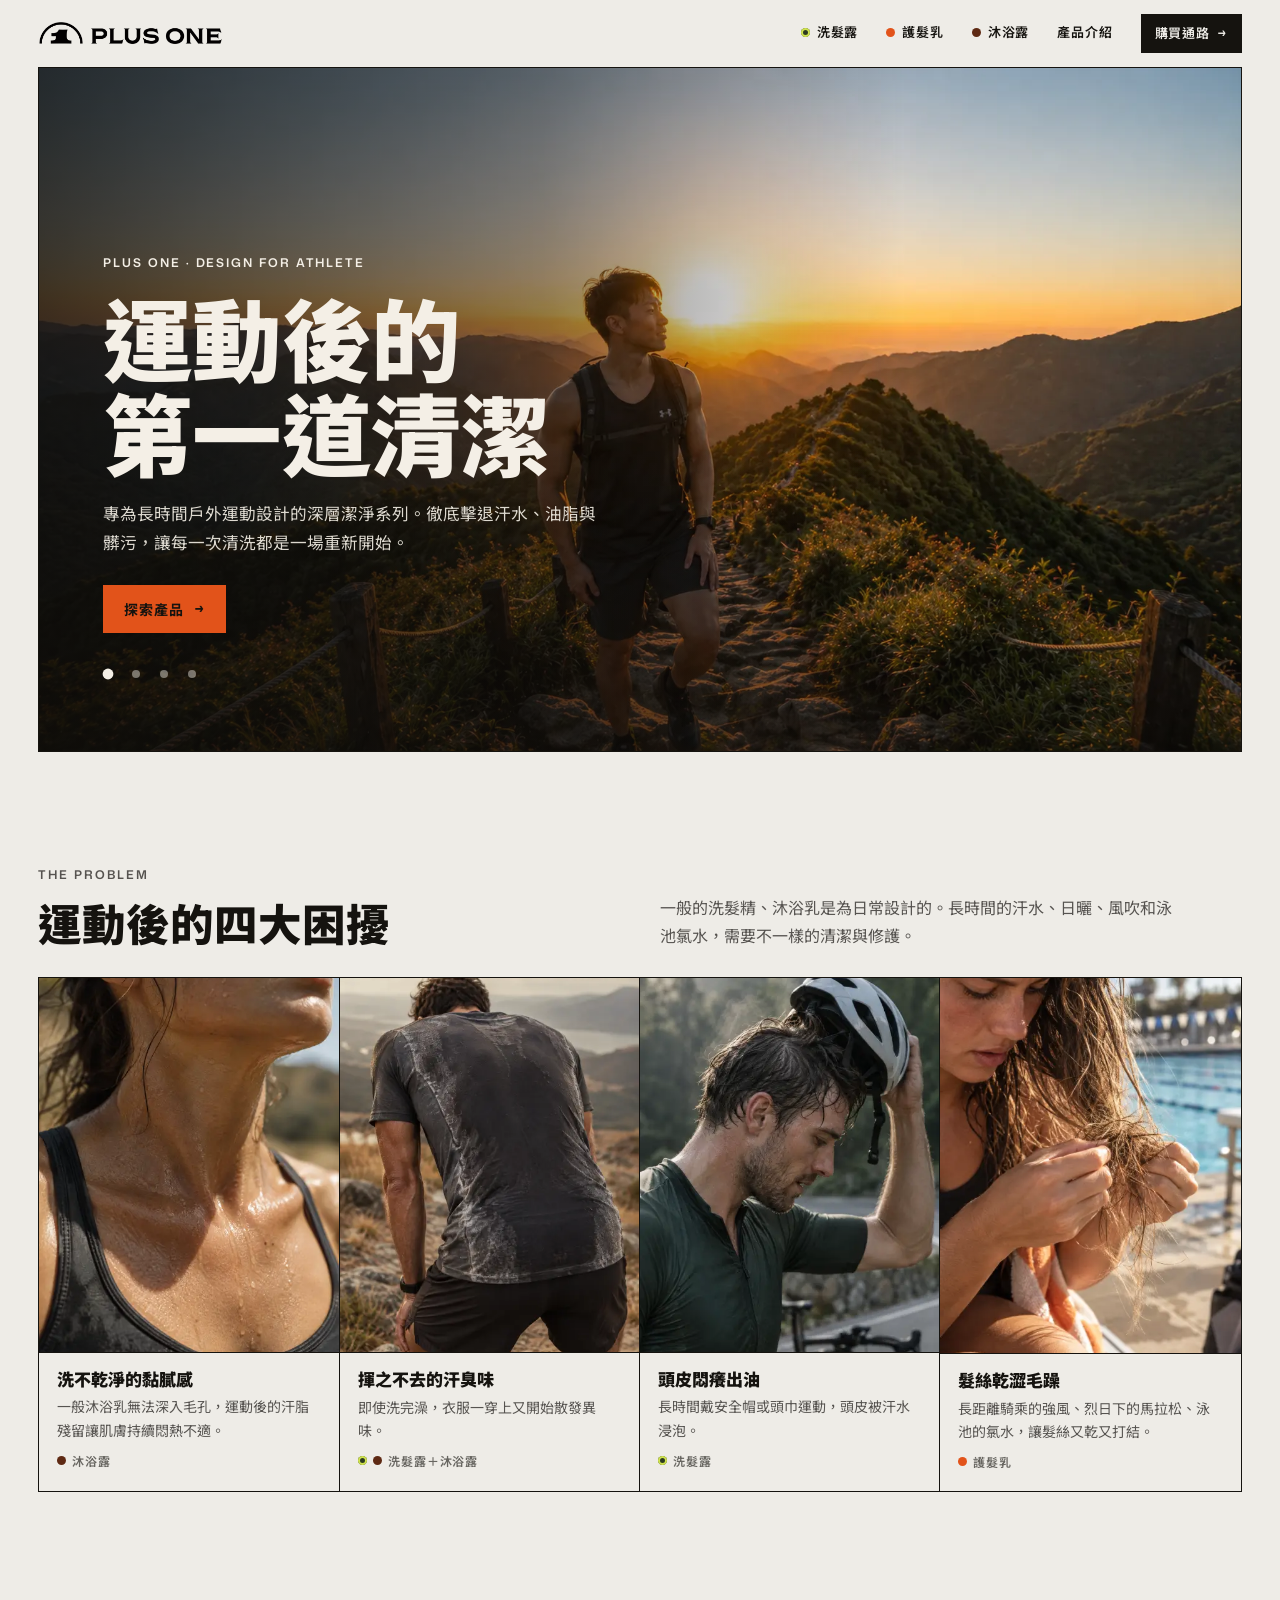
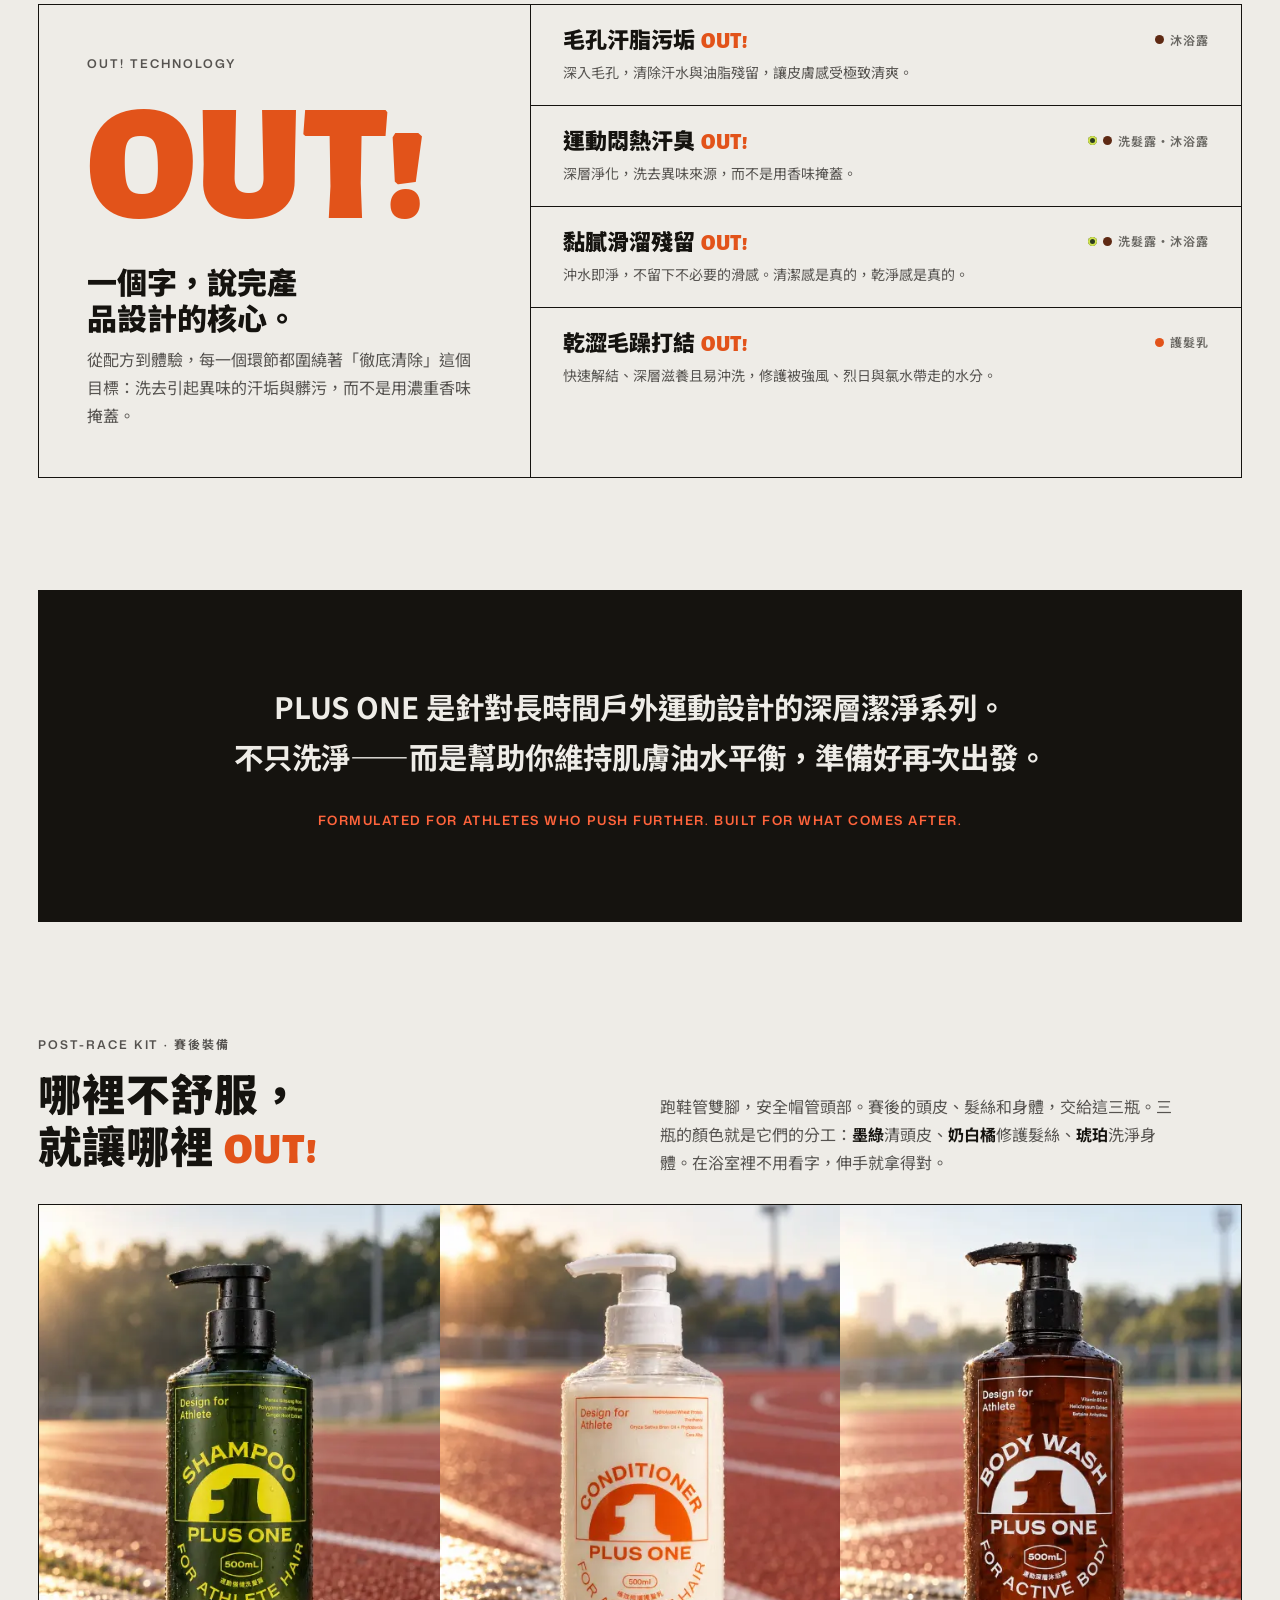
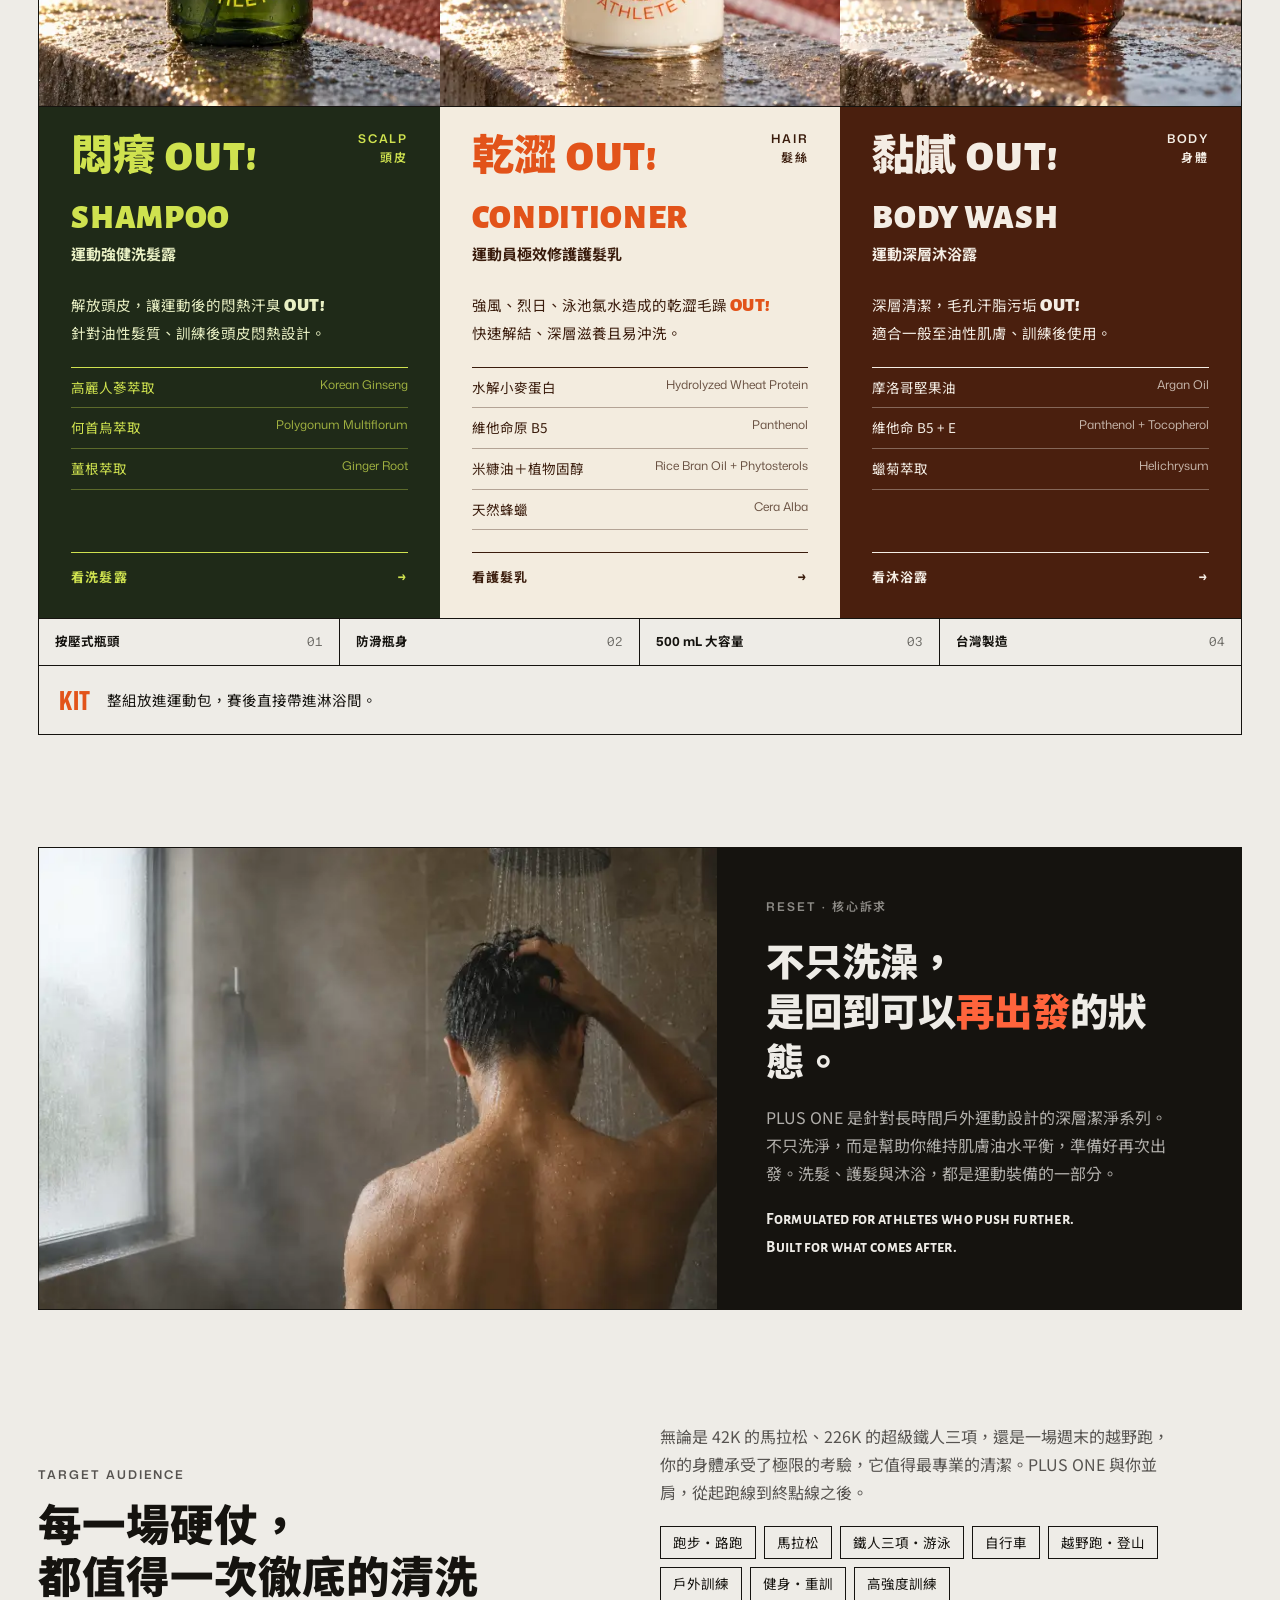
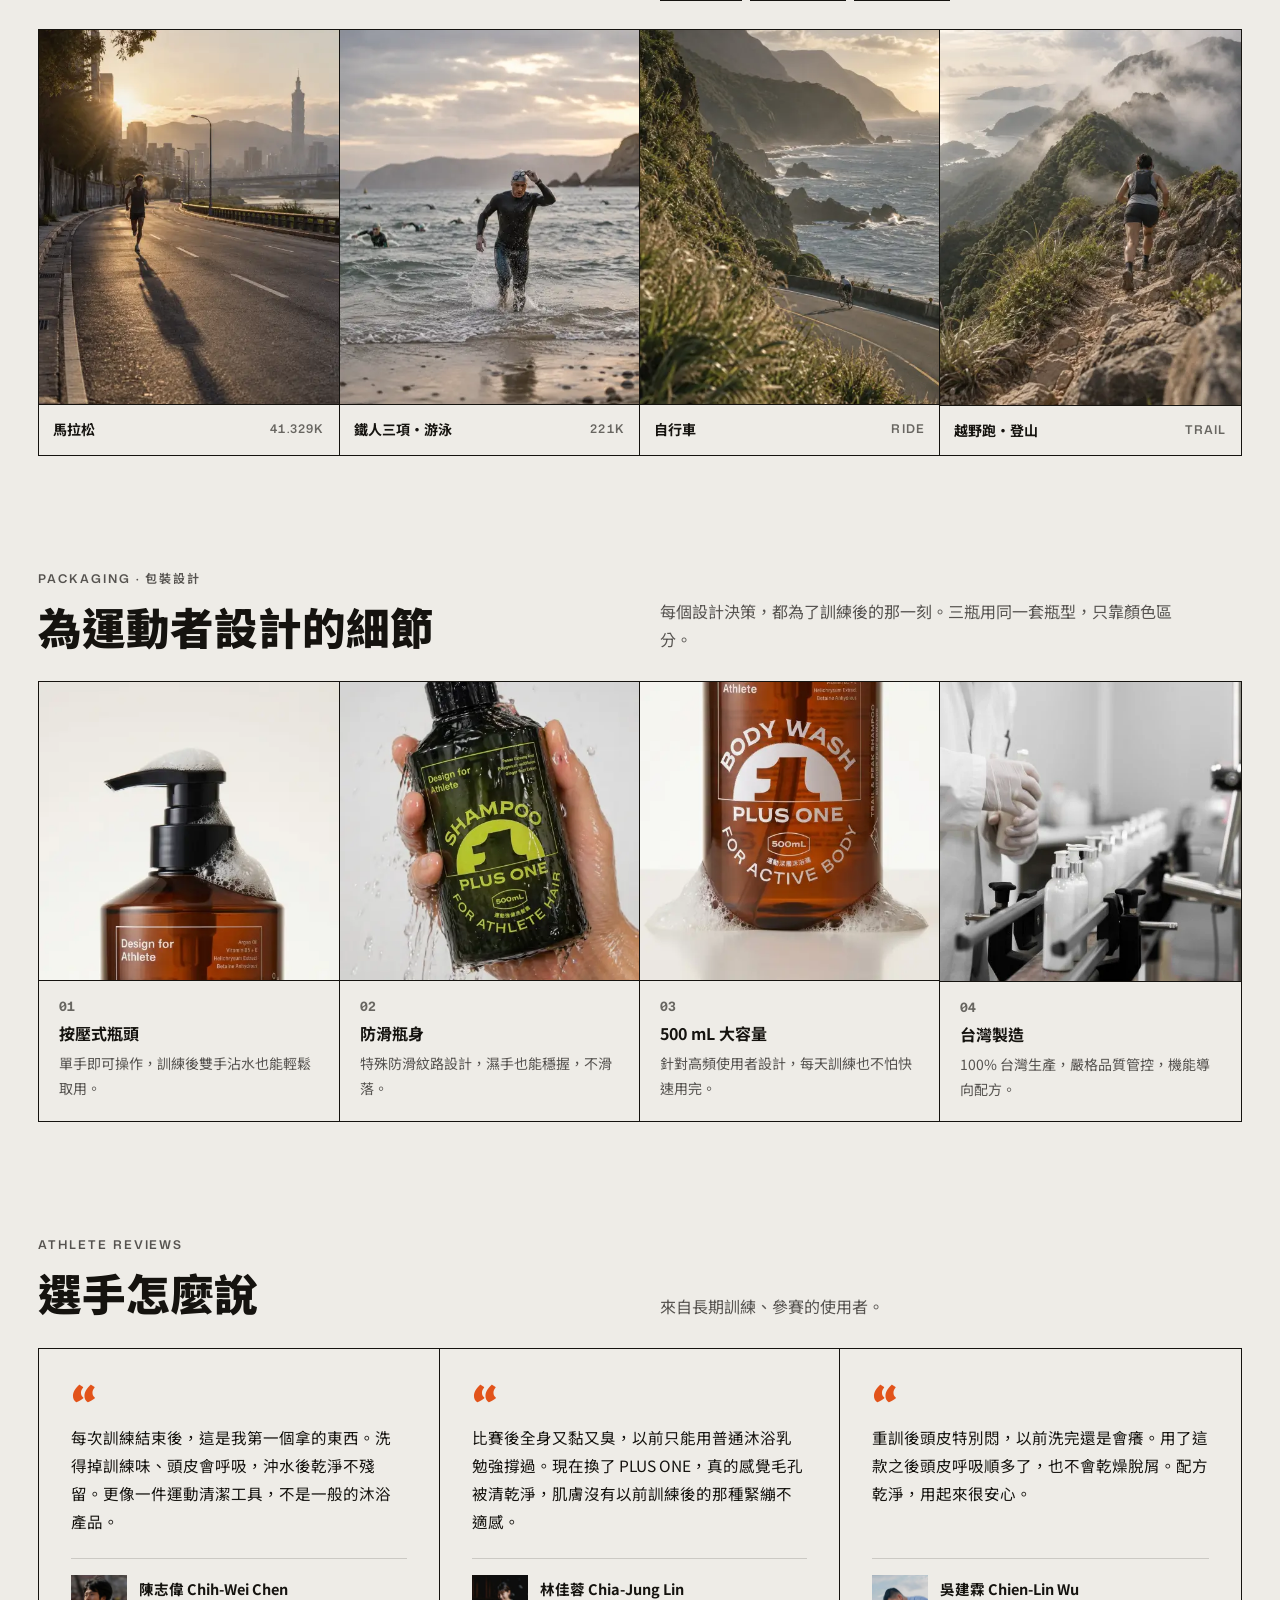
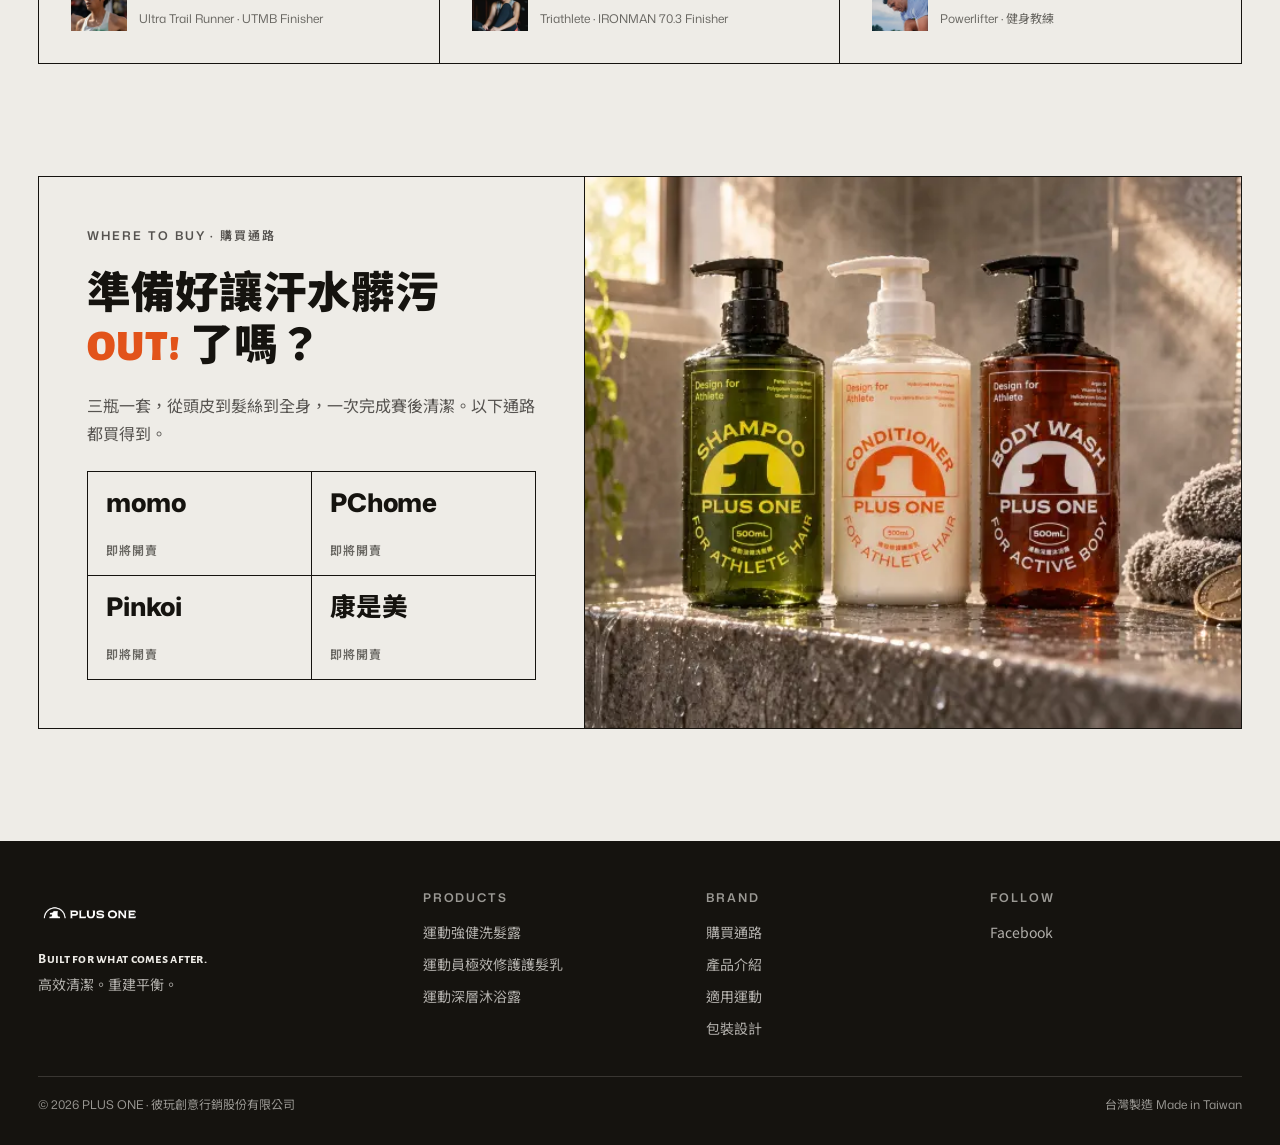
==== index.html @ 94967004 "Footer buy link, accessibility polish: contrast, tap targets, heading order Co-Authored-By: Claude O" ====
<!doctype html>
<html lang="zh-Hant-TW">
<head>
<meta charset="utf-8">
<meta name="robots" content="noindex, nofollow">
<meta name="viewport" content="width=device-width, initial-scale=1">
<title>PLUS ONE | 運動洗髮露・護髮乳・沐浴露｜賽後清潔裝備｜台灣製造</title>
<meta name="description" content="PLUS ONE 賽後清潔裝備：運動洗髮露、護髮乳、沐浴露。專為長時間戶外運動設計，照顧賽後的頭皮、髮絲與身體。台灣製造。">
<meta name="keywords" content="運動洗髮露,運動護髮乳,運動沐浴露,深層清潔,跑步清潔,鐵人三項,馬拉松,游泳護髮,台灣運動品牌,PLUS ONE,plusone">
<link rel="canonical" href="https://plusoneforathlete.com/">
<meta property="og:type" content="website">
<meta property="og:site_name" content="PLUS ONE">
<meta property="og:locale" content="zh_TW">
<meta property="og:url" content="https://plusoneforathlete.com/">
<meta property="og:title" content="PLUS ONE | 運動後的第一道清潔，就靠這 3 瓶">
<meta property="og:description" content="頭皮、髮絲、身體，各有一瓶。專為長時間戶外運動設計的賽後清潔裝備，台灣製造。">
<meta property="og:image" content="https://plusoneforathlete.com/assets/photos/OG-01.jpg">
<meta name="twitter:card" content="summary_large_image">
<link rel="icon" type="image/png" sizes="32x32" href="assets/Favicon/favicon-32x32.png">
<link rel="icon" type="image/png" sizes="196x196" href="assets/Favicon/favicon-196x196.png">
<link rel="apple-touch-icon" sizes="180x180" href="assets/Favicon/favicon-180x180.png">
<link rel="stylesheet" href="css/site.css?v=20261015b">
<script type="application/ld+json">
{
  "@context":"https://schema.org",
  "@graph":[
    {"@type":"Organization","name":"PLUS ONE","url":"https://plusoneforathlete.com","logo":"https://plusoneforathlete.com/assets/Logo_H.png","sameAs":["https://www.facebook.com/plusoneforathlete"]},
    {"@type":"WebSite","name":"PLUS ONE","url":"https://plusoneforathlete.com"}
  ]
}
</script>
</head>
<body>
<a class="skip" href="#main">跳到主要內容</a>

<header class="nav">
  <div class="nav-in">
    <a class="logo" href="index.html" aria-label="PLUS ONE 首頁"><img src="assets/Logo_H_trim.png" alt="PLUS ONE" width="184" height="24"></a>
    <button class="menu-btn" type="button" aria-expanded="false" aria-controls="menu" aria-label="開啟選單"><span></span><span></span><span></span></button>
    <nav id="menu" class="menu" aria-label="主選單">
      <a href="shampoo.html"><i class="dot sh"></i>洗髮露</a>
      <a href="conditioner.html"><i class="dot co"></i>護髮乳</a>
      <a href="body-wash.html"><i class="dot bw"></i>沐浴露</a>
      <a href="#system">產品介紹</a>
      <a class="nav-cta" href="#buy">購買通路 <span class="arr">→</span></a>
    </nav>
  </div>
</header>

<main id="main" class="wrap">

  <!-- 首屏 -->
  <section class="bh" aria-labelledby="bh-title">
    <!-- HR-01～04 暫用舊站 Hero-image，之後換成新拍的照片 -->
    <div class="bh-slides">
      <img class="on" src="assets/photos/HR-01.webp" srcset="assets/photos/HR-01-w480.webp 480w, assets/photos/HR-01-w720.webp 720w, assets/photos/HR-01-w1000.webp 1000w, assets/photos/HR-01.webp 1672w" sizes="(max-width:860px) 55vw, 100vw" alt="越野跑者站在山稜步道上" width="1672" height="941" fetchpriority="high" decoding="async">
      <img data-src="assets/photos/HR-02.webp" data-srcset="assets/photos/HR-02-w480.webp 480w, assets/photos/HR-02-w720.webp 720w, assets/photos/HR-02-w1000.webp 1000w, assets/photos/HR-02.webp 1672w" sizes="(max-width:860px) 55vw, 100vw" alt="跑者在田徑場跑道上慢跑" width="1672" height="941" decoding="async" style="object-position:center top">
      <img data-src="assets/photos/HR-03.webp" data-srcset="assets/photos/HR-03-w480.webp 480w, assets/photos/HR-03-w720.webp 720w, assets/photos/HR-03-w1000.webp 1000w, assets/photos/HR-03.webp 1672w" sizes="(max-width:860px) 55vw, 100vw" alt="自行車手騎在海岸公路上" width="1672" height="941" decoding="async" style="object-position:center top">
      <img data-src="assets/photos/HR-04.webp" data-srcset="assets/photos/HR-04-w480.webp 480w, assets/photos/HR-04-w720.webp 720w, assets/photos/HR-04-w1000.webp 1000w, assets/photos/HR-04.webp 1538w" sizes="(max-width:860px) 55vw, 100vw" alt="運動後在淋浴間沖洗頭髮" width="1538" height="1022" decoding="async" style="object-position:center top">
    </div>
    <div class="bh-in">
      <p class="k">Plus One · Design for Athlete</p>
      <h1 id="bh-title">運動後的<br>第一道清潔</h1>
      <p class="bh-sub">專為長時間戶外運動設計的深層潔淨系列。徹底擊退汗水、油脂與髒污，讓每一次清洗都是一場重新開始。</p>
      <div class="bh-cta"><a class="btn bh-btn" href="#system">探索產品 <span class="arr">→</span></a></div>
      <div class="bh-dots" role="group" aria-label="切換主視覺照片">
        <button type="button" class="on" aria-label="第 1 張照片" aria-pressed="true"></button>
        <button type="button" aria-label="第 2 張照片" aria-pressed="false"></button>
        <button type="button" aria-label="第 3 張照片" aria-pressed="false"></button>
        <button type="button" aria-label="第 4 張照片" aria-pressed="false"></button>
      </div>
    </div>
  </section>

  <!-- 困擾 -->
  <section class="sec" id="problems" aria-labelledby="problems-title">
    <div class="sec-head">
      <div><p class="k">The Problem</p><h2 id="problems-title">運動後的四大困擾</h2></div>
      <p>一般的洗髮精、沐浴乳是為日常設計的。長時間的汗水、日曬、風吹和泳池氯水，需要不一樣的清潔與修護。</p>
    </div>
    <ul class="problems">
      <li>
        <div class="ph has-img" data-shot="PR-01"><img src="assets/photos/PR-01.webp" srcset="assets/photos/PR-01-w480.webp 480w, assets/photos/PR-01-w720.webp 720w, assets/photos/PR-01.webp 1024w" sizes="(max-width:860px) 55vw, 24vw" alt="汗濕黏膩的皮膚特寫" width="1024" height="1536" loading="lazy" decoding="async"></div>
        <div class="tx"><h3>洗不乾淨的黏膩感</h3><p>一般沐浴乳無法深入毛孔，運動後的汗脂殘留讓肌膚持續悶熱不適。</p><span class="fix"><i class="dot bw"></i>沐浴露</span></div>
      </li>
      <li>
        <div class="ph has-img" data-shot="PR-02"><img src="assets/photos/PR-02.webp" srcset="assets/photos/PR-02-w480.webp 480w, assets/photos/PR-02-w720.webp 720w, assets/photos/PR-02.webp 1024w" sizes="(max-width:860px) 55vw, 24vw" alt="訓練後汗濕的運動衣" width="1024" height="1536" loading="lazy" decoding="async"></div>
        <div class="tx"><h3>揮之不去的汗臭味</h3><p>即使洗完澡，衣服一穿上又開始散發異味。</p><span class="fix"><i class="dot sh"></i><i class="dot bw"></i>洗髮露＋沐浴露</span></div>
      </li>
      <li>
        <div class="ph has-img" data-shot="PR-03"><img src="assets/photos/PR-03.webp" srcset="assets/photos/PR-03-w480.webp 480w, assets/photos/PR-03-w720.webp 720w, assets/photos/PR-03.webp 1024w" sizes="(max-width:860px) 55vw, 24vw" alt="摘下安全帽、汗濕的頭髮" width="1024" height="1536" loading="lazy" decoding="async"></div>
        <div class="tx"><h3>頭皮悶癢出油</h3><p>長時間戴安全帽或頭巾運動，頭皮被汗水浸泡。</p><span class="fix"><i class="dot sh"></i>洗髮露</span></div>
      </li>
      <li>
        <div class="ph has-img" data-shot="PR-04"><img src="assets/photos/PR-04.webp" srcset="assets/photos/PR-04-w480.webp 480w, assets/photos/PR-04-w720.webp 720w, assets/photos/PR-04.webp 1024w" sizes="(max-width:860px) 55vw, 24vw" alt="泳後乾澀打結的髮尾" width="1024" height="1536" loading="lazy" decoding="async"></div>
        <div class="tx"><h3>髮絲乾澀毛躁</h3><p>長距離騎乘的強風、烈日下的馬拉松、泳池的氯水，讓髮絲又乾又打結。</p><span class="fix"><i class="dot co"></i>護髮乳</span></div>
      </li>
    </ul>
  </section>

  <!-- OUT! -->
  <section class="sec" id="out" aria-labelledby="out-title">
    <div class="outsec">
      <div class="outsec-l">
        <p class="k">OUT! Technology</p>
        <div class="big" aria-hidden="true">OUT!</div>
        <div>
          <h2 id="out-title" style="font-size:clamp(22px,2.4vw,30px);font-weight:900">一個字，說完產品設計的核心。</h2>
          <p style="margin-top:10px">從配方到體驗，每一個環節都圍繞著「徹底清除」這個目標：洗去引起異味的汗垢與髒污，而不是用濃重香味掩蓋。</p>
        </div>
      </div>
      <ul class="outlist">
        <li><h3>毛孔汗脂污垢<span class="out">OUT!</span></h3><span class="by"><i class="dot bw"></i>沐浴露</span><p>深入毛孔，清除汗水與油脂殘留，讓皮膚感受極致清爽。</p></li>
        <li><h3>運動悶熱汗臭<span class="out">OUT!</span></h3><span class="by"><i class="dot sh"></i><i class="dot bw"></i>洗髮露・沐浴露</span><p>深層淨化，洗去異味來源，而不是用香味掩蓋。</p></li>
        <li><h3>黏膩滑溜殘留<span class="out">OUT!</span></h3><span class="by"><i class="dot sh"></i><i class="dot bw"></i>洗髮露・沐浴露</span><p>沖水即淨，不留下不必要的滑感。清潔感是真的，乾淨感是真的。</p></li>
        <li><h3>乾澀毛躁打結<span class="out">OUT!</span></h3><span class="by"><i class="dot co"></i>護髮乳</span><p>快速解結、深層滋養且易沖洗，修護被強風、烈日與氯水帶走的水分。</p></li>
      </ul>
    </div>
  </section>

  <!-- 品牌引言 -->
  <section class="sec" id="intro" aria-label="品牌引言">
    <div class="intro">
      <p class="intro-zh">PLUS ONE 是針對長時間戶外運動設計的深層潔淨系列。<br>不只洗淨——而是幫助你維持肌膚油水平衡，準備好再次出發。</p>
      <p class="intro-en">Formulated for athletes who push further. Built for what comes after.</p>
    </div>
  </section>

  <!-- 三瓶系統 -->
  <section class="sec" id="system" aria-labelledby="system-title">
    <div class="sec-head">
      <div><p class="k">Post-Race Kit · 賽後裝備</p><h2 id="system-title">哪裡不舒服，<br>就讓哪裡 <span class="out" style="color:var(--co-fg)">OUT!</span></h2></div>
      <p>跑鞋管雙腳，安全帽管頭部。賽後的頭皮、髮絲和身體，交給這三瓶。三瓶的顏色就是它們的分工：<b>墨綠</b>清頭皮、<b>奶白橘</b>修護髮絲、<b>琥珀</b>洗淨身體。在浴室裡不用看字，伸手就拿得對。</p>
    </div>
    <div class="panels">
      <article class="panel p-sh">
        <a class="shot" href="shampoo.html" tabindex="-1" aria-hidden="true"><div class="ph has-img on-sh"><img src="assets/photos/PK-SH.webp" srcset="assets/photos/PK-SH-w480.webp 480w, assets/photos/PK-SH-w720.webp 720w, assets/photos/PK-SH.webp 1024w" sizes="(max-width:860px) 100vw, 33vw" alt="洗髮露主圖" width="1024" height="1536" loading="lazy" decoding="async"></div></a>
        <div class="top"><span class="step">悶癢 <span class="out">OUT!</span></span><span class="when">Scalp<br>頭皮</span></div>
        <div><h3>SHAMPOO</h3><p class="zh">運動強健洗髮露</p></div>
        <p class="claim">解放頭皮，讓運動後的悶熱汗臭 <span class="out">OUT!</span><br>針對油性髮質、訓練後頭皮悶熱設計。</p>
        <ul class="ing">
          <li>高麗人蔘萃取<span>Korean Ginseng</span></li>
          <li>何首烏萃取<span>Polygonum Multiflorum</span></li>
          <li>薑根萃取<span>Ginger Root</span></li>
        </ul>
        <a class="more" href="shampoo.html">看洗髮露 <span class="arr">→</span></a>
      </article>
      <article class="panel p-co">
        <a class="shot" href="conditioner.html" tabindex="-1" aria-hidden="true"><div class="ph has-img on-co"><img src="assets/photos/PK-CO.webp" srcset="assets/photos/PK-CO-w480.webp 480w, assets/photos/PK-CO-w720.webp 720w, assets/photos/PK-CO.webp 1024w" sizes="(max-width:860px) 100vw, 33vw" alt="護髮乳主圖" width="1024" height="1536" loading="lazy" decoding="async"></div></a>
        <div class="top"><span class="step">乾澀 <span class="out">OUT!</span></span><span class="when">Hair<br>髮絲</span></div>
        <div><h3>CONDITIONER</h3><p class="zh">運動員極效修護護髮乳</p></div>
        <p class="claim">強風、烈日、泳池氯水造成的乾澀毛躁 <span class="out">OUT!</span><br>快速解結、深層滋養且易沖洗。</p>
        <ul class="ing">
          <li>水解小麥蛋白<span>Hydrolyzed Wheat Protein</span></li>
          <li>維他命原 B5<span>Panthenol</span></li>
          <li>米糠油＋植物固醇<span>Rice Bran Oil + Phytosterols</span></li>
          <li>天然蜂蠟<span>Cera Alba</span></li>
        </ul>
        <a class="more" href="conditioner.html">看護髮乳 <span class="arr">→</span></a>
      </article>
      <article class="panel p-bw">
        <a class="shot" href="body-wash.html" tabindex="-1" aria-hidden="true"><div class="ph has-img on-bw"><img src="assets/photos/PK-BW.webp" srcset="assets/photos/PK-BW-w480.webp 480w, assets/photos/PK-BW-w720.webp 720w, assets/photos/PK-BW.webp 1024w" sizes="(max-width:860px) 100vw, 33vw" alt="沐浴露主圖" width="1024" height="1536" loading="lazy" decoding="async"></div></a>
        <div class="top"><span class="step">黏膩 <span class="out">OUT!</span></span><span class="when">Body<br>身體</span></div>
        <div><h3>BODY WASH</h3><p class="zh">運動深層沐浴露</p></div>
        <p class="claim">深層清潔，毛孔汗脂污垢 <span class="out">OUT!</span><br>適合一般至油性肌膚、訓練後使用。</p>
        <ul class="ing">
          <li>摩洛哥堅果油<span>Argan Oil</span></li>
          <li>維他命 B5 + E<span>Panthenol + Tocopherol</span></li>
          <li>蠟菊萃取<span>Helichrysum</span></li>
        </ul>
        <a class="more" href="body-wash.html">看沐浴露 <span class="arr">→</span></a>
      </article>
    </div>
    <ul class="strip" aria-label="包裝特色">
    <li><b>按壓式瓶頭</b><span>01</span></li>
    <li><b>防滑瓶身</b><span>02</span></li>
    <li><b>500 mL 大容量</b><span>03</span></li>
    <li><b>台灣製造</b><span>04</span></li>
  </ul>

    <div class="tip">
      <span class="clock">KIT</span>
      <p>整組放進運動包，賽後直接帶進淋浴間。</p>
    </div>
  </section>

  <!-- 品牌宣言 -->
  <section class="sec" id="brand" aria-labelledby="brand-title">
    <div class="manifesto">
      <div class="ph has-img dark br01" data-shot="BR-01"><img src="assets/photos/BR-01.webp?v=2" srcset="assets/photos/BR-01-w480.webp?v=2 480w, assets/photos/BR-01-w720.webp?v=2 720w, assets/photos/BR-01-w1000.webp?v=2 1000w, assets/photos/BR-01.webp?v=2 1536w" sizes="(max-width:860px) 55vw, 55vw" alt="運動後在淋浴間沖洗頭髮的男性背影" width="1536" height="1024" loading="lazy" decoding="async"></div>
      <div class="tx">
        <p class="k">RESET · 核心訴求</p>
        <blockquote id="brand-title">不只洗澡，<br>是回到可以<em>再出發</em>的狀態。</blockquote>
        <p>PLUS ONE 是針對長時間戶外運動設計的深層潔淨系列。不只洗淨，而是幫助你維持肌膚油水平衡，準備好再次出發。洗髮、護髮與沐浴，都是運動裝備的一部分。</p>
        <p class="en" style="color:var(--paper);font-weight:700">Formulated for athletes who push further.<br>Built for what comes after.</p>
      </div>
    </div>
  </section>

  <!-- 適用運動 -->
  <section class="sec" id="sports" aria-labelledby="sports-title">
    <div class="sec-head">
      <div><p class="k">Target Audience</p><h2 id="sports-title">每一場硬仗，<br>都值得一次徹底的清洗</h2></div>
      <div>
        <p>無論是 42K 的馬拉松、226K 的超級鐵人三項，還是一場週末的越野跑，你的身體承受了極限的考驗，它值得最專業的清潔。PLUS ONE 與你並肩，從起跑線到終點線之後。</p>
        <ul class="taglist">
          <li>跑步・路跑</li><li>馬拉松</li><li>鐵人三項・游泳</li><li>自行車</li><li>越野跑・登山</li><li>戶外訓練</li><li>健身・重訓</li><li>高強度訓練</li>
        </ul>
      </div>
    </div>
    <div class="sports">
      <figure><div class="ph has-img" data-shot="SP-01"><img src="assets/photos/SP-01.webp" srcset="assets/photos/SP-01-w480.webp 480w, assets/photos/SP-01-w720.webp 720w, assets/photos/SP-01.webp 1024w" sizes="(max-width:860px) 55vw, 24vw" alt="清晨路跑／馬拉松" width="1024" height="1536" loading="lazy" decoding="async"></div><figcaption>馬拉松<span>42.195K</span></figcaption></figure>
      <figure><div class="ph has-img" data-shot="SP-02"><img src="assets/photos/SP-02.webp" srcset="assets/photos/SP-02-w480.webp 480w, assets/photos/SP-02-w720.webp 720w, assets/photos/SP-02.webp 1024w" sizes="(max-width:860px) 55vw, 24vw" alt="鐵人三項，游泳出水" width="1024" height="1536" loading="lazy" decoding="async"></div><figcaption>鐵人三項・游泳<span>226K</span></figcaption></figure>
      <figure><div class="ph has-img" data-shot="SP-03"><img src="assets/photos/SP-03.webp" srcset="assets/photos/SP-03-w480.webp 480w, assets/photos/SP-03-w720.webp 720w, assets/photos/SP-03.webp 1024w" sizes="(max-width:860px) 55vw, 24vw" alt="海岸公路自行車" width="1024" height="1536" loading="lazy" decoding="async"></div><figcaption>自行車<span>Ride</span></figcaption></figure>
      <figure><div class="ph has-img" data-shot="SP-04"><img src="assets/photos/SP-04.webp" srcset="assets/photos/SP-04-w480.webp 480w, assets/photos/SP-04-w720.webp 720w, assets/photos/SP-04.webp 1024w" sizes="(max-width:860px) 55vw, 24vw" alt="山徑越野跑" width="1024" height="1536" loading="lazy" decoding="async"></div><figcaption>越野跑・登山<span>Trail</span></figcaption></figure>
    </div>
  </section>

  <!-- 包裝細節 -->
  <section class="sec" id="packaging" aria-labelledby="pack-title">
    <div class="sec-head">
      <div><p class="k">Packaging · 包裝設計</p><h2 id="pack-title">為運動者設計的細節</h2></div>
      <p>每個設計決策，都為了訓練後的那一刻。三瓶用同一套瓶型，只靠顏色區分。</p>
    </div>
    <ol class="pack4">
      <li><div class="ph has-img"><img src="assets/photos/PKG-A1.webp" srcset="assets/photos/PKG-A1-w480.webp 480w, assets/photos/PKG-A1-w720.webp 720w, assets/photos/PKG-A1.webp 800w" sizes="(max-width:860px) 40vw, 24vw" alt="按壓式瓶頭" width="800" height="800" loading="lazy" decoding="async"></div><div class="tx"><span>01</span><b>按壓式瓶頭</b><p>單手即可操作，訓練後雙手沾水也能輕鬆取用。</p></div></li>
      <li><div class="ph has-img"><img src="assets/photos/PKG-A2.webp" srcset="assets/photos/PKG-A2-w480.webp 480w, assets/photos/PKG-A2-w720.webp 720w, assets/photos/PKG-A2.webp 800w" sizes="(max-width:860px) 40vw, 24vw" alt="防滑瓶身" width="800" height="800" loading="lazy" decoding="async"></div><div class="tx"><span>02</span><b>防滑瓶身</b><p>特殊防滑紋路設計，濕手也能穩握，不滑落。</p></div></li>
      <li><div class="ph has-img"><img src="assets/photos/PKG-A3.webp" srcset="assets/photos/PKG-A3-w480.webp 480w, assets/photos/PKG-A3-w720.webp 720w, assets/photos/PKG-A3.webp 800w" sizes="(max-width:860px) 40vw, 24vw" alt="500 mL 大容量" width="800" height="800" loading="lazy" decoding="async"></div><div class="tx"><span>03</span><b>500 mL 大容量</b><p>針對高頻使用者設計，每天訓練也不怕快速用完。</p></div></li>
      <li><div class="ph has-img"><img src="assets/photos/PKG-A4.webp" alt="台灣製造" width="500" height="500" loading="lazy" decoding="async"></div><div class="tx"><span>04</span><b>台灣製造</b><p>100% 台灣生產，嚴格品質管控，機能導向配方。</p></div></li>
    </ol>
  </section>

  <!-- 評價 -->
  <section class="sec" id="reviews" aria-labelledby="reviews-title">
    <div class="sec-head">
      <div><p class="k">Athlete Reviews</p><h2 id="reviews-title">選手怎麼說</h2></div>
      <p>來自長期訓練、參賽的使用者。</p>
    </div>
    <div class="reviews">
      <figure class="review">
        <blockquote>每次訓練結束後，這是我第一個拿的東西。洗得掉訓練味、頭皮會呼吸，沖水後乾淨不殘留。更像一件運動清潔工具，不是一般的沐浴產品。</blockquote>
        <figcaption class="who"><div class="ph has-img" data-shot="RV-01"><img src="assets/photos/RV-01.webp" alt="陳志偉" width="240" height="240" loading="lazy" decoding="async"></div><div><b>陳志偉 Chih-Wei Chen</b><small>Ultra Trail Runner · UTMB Finisher</small></div></figcaption>
      </figure>
      <figure class="review">
        <blockquote>比賽後全身又黏又臭，以前只能用普通沐浴乳勉強撐過。現在換了 PLUS ONE，真的感覺毛孔被清乾淨，肌膚沒有以前訓練後的那種緊繃不適感。</blockquote>
        <figcaption class="who"><div class="ph has-img" data-shot="RV-02"><img src="assets/photos/RV-02.webp" alt="林佳蓉" width="240" height="240" loading="lazy" decoding="async"></div><div><b>林佳蓉 Chia-Jung Lin</b><small>Triathlete · IRONMAN 70.3 Finisher</small></div></figcaption>
      </figure>
      <figure class="review">
        <blockquote>重訓後頭皮特別悶，以前洗完還是會癢。用了這款之後頭皮呼吸順多了，也不會乾燥脫屑。配方乾淨，用起來很安心。</blockquote>
        <figcaption class="who"><div class="ph has-img" data-shot="RV-03"><img src="assets/photos/RV-03.webp" alt="吳建霖" width="240" height="240" loading="lazy" decoding="async"></div><div><b>吳建霖 Chien-Lin Wu</b><small>Powerlifter · 健身教練</small></div></figcaption>
      </figure>
    </div>
  </section>

  <!-- 購買通路 -->
  <section class="sec" id="buy" aria-labelledby="buy-title">
    <div class="closing">
      <div class="tx">
        <p class="k">Where to Buy · 購買通路</p>
        <h2 id="buy-title">準備好讓汗水髒污<br><span class="out" style="color:var(--co-fg)">OUT!</span> 了嗎？</h2>
        <p>三瓶一套，從頭皮到髮絲到全身，一次完成賽後清潔。以下通路都買得到。</p>
        <!-- 通路連結上線後：在 <a> 加上 href="網址" target="_blank" rel="noopener"，拿掉 aria-disabled，並把「即將開賣」改成「前往購買 →」 -->
        <ul class="shops">
          <li><a class="shop" data-shop="momo" aria-disabled="true"><b>momo</b><span class="st">即將開賣</span></a></li>
          <li><a class="shop" data-shop="pchome" aria-disabled="true"><b>PChome</b><span class="st">即將開賣</span></a></li>
          <li><a class="shop" data-shop="pinkoi" aria-disabled="true"><b>Pinkoi</b><span class="st">即將開賣</span></a></li>
          <li><a class="shop" data-shop="cosmed" aria-disabled="true"><b>康是美</b><span class="st">即將開賣</span></a></li>
        </ul>
      </div>
    <div class="ph has-img" data-shot="CL-01"><img src="assets/photos/CL-01.webp" srcset="assets/photos/CL-01-w480.webp 480w, assets/photos/CL-01-w720.webp 720w, assets/photos/CL-01-w1000.webp 1000w, assets/photos/CL-01.webp 1400w" sizes="(max-width:860px) 55vw, 50vw" alt="三瓶並排在淋浴間置物架" width="1400" height="934" loading="lazy" decoding="async"></div>
    </div>
  </section>
</main>

<footer class="foot">
  <div class="foot-in">
    <div>
      <img src="assets/Logo_H_white.png" alt="PLUS ONE" width="103" height="44">
      <p class="slogan"><b>Built for what comes after.</b>高效清潔。重建平衡。</p>
    </div>
    <div><h2>Products</h2><ul><li><a href="shampoo.html">運動強健洗髮露</a></li><li><a href="conditioner.html">運動員極效修護護髮乳</a></li><li><a href="body-wash.html">運動深層沐浴露</a></li></ul></div>
    <div><h2>Brand</h2><ul><li><a href="index.html#buy">購買通路</a></li><li><a href="index.html#system">產品介紹</a></li><li><a href="index.html#sports">適用運動</a></li><li><a href="index.html#packaging">包裝設計</a></li></ul></div>
    <div><h2>Follow</h2><ul><li><a href="https://www.facebook.com/plusoneforathlete" target="_blank" rel="noopener">Facebook</a></li></ul></div>
    <div class="legal"><span>© 2026 PLUS ONE · 彼玩創意行銷股份有限公司</span><span>台灣製造 Made in Taiwan</span></div>
  </div>
</footer>
<script src="js/site.js?v=20261009h"></script>
</body>
</html>
---- css/site.css ----
/* PLUS ONE — site v2（A 實驗室線框 × D 三色系統） */

@font-face{font-family:"Alegreya Sans SC";src:url("../fonts/AlegreyaSansSC-Bold.woff2") format("woff2");font-weight:700;font-display:swap}
@font-face{font-family:"Alegreya Sans SC";src:url("../fonts/AlegreyaSansSC-Black.woff2") format("woff2");font-weight:900;font-display:swap}
@font-face{font-family:"Mona Sans";src:url("../fonts/MonaSans-VariableFont.woff2") format("woff2");font-weight:100 900;font-stretch:75% 125%;font-display:swap}
@font-face{font-family:"Noto Sans TC";src:url("../fonts/NotoSansTC-sub.woff2?v=20261015") format("woff2");font-weight:100 900;font-display:swap}

:root{
  --paper:#eeece7; --paper-2:#e4e1da; --ink:#15130f; --ink-2:rgba(21,19,15,.7); --ink-3:rgba(21,19,15,.62);
  --line:#15130f; --hair:rgba(21,19,15,.16);
  --orange:#FF643C;
  --sh-bg:#1f2a18; --sh-bg-2:#2c3a20; --sh-fg:#cfe24f; --sh-soft:#e9f0c4;
  --co-bg:#f3ecdf; --co-bg-2:#ebe1cf; --co-fg:#e2531a; --co-deep:#b23d0c; --co-ink:#3a1c0c;
  --bw-bg:#4a1f0e; --bw-bg-2:#5e2913; --bw-fg:#f4ede4;
  --d:"Alegreya Sans SC",Georgia,serif;
  --b:"Mona Sans","Noto Sans TC","PingFang TC",system-ui,sans-serif;
  --zh:"Noto Sans TC","PingFang TC","Microsoft JhengHei",sans-serif;
  --gut:clamp(16px,3vw,40px);
  --max:1280px;
}

*{box-sizing:border-box}
html{scroll-behavior:smooth;-webkit-text-size-adjust:100%}
body{margin:0;background:var(--paper);color:var(--ink);font-family:var(--zh);font-size:16px;line-height:1.75;padding-inline:var(--gut)}
img{max-width:100%;display:block}
h1,h2,h3,h4,p,figure,blockquote{margin:0}
h1,h2,h3{text-wrap:balance;line-height:1.2}
a{color:inherit}
ul,ol{margin:0;padding:0;list-style:none}
.wrap{max-width:var(--max);margin-inline:auto}
.k{font-family:var(--b);font-size:12px;font-weight:600;letter-spacing:.16em;text-transform:uppercase;color:var(--ink-3)}
.en{font-family:var(--d);font-weight:900;letter-spacing:.02em}
.skip{position:absolute;left:-9999px}
.skip:focus{left:16px;top:16px;z-index:100;background:var(--ink);color:var(--paper);padding:8px 14px}
:focus-visible{outline:2px solid var(--co-fg);outline-offset:3px}
::selection{background:var(--co-fg);color:var(--ink)}

/* ---------- 照片佔位 ---------- */
.ph{position:relative;aspect-ratio:var(--r,4/5);max-width:100%;overflow:hidden;
  background:repeating-linear-gradient(135deg,transparent 0 11px,rgba(21,19,15,.05) 11px 12px),var(--ph-bg,var(--paper-2));
  color:var(--ph-fg,var(--ink-2));display:flex;flex-direction:column;justify-content:flex-end;gap:2px;padding:14px 16px}
.ph::before{content:attr(data-shot);position:absolute;top:12px;left:14px;font-family:var(--b);font-weight:700;font-size:12px;letter-spacing:.12em;
  border:1px solid currentColor;padding:1px 7px}
.ph b{font-family:var(--zh);font-weight:700;font-size:13.5px;line-height:1.4}
.ph small{font-family:var(--b);font-size:12px;letter-spacing:.08em;opacity:.9}
.ph img{position:absolute;inset:0;width:100%;height:100%;object-fit:cover}
.on-sh .ph,.ph.on-sh{--ph-bg:var(--sh-bg-2);--ph-fg:var(--sh-soft)}
.on-co .ph,.ph.on-co{--ph-bg:var(--co-bg-2);--ph-fg:var(--co-ink)}
.on-bw .ph,.ph.on-bw{--ph-bg:var(--bw-bg-2);--ph-fg:var(--bw-fg)}
.ph.dark{--ph-bg:#24211c;--ph-fg:#e9e4da}

/* ---------- 導覽 ---------- */
.nav{position:sticky;top:0;z-index:50;background:var(--paper);margin-inline:calc(var(--gut) * -1);padding-inline:var(--gut)}
.nav-in{max-width:var(--max);margin-inline:auto;display:flex;justify-content:space-between;align-items:center;gap:16px;padding-block:14px;border-bottom:1px solid var(--line)}
.logo{display:block;padding-block:10px;margin-block:-10px}
.logo img{height:24px;width:auto;display:block}
@media (max-width:640px){.logo img{height:20px}}
.menu{display:flex;align-items:center;gap:clamp(14px,2.2vw,30px);font-family:var(--b);font-size:13px;font-weight:600;letter-spacing:.06em}
.menu a{text-decoration:none;display:inline-flex;align-items:center;gap:7px;padding-block:4px;border-bottom:2px solid transparent}
.menu a:hover{border-bottom-color:var(--ink)}
.menu a[aria-current="page"]{border-bottom-color:var(--co-fg)}
.menu .nav-cta{background:var(--ink);color:var(--paper);padding:8px 14px;border:0}
.menu .nav-cta:hover{background:var(--co-deep)}
.dot{width:9px;height:9px;border-radius:50%;flex:none;display:inline-block}
.dot.sh{background:var(--sh-bg-2);box-shadow:inset 0 0 0 2px var(--sh-fg)}
.dot.co{background:var(--co-fg)}
.dot.bw{background:var(--bw-bg-2)}
.menu-btn{display:none;background:none;border:0;width:44px;height:44px;padding:0;margin-right:-8px;color:var(--ink);cursor:pointer;position:relative}
.menu-btn span{position:absolute;left:10px;right:10px;height:2px;background:currentColor;transition:transform .25s ease,opacity .2s ease,top .25s ease}
.menu-btn span:nth-child(1){top:14px}
.menu-btn span:nth-child(2){top:21px}
.menu-btn span:nth-child(3){top:28px}
.menu-btn[aria-expanded="true"] span:nth-child(1){top:21px;transform:rotate(45deg)}
.menu-btn[aria-expanded="true"] span:nth-child(2){opacity:0}
.menu-btn[aria-expanded="true"] span:nth-child(3){top:21px;transform:rotate(-45deg)}
.menu-btn:focus-visible{outline:2px solid var(--co-fg);outline-offset:2px}

/* ---------- 共用區塊 ---------- */
.sec{padding-block:clamp(64px,9vw,112px) 0}
.sec-head{display:grid;grid-template-columns:minmax(0,1fr) minmax(0,1fr);gap:24px 40px;align-items:end;margin-bottom:28px}
.sec-head h2{font-weight:900;font-size:clamp(28px,3.4vw,44px);margin-top:12px}
.sec-head p{color:var(--ink-2);max-width:32em}
.sec-head p b{color:var(--ink)}
.frame{border:1px solid var(--line)}
.btn{display:inline-flex;align-items:center;gap:10px;background:var(--ink);color:var(--paper);text-decoration:none;font:700 14px var(--b);letter-spacing:.06em;padding:13px 20px;border:1px solid var(--ink)}
.btn:hover{background:var(--co-deep);border-color:var(--co-deep)}
.btn.ghost{background:transparent;color:var(--ink)}
.btn.ghost:hover{background:var(--ink);color:var(--paper)}
.arr{display:inline-block;transition:transform .2s}
a:hover .arr{transform:translateX(4px)}
.out{font-family:var(--d);font-weight:900;letter-spacing:.02em}
.todo{display:inline-block;font:600 12px var(--b);letter-spacing:.06em;border:1px dashed currentColor;padding:1px 8px;color:var(--co-deep)}

/* ---------- 首頁：首屏 ---------- */
.new{position:absolute;z-index:2;top:12px;right:12px;background:var(--co-deep);color:#fff;font:800 12px var(--b);letter-spacing:.14em;padding:4px 8px}
.strip{display:grid;grid-template-columns:repeat(4,1fr);border:1px solid var(--line);border-top:0;font-family:var(--b);font-size:12.5px}
.strip li{padding:12px 16px;border-right:1px solid var(--line);display:flex;justify-content:space-between;gap:8px}
.strip li:last-child{border-right:0}
.strip b{font-weight:700}
.strip span{color:var(--ink-3);font-variant-numeric:tabular-nums}

/* ---------- 首頁：困擾 ---------- */
.problems{display:grid;grid-template-columns:repeat(4,minmax(0,1fr));border:1px solid var(--line)}
.problems li{border-right:1px solid var(--line);display:flex;flex-direction:column}
.problems li:last-child{border-right:0}
.problems .ph{--r:4/5}
.problems .tx{padding:16px 18px 20px;border-top:1px solid var(--line);display:grid;gap:6px}
.problems h3{font-size:17px;font-weight:900}
.problems p{font-size:14px;color:var(--ink-2);line-height:1.65}
.fix{font:600 12px var(--b);letter-spacing:.08em;display:flex;align-items:center;gap:6px;color:var(--ink-3);margin-top:4px}

/* ---------- 首頁：OUT! ---------- */
.outsec{display:grid;grid-template-columns:minmax(0,.9fr) minmax(0,1.3fr);border:1px solid var(--line)}
.outsec-l{padding:clamp(24px,4vw,48px);border-right:1px solid var(--line);display:flex;flex-direction:column;justify-content:space-between;gap:28px}
.outsec-l .big{font-family:var(--d);font-weight:900;font-size:clamp(88px,13vw,180px);line-height:.8;color:var(--co-fg);letter-spacing:-.01em}
.outsec-l p{color:var(--ink-2);max-width:26em}
.outlist li{display:grid;grid-template-columns:minmax(0,1fr) auto;gap:6px 20px;align-items:center;padding:20px clamp(18px,3vw,32px);border-bottom:1px solid var(--line)}
.outlist li:last-child{border-bottom:0}
.outlist h3{font-size:clamp(19px,1.9vw,22px);font-weight:900}
.outlist h3 .out{color:var(--co-fg);margin-left:.3em}
.outlist p{grid-column:1/-1;font-size:14px;color:var(--ink-2);max-width:40em}
.by{display:flex;gap:6px;align-items:center;font:600 12px var(--b);letter-spacing:.08em;color:var(--ink-3);white-space:nowrap}

/* ---------- 三瓶系統（D） ---------- */
.panels{display:grid;grid-template-columns:repeat(3,minmax(0,1fr));border:1px solid var(--line)}
.panel{padding:clamp(20px,2.6vw,32px);display:flex;flex-direction:column;gap:22px;min-width:0}
.panel .shot{display:block;margin:calc(-1*clamp(20px,2.6vw,32px)) calc(-1*clamp(20px,2.6vw,32px)) 0;border-bottom:1px solid var(--line)}
.panel .shot .ph{--r:4/5}
.panel .top{display:flex;justify-content:space-between;align-items:start;gap:12px}
.panel .step{font-weight:900;font-size:clamp(30px,3.3vw,46px);line-height:1.1;white-space:nowrap}
.panel .when{font:600 12px/1.6 var(--b);letter-spacing:.14em;text-transform:uppercase;text-align:right}
.panel h3{font-family:var(--d);font-weight:900;font-size:clamp(26px,2.6vw,34px);letter-spacing:.02em;line-height:1}
.panel .zh{font-size:15px;font-weight:700;margin-top:6px}
.panel .claim{font-size:14.5px;line-height:1.65}
.panel .claim .out{font-size:1.3em}
.ing{border-top:1px solid currentColor}
.ing li{display:grid;grid-template-columns:1fr auto;gap:8px;padding-block:8px;border-bottom:1px solid color-mix(in srgb,currentColor 35%,transparent);font-size:13.5px}
.ing li span{font:12px var(--b);opacity:.75;text-align:right}
.panel .more{margin-top:auto;display:flex;justify-content:space-between;align-items:center;font:700 13px var(--b);letter-spacing:.08em;text-decoration:none;padding-top:14px;border-top:1px solid currentColor}
.p-sh{background:var(--sh-bg);color:var(--sh-fg)}
.p-sh .zh,.p-sh .claim{color:var(--sh-soft)}
.p-co{background:var(--co-bg);color:var(--co-ink)}
.p-co .step,.p-co h3,.p-co .out{color:var(--co-fg)}
.p-bw{background:var(--bw-bg);color:var(--bw-fg)}
.tip{display:grid;grid-template-columns:auto 1fr;gap:16px;align-items:center;border:1px solid var(--line);border-top:0;padding:16px 20px;font-size:14.5px}
.tip .clock{font:700 26px var(--b);font-stretch:80%;font-variant-numeric:tabular-nums;color:var(--co-fg);letter-spacing:.02em;white-space:nowrap}

/* ---------- 品牌宣言 ---------- */
.manifesto{display:grid;grid-template-columns:minmax(0,1.3fr) minmax(0,1fr);border:1px solid var(--line)}
.manifesto .ph{--r:auto;min-height:420px;border-right:1px solid var(--line)}
.manifesto .tx{padding:clamp(24px,4vw,48px);display:flex;flex-direction:column;justify-content:center;gap:18px;background:var(--ink);color:var(--paper)}
.manifesto .k{color:rgba(238,236,231,.55)}
.manifesto blockquote{font-weight:900;font-size:clamp(26px,3vw,40px);line-height:1.3}
.manifesto blockquote em{font-style:normal;color:var(--orange)}
.manifesto p{color:rgba(238,236,231,.72);max-width:26em}

/* ---------- 適用運動 ---------- */
.sports{display:grid;grid-template-columns:repeat(4,minmax(0,1fr));border:1px solid var(--line)}
.sports figure{border-right:1px solid var(--line)}
.sports figure:last-child{border-right:0}
.sports figcaption{padding:12px 14px;border-top:1px solid var(--line);display:flex;justify-content:space-between;gap:8px;font-size:14px;font-weight:700}
.sports figcaption span{font:600 12px var(--b);letter-spacing:.1em;color:var(--ink-3);text-transform:uppercase;padding-top:3px}
.taglist{display:flex;flex-wrap:wrap;gap:8px;margin-top:20px}
.taglist li{border:1px solid var(--line);padding:4px 12px;font-size:13.5px}

/* ---------- 包裝細節 ---------- */
.pack{display:grid;grid-template-columns:minmax(0,1fr) minmax(0,1fr) minmax(0,1.1fr);border:1px solid var(--line)}
.pack .ph{--r:1/1;border-right:1px solid var(--line)}
.pack ol{display:grid;align-content:stretch}
.pack li{display:grid;grid-template-columns:2.6em 1fr;gap:4px 12px;padding:16px 20px;border-bottom:1px solid var(--line)}
.pack li:last-child{border-bottom:0}
.pack li span{grid-row:span 2;font:700 13px var(--b);color:var(--ink-3);font-variant-numeric:tabular-nums;padding-top:2px}
.pack li b{font-size:16px}
.pack li p{font-size:14px;color:var(--ink-2)}

/* ---------- 評價 ---------- */
.reviews{display:grid;grid-template-columns:repeat(3,minmax(0,1fr));border:1px solid var(--line)}
.review{padding:clamp(20px,2.6vw,32px);border-right:1px solid var(--line);display:flex;flex-direction:column;gap:22px}
.review:last-child{border-right:0}
.review blockquote{font-size:15.5px;line-height:1.8}
.review blockquote::before{content:"“";display:block;font-family:var(--d);font-weight:900;font-size:56px;line-height:.6;color:var(--co-fg);margin-bottom:10px}
.who{margin-top:auto;display:grid;grid-template-columns:56px 1fr;gap:12px;align-items:center;padding-top:16px;border-top:1px solid var(--hair)}
.who .ph{--r:1/1;padding:0;justify-content:center;align-items:center}
.who .ph::before{position:static;font-size:10px;padding:0 4px}
.who b{display:block;font-size:14.5px}
.who small{font:12px var(--b);color:var(--ink-3)}
.used{display:flex;gap:6px;align-items:center;font:600 12px var(--b);letter-spacing:.08em;color:var(--ink-3)}

/* ---------- 收尾 ---------- */
.closing{display:grid;grid-template-columns:minmax(0,1fr) minmax(0,1.2fr);border:1px solid var(--line)}
.closing .tx{padding:clamp(24px,4vw,48px);display:flex;flex-direction:column;justify-content:center;gap:18px;border-right:1px solid var(--line)}
.closing h2{font-weight:900;font-size:clamp(28px,3.4vw,44px)}
.closing p{color:var(--ink-2)}
.shops{display:grid;grid-template-columns:repeat(2,minmax(0,1fr));border-top:1px solid var(--line);border-left:1px solid var(--line);margin-top:6px}
.shop{display:flex;flex-direction:column;justify-content:space-between;gap:18px;min-height:104px;padding:16px 18px;border-right:1px solid var(--line);border-bottom:1px solid var(--line);text-decoration:none}
.shop b{font-family:var(--b);font-weight:800;font-size:clamp(20px,2vw,26px);letter-spacing:-.01em;line-height:1.1}
.shop .st{font:600 12px var(--b);letter-spacing:.08em;color:var(--ink-3)}
.shop[href]:hover{background:var(--ink);color:var(--paper)}
.shop[href]:hover .st{color:inherit}
.closing .ph{--r:auto;min-height:380px}

/* ---------- 頁尾 ---------- */
.foot{margin-top:clamp(64px,9vw,112px);margin-inline:calc(var(--gut) * -1);padding:48px var(--gut) 32px;background:var(--ink);color:rgba(238,236,231,.72)}
.foot-in{max-width:var(--max);margin-inline:auto;display:grid;grid-template-columns:minmax(0,1.4fr) repeat(3,minmax(0,1fr));gap:32px}
.foot img{height:44px;width:auto}
.foot .slogan{margin-top:14px;font-size:14px}
.foot .slogan b{display:block;color:var(--paper);font-family:var(--d);font-weight:700;letter-spacing:.02em}
.foot h2{font:600 12px var(--b);letter-spacing:.16em;text-transform:uppercase;color:rgba(238,236,231,.62);margin-bottom:10px}
.foot li a{text-decoration:none;font-size:14px;line-height:2;display:inline-block;padding-block:2px}
.foot li a:hover{color:var(--paper)}
.foot .legal{grid-column:1/-1;border-top:1px solid rgba(238,236,231,.16);padding-top:18px;font:12px var(--b);display:flex;justify-content:space-between;gap:12px;flex-wrap:wrap;color:rgba(238,236,231,.62)}

/* ---------- 產品頁 ---------- */
.crumb{font:600 12px var(--b);letter-spacing:.06em;color:var(--ink-3);padding-block:14px;display:flex;gap:8px;flex-wrap:wrap}
.crumb a{text-decoration:none;padding-block:4px}
.crumb a:hover{color:var(--ink)}
.p-hero{display:grid;grid-template-columns:minmax(0,1fr) minmax(0,1fr);border:1px solid var(--line)}
.p-hero .ph{--r:4/5;border-right:1px solid var(--line)}
.p-hero .tx{padding:clamp(24px,4vw,56px);display:flex;flex-direction:column;gap:22px}
.p-hero .stepline{display:flex;justify-content:space-between;align-items:center;gap:12px;font:600 12px var(--b);letter-spacing:.14em;text-transform:uppercase}
.p-hero .stepline .nums{display:flex;gap:12px;align-items:center}
.p-hero .stepline .nums a,.p-hero .stepline .nums span{width:14px;height:14px;border-radius:50%;border:1px solid currentColor;display:block;position:relative}
.p-hero .stepline .nums a::after{content:"";position:absolute;inset:-6px}
.p-hero .stepline .nums .d-sh{background:#cfe24f}
.p-hero .stepline .nums .d-co{background:#e2531a}
.p-hero .stepline .nums .d-bw{background:#c9763f}
.p-hero .stepline .nums [aria-current]{outline:2px solid currentColor;outline-offset:3px}
.p-hero .en-name{font-family:var(--d);font-weight:900;font-size:clamp(40px,5.4vw,76px);line-height:.9;letter-spacing:.01em}
.p-hero h1{font-size:clamp(22px,2.4vw,30px);font-weight:900}
.p-hero .sub{font:600 13px var(--b);letter-spacing:.06em;opacity:.85;margin-top:4px}
.p-hero .claim{font-size:17px;line-height:1.7;max-width:28em}
.p-hero .claim .out{font-size:1.3em}
.facts{margin:0;border-top:1px solid currentColor;margin-top:auto}
.facts > div{display:grid;grid-template-columns:6em 1fr;gap:12px;padding-block:10px;border-bottom:1px solid color-mix(in srgb,currentColor 30%,transparent);font-size:14.5px}
.facts dt{font:600 12px var(--b);letter-spacing:.14em;text-transform:uppercase;opacity:.82;padding-top:3px}
.facts dd{margin:0}
.t-sh .p-hero .tx{background:var(--sh-bg);color:var(--sh-fg);--hero-bg:var(--sh-bg)}
.t-sh .p-hero h1,.t-sh .p-hero .claim,.t-sh .facts dd{color:var(--sh-soft)}
.t-co .p-hero .tx{background:var(--co-bg);color:var(--co-ink);--hero-bg:var(--co-bg)}
.t-co .p-hero .en-name,.t-co .p-hero .out{color:var(--co-fg)}
.t-co .stepline{color:var(--co-deep)}
.t-bw .p-hero .tx{background:var(--bw-bg);color:var(--bw-fg);--hero-bg:var(--bw-bg)}
.t-sh{--acc:var(--sh-bg-2)} .t-co{--acc:var(--co-fg)} .t-bw{--acc:var(--bw-bg-2)}

.rows{margin:0;border:1px solid var(--line)}
.rows > div{display:grid;grid-template-columns:10em 1fr;border-bottom:1px solid var(--line)}
.rows > div:last-child{border-bottom:0}
.rows dt{padding:16px 18px;border-right:1px solid var(--line);font:600 12px var(--b);letter-spacing:.14em;text-transform:uppercase;color:var(--ink-3)}
.rows dt b{display:block;font:700 14px var(--zh);letter-spacing:0;text-transform:none;color:var(--ink);margin-top:4px}
.rows dd{margin:0;padding:16px 20px;font-size:15px}
.rows dd.inci{font:13px/1.8 var(--b);color:var(--ink-2)}

.ingr{display:grid;grid-template-columns:repeat(var(--n,3),minmax(0,1fr));border:1px solid var(--line)}
.ingr li{padding:clamp(18px,2.4vw,28px);border-right:1px solid var(--line);display:flex;flex-direction:column;gap:10px}
.ingr li:last-child{border-right:0}
.ingr .no{font-family:var(--d);font-weight:900;font-size:40px;line-height:.8;color:var(--acc)}
.ingr i{font:italic 12.5px var(--b);color:var(--ink-3)}
.ingr h3{font-size:18px;font-weight:900}
.ingr p{font-size:14.5px;color:var(--ink-2)}

.duo{display:grid;grid-template-columns:minmax(0,1fr) minmax(0,1fr);border:1px solid var(--line)}
.duo .ph{--r:4/3}
.duo > *:first-child{border-right:1px solid var(--line)}

.scenes{display:grid;grid-template-columns:repeat(var(--n,3),minmax(0,1fr));border:1px solid var(--line)}
.scenes li{border-right:1px solid var(--line);display:flex;flex-direction:column}
.scenes li:last-child{border-right:0}
.scenes .ph{--r:4/5}
.scenes .tx{padding:14px 18px 18px;border-top:1px solid var(--line);display:grid;grid-template-columns:auto 1fr;gap:4px 12px}
.scenes .tx span{grid-row:span 2;font-family:var(--d);font-weight:900;font-size:28px;line-height:1;color:var(--acc)}
.scenes h3{font-size:16px;font-weight:900}
.scenes p{font-size:13.5px;color:var(--ink-2)}

.how{display:grid;grid-template-columns:minmax(0,1fr) minmax(0,1.3fr);border:1px solid var(--line)}
.how .l{padding:clamp(22px,3vw,40px);border-right:1px solid var(--line);display:flex;flex-direction:column;gap:14px}
.how .l h2{font-size:clamp(24px,2.6vw,34px);font-weight:900}
.how .l p{color:var(--ink-2)}
.how .order{display:grid;grid-template-columns:repeat(3,minmax(0,1fr))}
.how .order a,.how .order div{padding:clamp(18px,2.4vw,28px);border-right:1px solid var(--line);text-decoration:none;display:flex;flex-direction:column;gap:6px;min-height:200px}
.how .order > *:last-child{border-right:0}
.how .order .n{font-family:var(--d);font-weight:900;font-size:44px;line-height:.85}
.how .order b{font-family:var(--d);font-weight:900;letter-spacing:.02em}
.how .order small{font-size:13px;opacity:.8}
.how .order .here{outline:3px solid var(--acc);outline-offset:-3px}
.o-sh{background:var(--sh-bg);color:var(--sh-fg)} .o-co{background:var(--co-bg);color:var(--co-deep)} .o-bw{background:var(--bw-bg);color:var(--bw-fg)}
.o-co small{color:var(--co-ink)}
.how .order .now{margin-top:auto;font:700 12px var(--b);letter-spacing:.14em;text-transform:uppercase}

.pair{display:grid;grid-template-columns:repeat(2,minmax(0,1fr));border:1px solid var(--line)}
.pair a{display:grid;grid-template-columns:minmax(0,.8fr) minmax(0,1fr);text-decoration:none;border-right:1px solid var(--line)}
.pair a:last-child{border-right:0}
.pair .ph{--r:3/4;border-right:1px solid var(--line)}
.pair .tx{padding:clamp(18px,2.4vw,28px);display:flex;flex-direction:column;gap:6px}
.pair .tx .en{font-size:clamp(22px,2.4vw,30px);line-height:1}
.pair .tx p{font-size:14px;opacity:.8}
.pair .tx .go{margin-top:auto;font:700 13px var(--b);letter-spacing:.08em;display:flex;justify-content:space-between;border-top:1px solid currentColor;padding-top:12px}
.pair a.o-co .tx p{color:var(--co-ink)}

.quote{display:grid;grid-template-columns:auto 1fr;gap:24px;align-items:start;border:1px solid var(--line);padding:clamp(22px,3vw,40px)}
.quote .ph{--r:1/1;width:88px;padding:0;justify-content:center;align-items:center}
.quote .ph::before{position:static;font-size:10px}
.quote blockquote{font-size:clamp(17px,1.8vw,21px);line-height:1.7;font-weight:500}
.quote cite{display:block;margin-top:12px;font:normal 13px var(--b);color:var(--ink-3)}
.quote cite b{color:var(--ink);font-family:var(--zh)}

.notice{border:1px solid var(--line);border-top:0;padding:16px 20px;font-size:13.5px;color:var(--ink-2)}
.notice b{color:var(--ink);margin-right:8px}

/* ---------- 響應式 ---------- */
@media (max-width:1000px){
  .problems,.sports{grid-template-columns:repeat(2,minmax(0,1fr))}
  .problems li:nth-child(2),.sports figure:nth-child(2){border-right:0}
  .problems li:nth-child(-n+2),.sports figure:nth-child(-n+2){border-bottom:1px solid var(--line)}
  .pack{grid-template-columns:repeat(2,minmax(0,1fr))}
  .pack ol{grid-column:1/-1;border-top:1px solid var(--line)}
  .pack .ph:nth-of-type(2){border-right:0}
  .foot-in{grid-template-columns:repeat(2,minmax(0,1fr))}
  .foot-in > :first-child{grid-column:1/-1}
}
@media (max-width:860px){
  .menu-btn{display:block}
  .menu{display:none;position:absolute;left:0;right:0;top:100%;background:var(--paper);flex-direction:column;align-items:stretch;gap:0;padding:0 var(--gut) 12px;border-bottom:1px solid var(--line)}
  .menu.open{display:flex}
  .menu a{padding-block:12px;border-bottom:1px solid var(--hair)}
  .menu .nav-cta{margin-top:12px;padding:13px 16px;justify-content:space-between}
  .nav-in{position:relative}
  .outsec,.manifesto,.closing,.p-hero,.how,.sec-head{grid-template-columns:minmax(0,1fr)}
  .outsec-l,.closing .tx,.p-hero .ph,.how .l{border-right:0;border-bottom:1px solid var(--line)}
  .manifesto .ph{border-right:0}
  .panels,.reviews,.pair,.duo{grid-template-columns:minmax(0,1fr)}
  .review,.pair a,.duo > *:first-child{border-right:0;border-bottom:1px solid var(--line)}
  .review:last-child,.pair a:last-child{border-bottom:0}
  .strip{grid-template-columns:repeat(2,minmax(0,1fr))}
  .strip li:nth-child(2){border-right:0}
  .strip li:nth-child(-n+2){border-bottom:1px solid var(--line)}
  .ingr,.scenes{grid-template-columns:minmax(0,1fr)}
  .ingr li,.scenes li{border-right:0;border-bottom:1px solid var(--line)}
  .ingr li:last-child,.scenes li:last-child{border-bottom:0}
  .rows > div{grid-template-columns:minmax(0,1fr)}
  .rows dt{border-right:0;padding-bottom:0}
}
@media (max-width:560px){
  .problems,.sports{grid-template-columns:minmax(0,1fr)}
  .problems li,.sports figure{border-right:0;border-bottom:1px solid var(--line)}
  .problems li:last-child,.sports figure:last-child{border-bottom:0}
  .pack{grid-template-columns:minmax(0,1fr)}
  .pack .ph{border-right:0;border-bottom:1px solid var(--line)}
  .how .order{grid-template-columns:minmax(0,1fr)}
  .how .order a,.how .order div{border-right:0;min-height:0}
  .pair a{grid-template-columns:minmax(0,1fr)}
  .pair .ph{border-right:0}
  .quote{grid-template-columns:minmax(0,1fr)}
  .foot-in{grid-template-columns:minmax(0,1fr)}
}
@media (prefers-reduced-motion:reduce){html{scroll-behavior:auto}*{transition:none!important}}
.ph.has-img{background:var(--ph-bg,var(--paper-2));padding:0}
.ph.has-img::before{display:none}

/* ---------- 品牌主視覺 ---------- */
.bh{position:relative;display:flex;align-items:flex-end;min-height:clamp(520px,76vh,760px);border:1px solid var(--line);border-top:0;overflow:hidden;background:#1a1712;color:#f4efe6}
.bh-slides{position:absolute;inset:0}
.bh-slides img{position:absolute;inset:0;width:100%;height:100%;object-fit:cover;object-position:center 45%;opacity:0;transition:opacity 1.2s ease}
.bh-slides img.on{opacity:1}
.bh-dots{display:flex;gap:2px;margin-top:28px;margin-left:-8px}
.bh-dots button{width:26px;height:26px;padding:0;background:none;border:0;cursor:pointer;display:flex;align-items:center;justify-content:center}
.bh-dots button::before{content:"";display:block;width:8px;height:8px;border-radius:50%;background:rgba(244,239,230,.45);transition:background .3s,transform .3s}
.bh-dots button.on::before{background:#f4efe6;transform:scale(1.35)}
.bh-dots button:hover::before{background:#f4efe6}
.bh-dots button:focus-visible{outline:2px solid #f4efe6;outline-offset:0;border-radius:50%}
@media (prefers-reduced-motion:reduce){.bh-slides img{transition:none}}
.bh::after{content:"";position:absolute;inset:0;background:linear-gradient(90deg,rgba(15,13,10,.78) 0%,rgba(15,13,10,.45) 42%,rgba(15,13,10,0) 72%),linear-gradient(0deg,rgba(15,13,10,.55) 0%,rgba(15,13,10,0) 45%)}
.bh-in{position:relative;z-index:1;padding:clamp(24px,5vw,64px);max-width:760px}
.bh .k{color:#f4efe6}
.bh h1{font-weight:900;font-size:clamp(44px,7vw,96px);line-height:1.06;letter-spacing:-.01em;margin-top:16px}
.bh-sub{margin-top:20px;max-width:30em;color:rgba(244,239,230,.9);font-size:clamp(15px,1.3vw,17px)}
.bh-cta{margin-top:28px}
.bh-btn{background:var(--co-fg);border-color:var(--co-fg);color:var(--ink)}
.bh-btn:hover{background:#fff;border-color:#fff;color:var(--ink)}
@media (max-width:860px){
  /* 手機版：照片在上、文字在下，文字不壓在人物上 */
  .bh{display:block;min-height:0}
  .bh-slides{position:relative;inset:auto;aspect-ratio:4/3}
  .bh::after{display:none}
  .bh-in{padding:26px 22px 26px;max-width:none}
  .bh h1{font-size:clamp(38px,11vw,56px);margin-top:12px}
  .bh-dots{margin-top:20px}
  }

/* ---------- 品牌引言（接在三瓶介紹上方） ---------- */
.intro{border:1px solid var(--line);padding:clamp(40px,7vw,96px) clamp(24px,6vw,88px);text-align:center;background:var(--ink);color:var(--paper)}
.intro-zh{font-weight:700;font-size:clamp(20px,2.3vw,30px);line-height:1.7;margin-inline:auto;text-wrap:balance}
.intro-en{margin-top:clamp(18px,2.4vw,28px);font-family:var(--b);font-weight:600;font-size:clamp(12px,1vw,14px);letter-spacing:.12em;text-transform:uppercase;color:var(--orange)}
@media (max-width:860px){.intro{text-align:left}.intro-zh br{display:none}}

/* ---------- 包裝細節：四點各配一張圖 ---------- */
.pack4{display:grid;grid-template-columns:repeat(4,minmax(0,1fr));border:1px solid var(--line);list-style:none;margin:0;padding:0}
.pack4 li{border-right:1px solid var(--line);display:flex;flex-direction:column}
.pack4 li:last-child{border-right:0}
.pack4 .ph{--r:1/1;border-bottom:1px solid var(--line)}
.pack4 .tx{padding:16px 20px 20px;display:grid;gap:4px}
.pack4 .tx span{font:700 13px var(--b);color:var(--ink-3);font-variant-numeric:tabular-nums}
.pack4 .tx b{font-size:16px}
.pack4 .tx p{font-size:14px;color:var(--ink-2)}
@media (max-width:860px){
  .pack4{grid-template-columns:repeat(2,minmax(0,1fr))}
  .pack4 li:nth-child(2n){border-right:0}
  .pack4 li:nth-child(-n+2){border-bottom:1px solid var(--line)}
  .pack4 .tx{padding:14px 14px 16px}
  /* 品牌理念照片：手機版把人物移到畫面中間 */
  .br01 img{object-position:84% center}
}

/* ---------- 動態效果 ---------- */
/* A 捲動淡入：只有 JS 啟動（html.js）時才先隱藏，JS 沒跑內容照樣看得到 */
.panel{transition:filter .3s ease}
.js .rv{opacity:0;transform:translateY(20px);transition:opacity .6s ease var(--rv-d,0ms),transform .7s cubic-bezier(.2,.7,.2,1) var(--rv-d,0ms),filter .3s ease}
.js .rv.in{opacity:1;transform:none}
/* B OUT! 大字由左往右擦出，右側四個 OUT! 依序亮起 */
.js .outsec .big{clip-path:inset(-25% 100% -25% 0);transition:clip-path .9s cubic-bezier(.2,.7,.2,1) .2s}
.js .outsec.in .big{clip-path:inset(-25% -5% -25% 0)}
.js .outsec .outlist .out{opacity:.18;transition:opacity .45s ease}
.js .outsec.in .outlist .out{opacity:1}
.js .outsec.in .outlist li:nth-child(1) .out{transition-delay:.7s}
.js .outsec.in .outlist li:nth-child(2) .out{transition-delay:.9s}
.js .outsec.in .outlist li:nth-child(3) .out{transition-delay:1.1s}
.js .outsec.in .outlist li:nth-child(4) .out{transition-delay:1.3s}
/* C 照片懸停放大、D 產品色塊互動：只在有滑鼠的裝置 */
.ph.has-img img{transition:transform .7s cubic-bezier(.2,.7,.2,1)}
.sports figcaption span{font-variant-numeric:tabular-nums}
@media (hover:hover){
  .ph.has-img:hover img,a:hover .ph.has-img img{transform:scale(1.04)}
  .who .ph.has-img:hover img,.quote .ph.has-img:hover img{transform:none}
  .panels:hover .panel{filter:brightness(.8)}
  .panels:hover .panel:hover{filter:brightness(1.06)}
  .panel:hover .more .arr{transform:translateX(6px)}
}
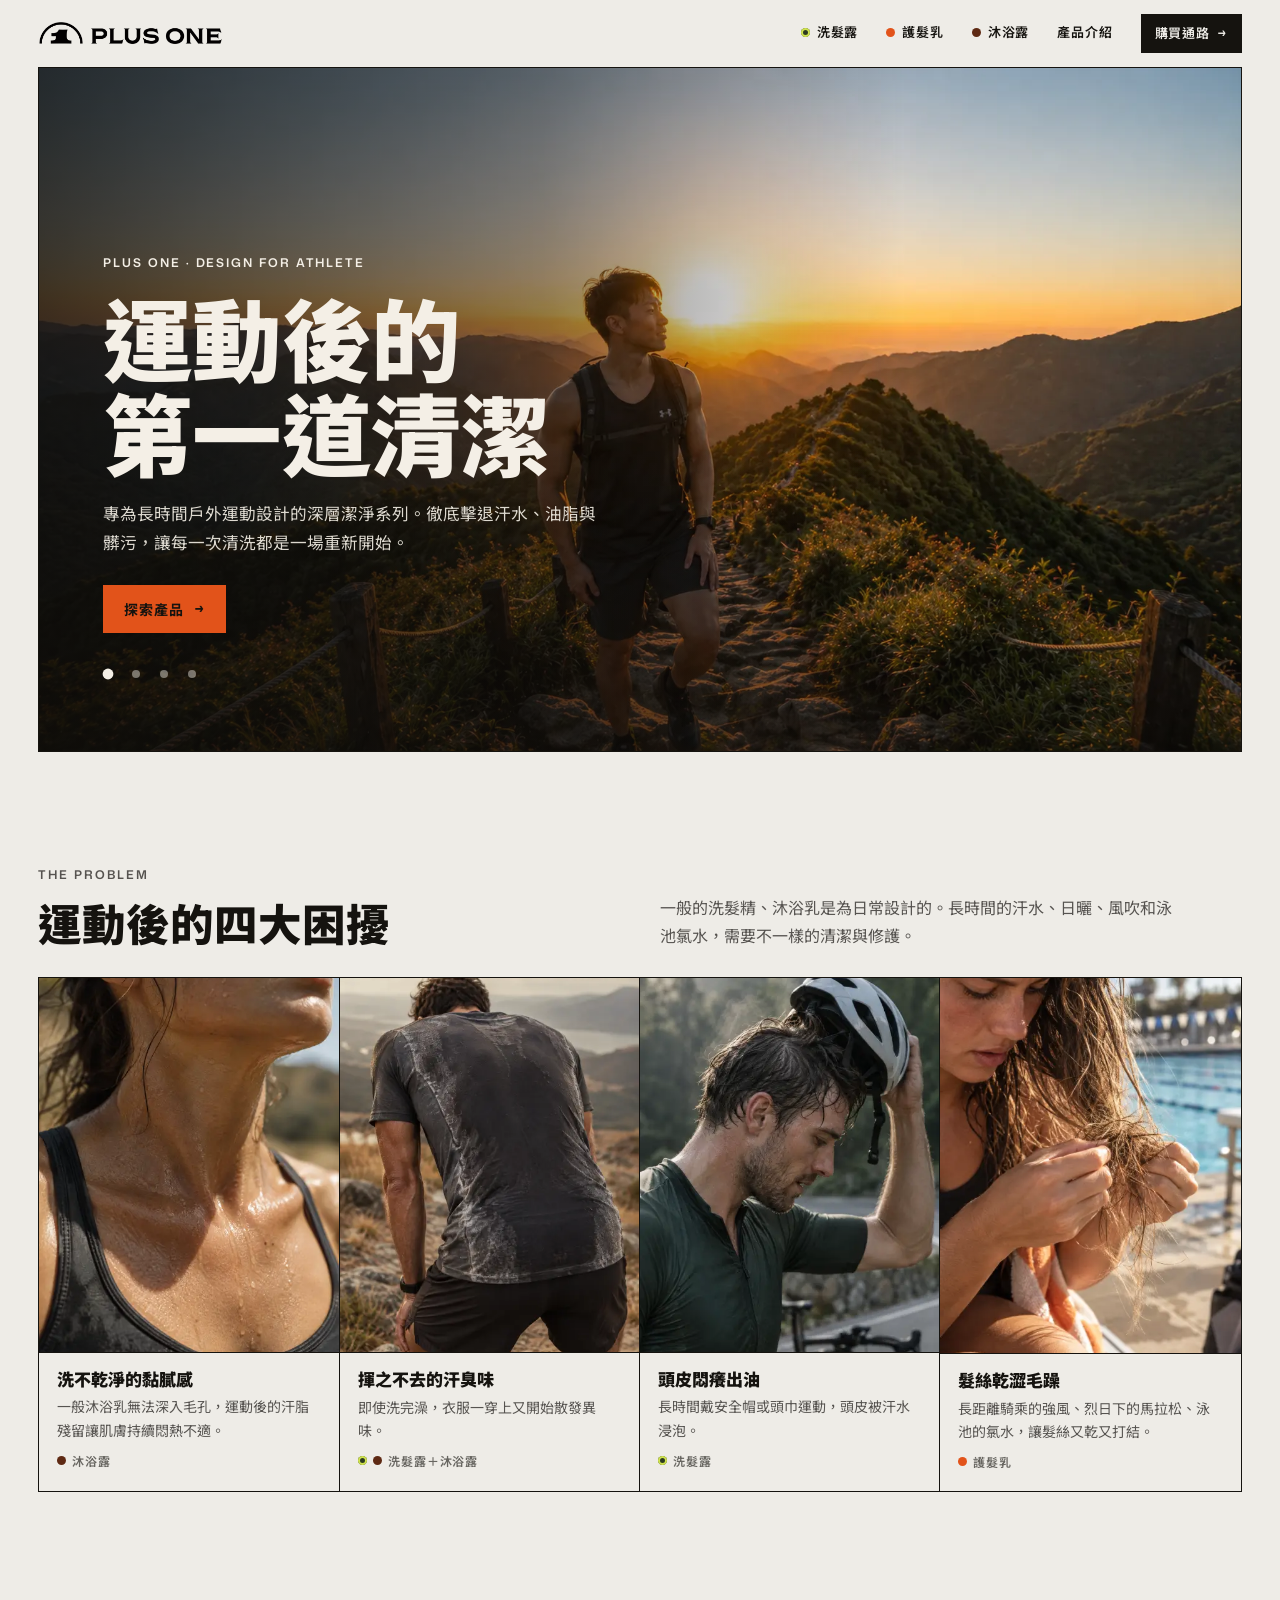
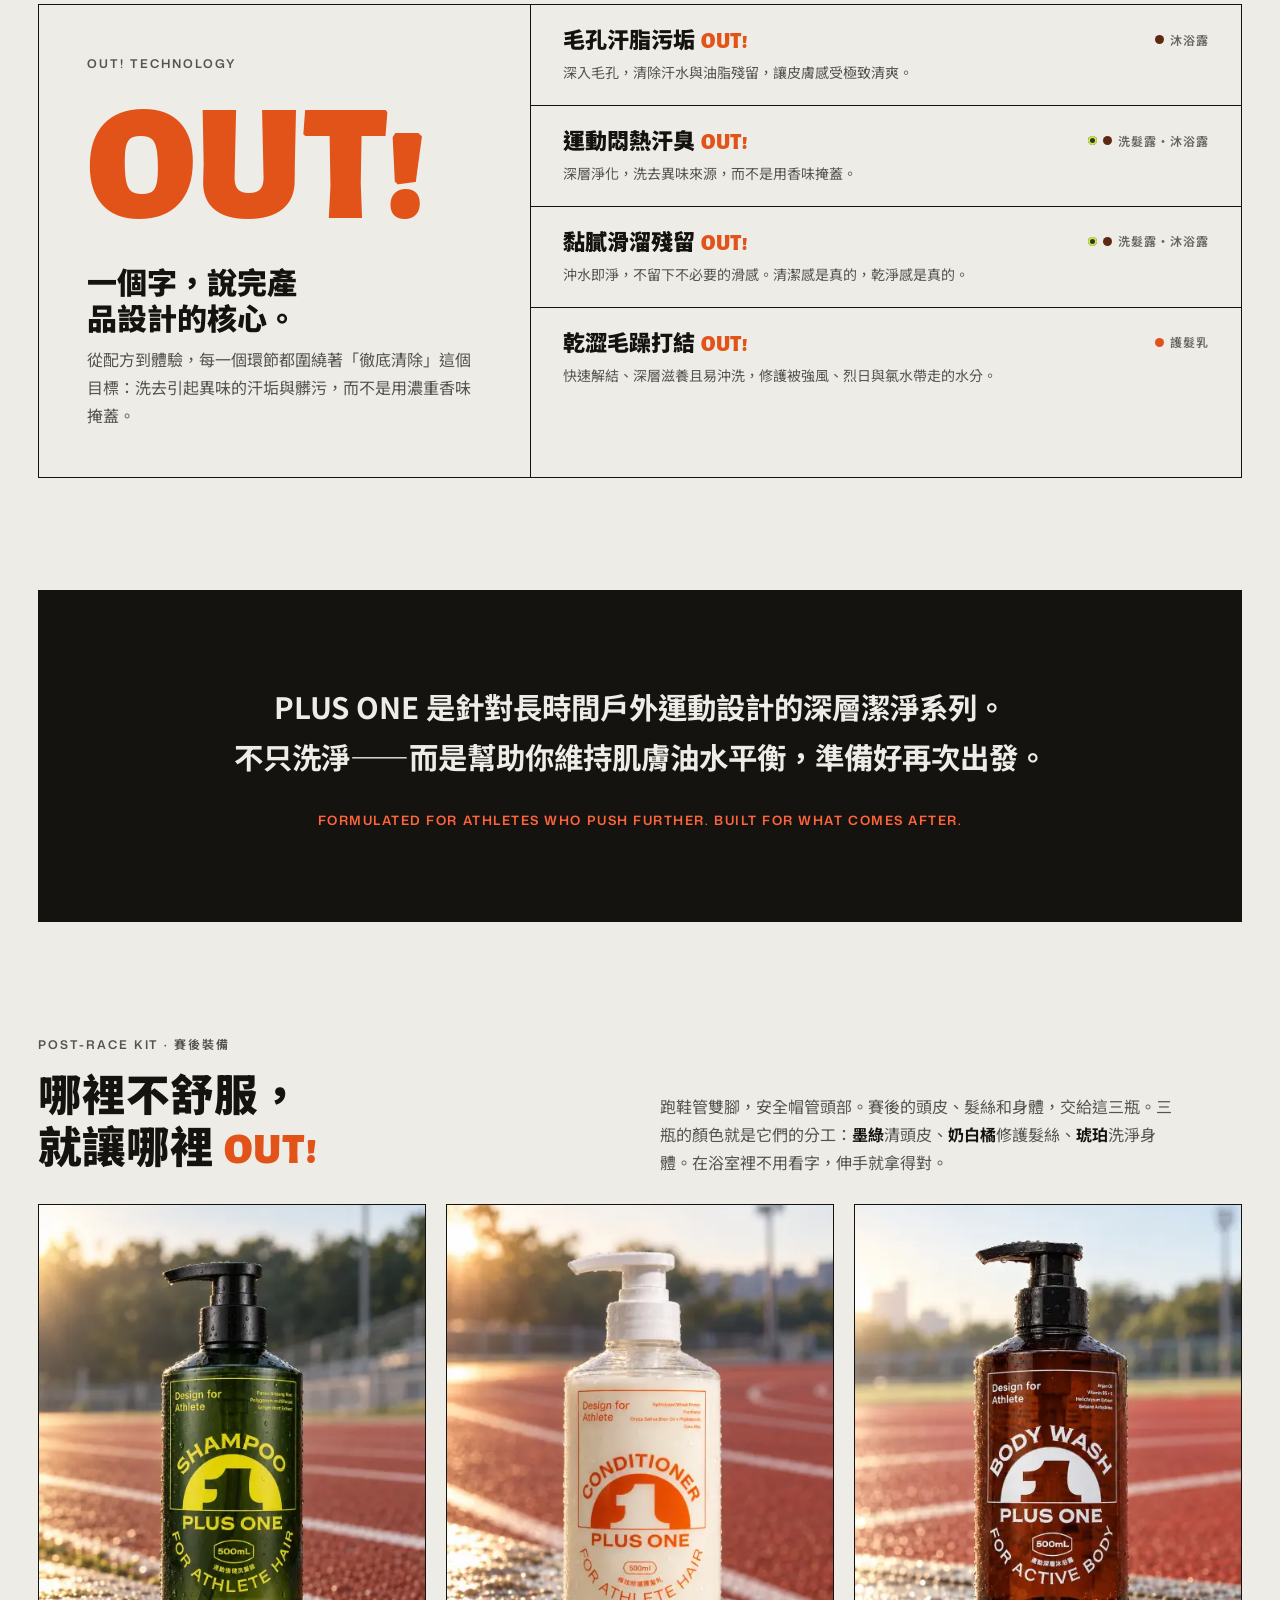
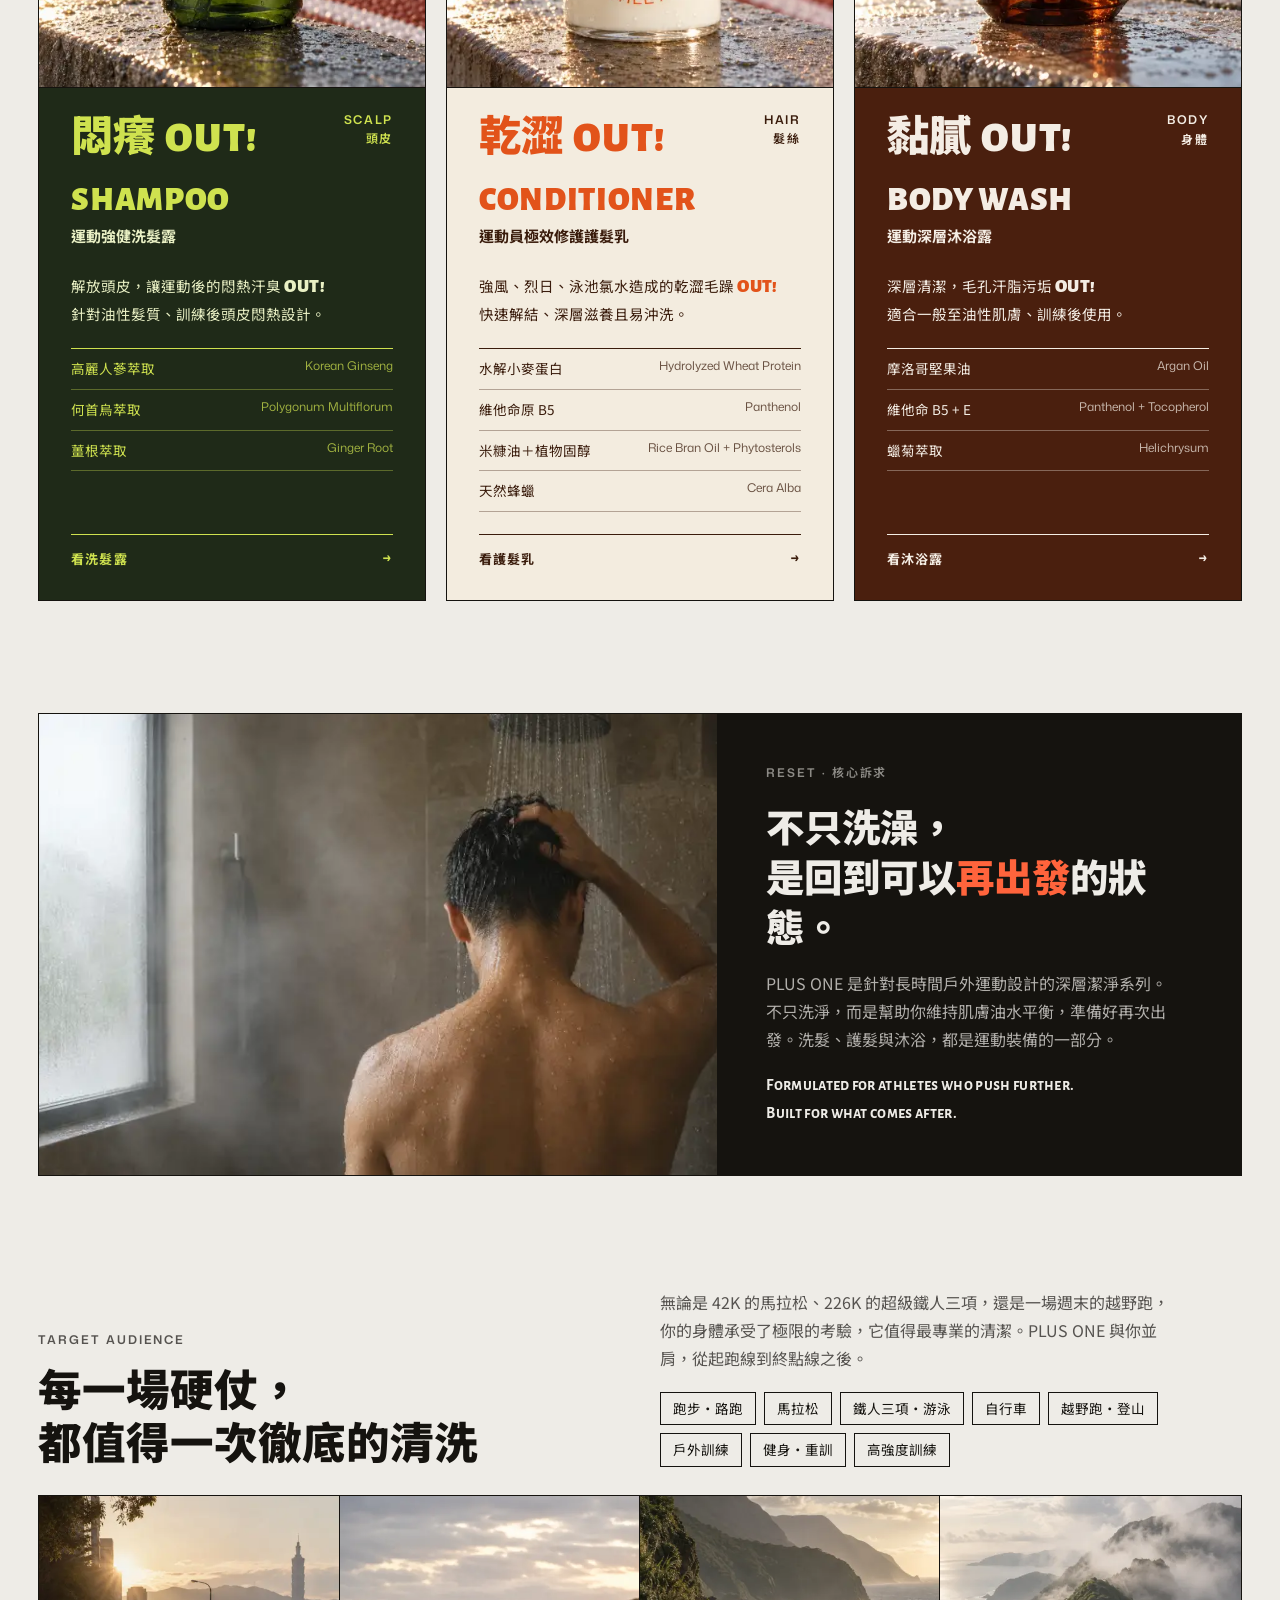
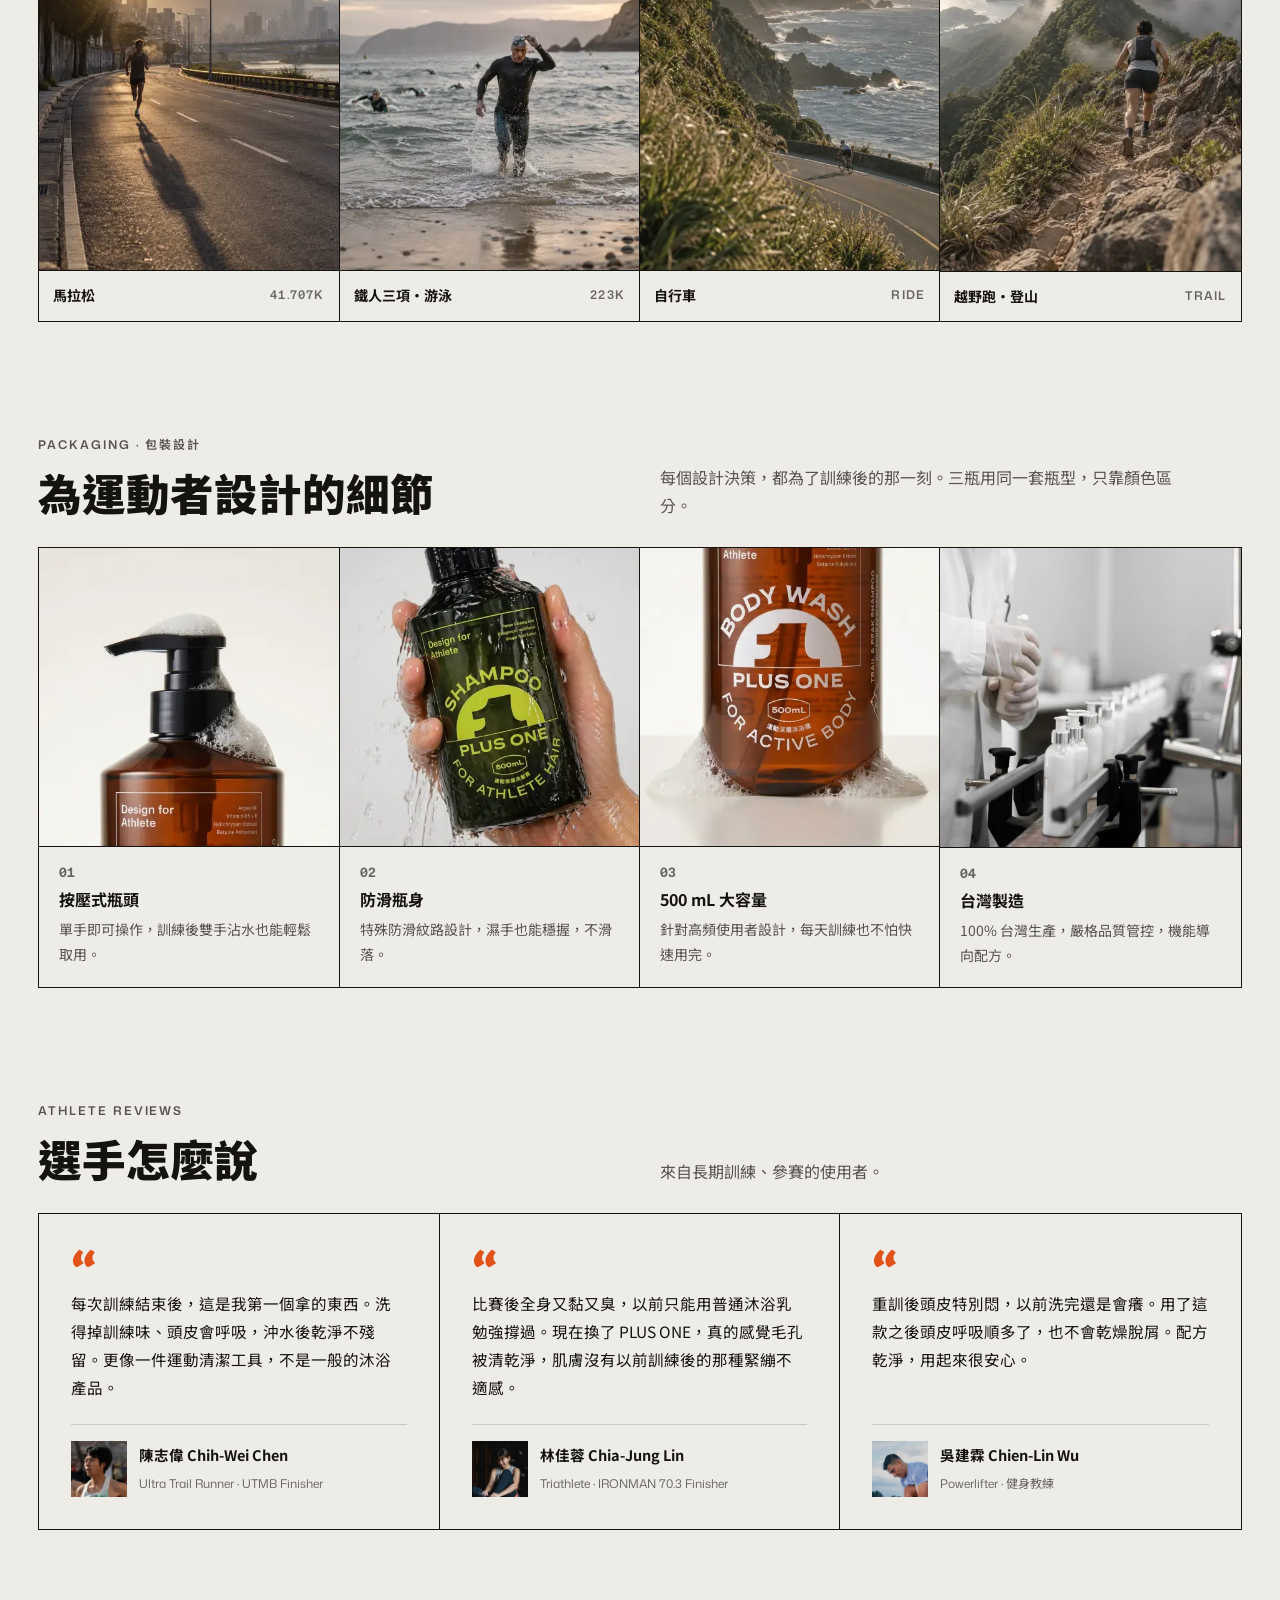
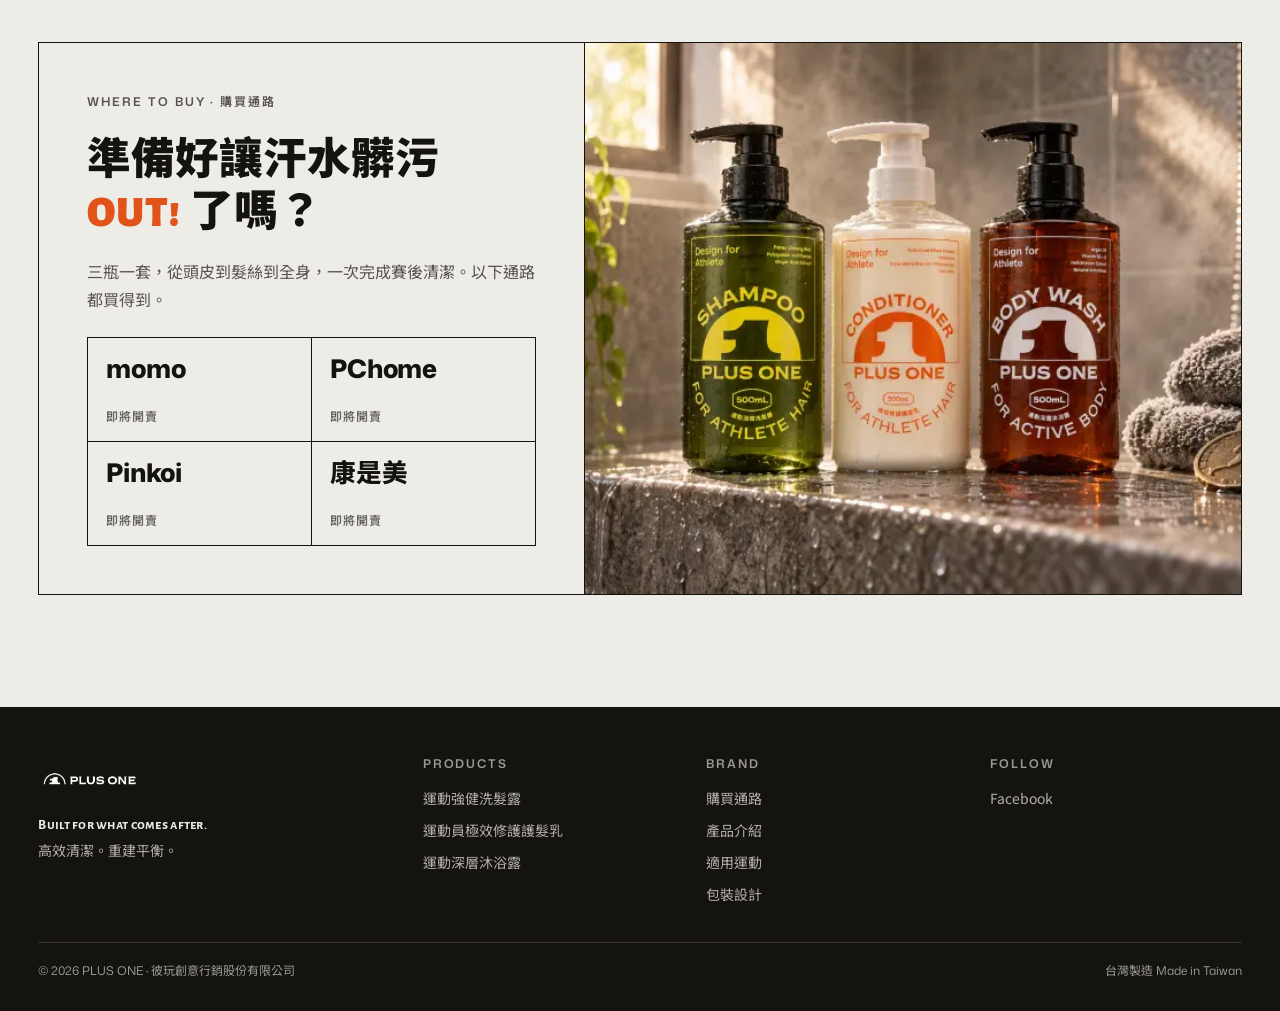
==== commit 331e8bae: "Separate the three product panels; drop duplicate feature strip and kit tip Co-Authored-By: Claude O" ====
--- a/index.html
+++ b/index.html
@@ -19,7 +19,7 @@
 <link rel="icon" type="image/png" sizes="32x32" href="assets/Favicon/favicon-32x32.png">
 <link rel="icon" type="image/png" sizes="196x196" href="assets/Favicon/favicon-196x196.png">
 <link rel="apple-touch-icon" sizes="180x180" href="assets/Favicon/favicon-180x180.png">
-<link rel="stylesheet" href="css/site.css?v=20261015b">
+<link rel="stylesheet" href="css/site.css?v=20261015c">
 <script type="application/ld+json">
 {
   "@context":"https://schema.org",
@@ -171,17 +171,6 @@
         <a class="more" href="body-wash.html">看沐浴露 <span class="arr">→</span></a>
       </article>
     </div>
-    <ul class="strip" aria-label="包裝特色">
-    <li><b>按壓式瓶頭</b><span>01</span></li>
-    <li><b>防滑瓶身</b><span>02</span></li>
-    <li><b>500 mL 大容量</b><span>03</span></li>
-    <li><b>台灣製造</b><span>04</span></li>
-  </ul>
-
-    <div class="tip">
-      <span class="clock">KIT</span>
-      <p>整組放進運動包，賽後直接帶進淋浴間。</p>
-    </div>
   </section>
 
   <!-- 品牌宣言 -->
--- a/css/site.css
+++ b/css/site.css
@@ -93,11 +93,6 @@
 
 /* ---------- 首頁：首屏 ---------- */
 .new{position:absolute;z-index:2;top:12px;right:12px;background:var(--co-deep);color:#fff;font:800 12px var(--b);letter-spacing:.14em;padding:4px 8px}
-.strip{display:grid;grid-template-columns:repeat(4,1fr);border:1px solid var(--line);border-top:0;font-family:var(--b);font-size:12.5px}
-.strip li{padding:12px 16px;border-right:1px solid var(--line);display:flex;justify-content:space-between;gap:8px}
-.strip li:last-child{border-right:0}
-.strip b{font-weight:700}
-.strip span{color:var(--ink-3);font-variant-numeric:tabular-nums}
 
 /* ---------- 首頁：困擾 ---------- */
 .problems{display:grid;grid-template-columns:repeat(4,minmax(0,1fr));border:1px solid var(--line)}
@@ -122,8 +117,8 @@
 .by{display:flex;gap:6px;align-items:center;font:600 12px var(--b);letter-spacing:.08em;color:var(--ink-3);white-space:nowrap}
 
 /* ---------- 三瓶系統（D） ---------- */
-.panels{display:grid;grid-template-columns:repeat(3,minmax(0,1fr));border:1px solid var(--line)}
-.panel{padding:clamp(20px,2.6vw,32px);display:flex;flex-direction:column;gap:22px;min-width:0}
+.panels{display:grid;grid-template-columns:repeat(3,minmax(0,1fr));gap:clamp(12px,1.6vw,20px)}
+.panel{border:1px solid var(--line);padding:clamp(20px,2.6vw,32px);display:flex;flex-direction:column;gap:22px;min-width:0}
 .panel .shot{display:block;margin:calc(-1*clamp(20px,2.6vw,32px)) calc(-1*clamp(20px,2.6vw,32px)) 0;border-bottom:1px solid var(--line)}
 .panel .shot .ph{--r:4/5}
 .panel .top{display:flex;justify-content:space-between;align-items:start;gap:12px}
@@ -142,8 +137,6 @@
 .p-co{background:var(--co-bg);color:var(--co-ink)}
 .p-co .step,.p-co h3,.p-co .out{color:var(--co-fg)}
 .p-bw{background:var(--bw-bg);color:var(--bw-fg)}
-.tip{display:grid;grid-template-columns:auto 1fr;gap:16px;align-items:center;border:1px solid var(--line);border-top:0;padding:16px 20px;font-size:14.5px}
-.tip .clock{font:700 26px var(--b);font-stretch:80%;font-variant-numeric:tabular-nums;color:var(--co-fg);letter-spacing:.02em;white-space:nowrap}
 
 /* ---------- 品牌宣言 ---------- */
 .manifesto{display:grid;grid-template-columns:minmax(0,1.3fr) minmax(0,1fr);border:1px solid var(--line)}
@@ -330,9 +323,6 @@
   .panels,.reviews,.pair,.duo{grid-template-columns:minmax(0,1fr)}
   .review,.pair a,.duo > *:first-child{border-right:0;border-bottom:1px solid var(--line)}
   .review:last-child,.pair a:last-child{border-bottom:0}
-  .strip{grid-template-columns:repeat(2,minmax(0,1fr))}
-  .strip li:nth-child(2){border-right:0}
-  .strip li:nth-child(-n+2){border-bottom:1px solid var(--line)}
   .ingr,.scenes{grid-template-columns:minmax(0,1fr)}
   .ingr li,.scenes li{border-right:0;border-bottom:1px solid var(--line)}
   .ingr li:last-child,.scenes li:last-child{border-bottom:0}
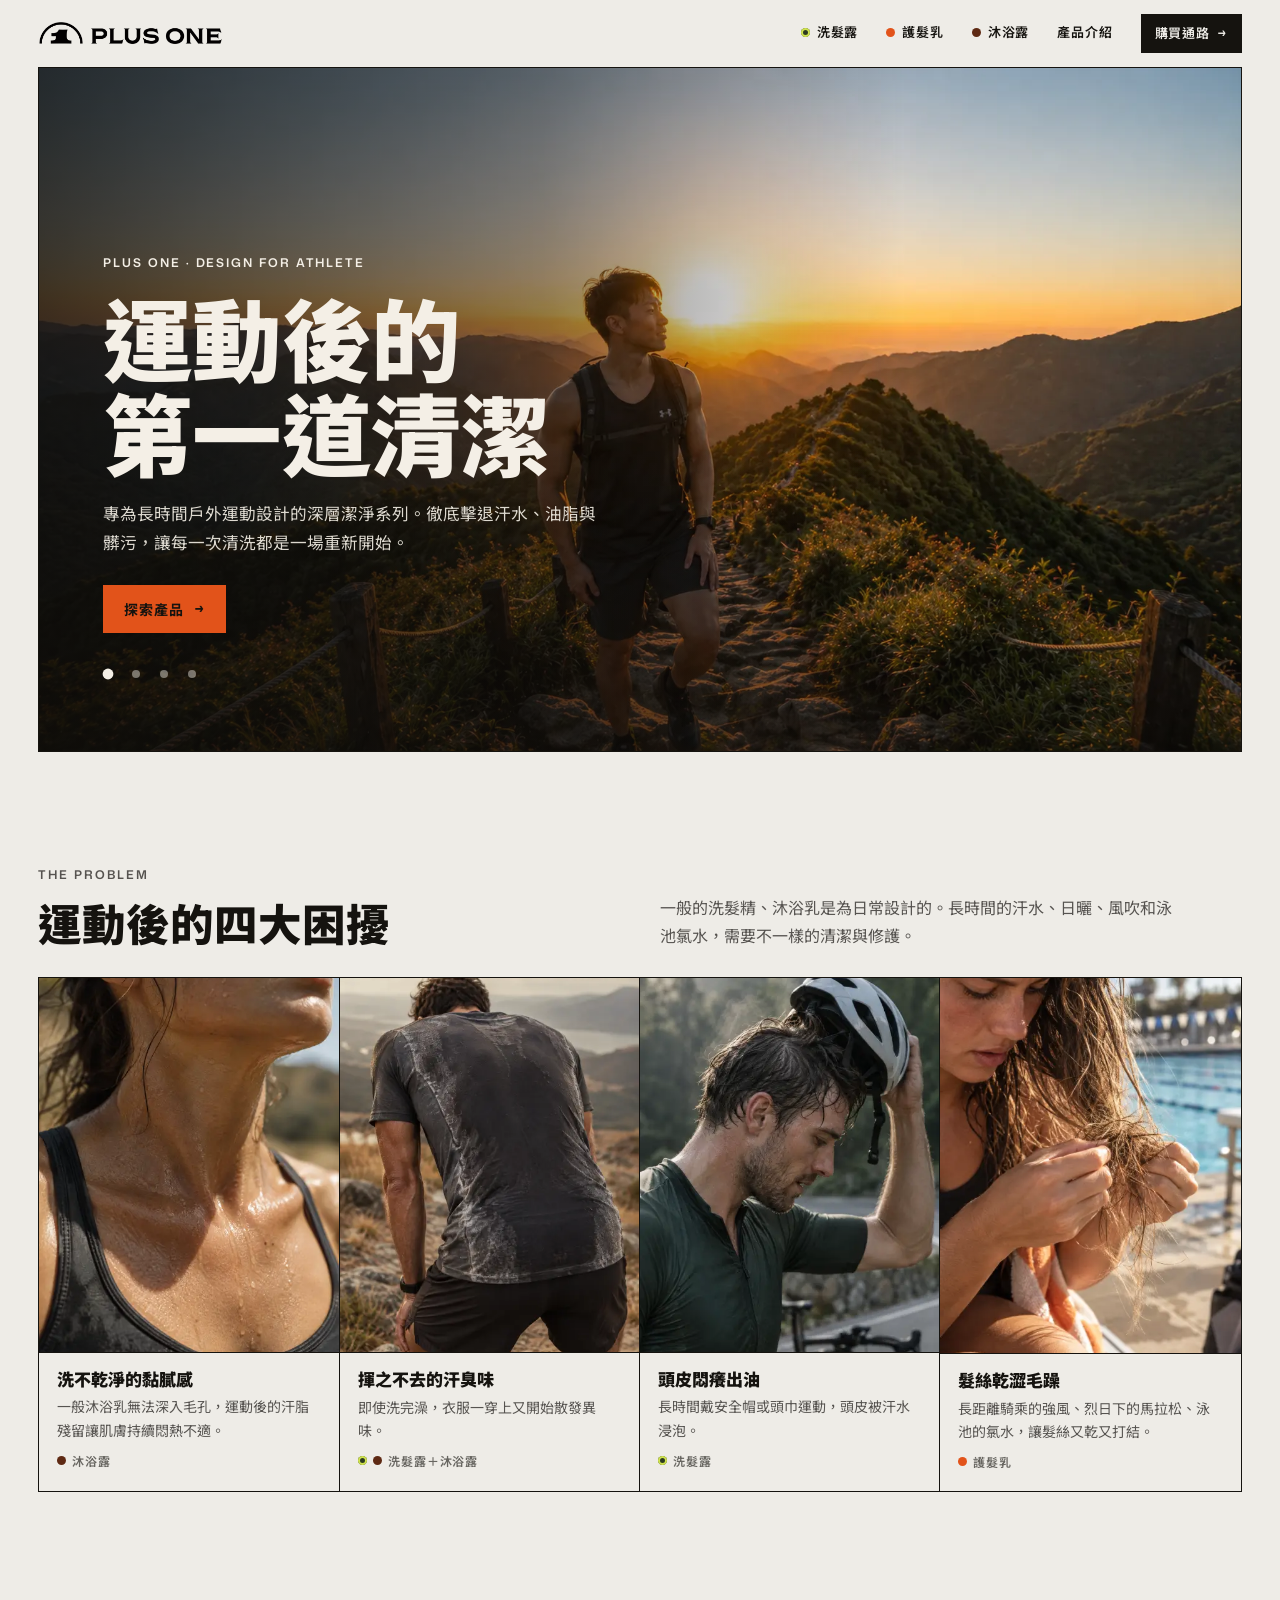
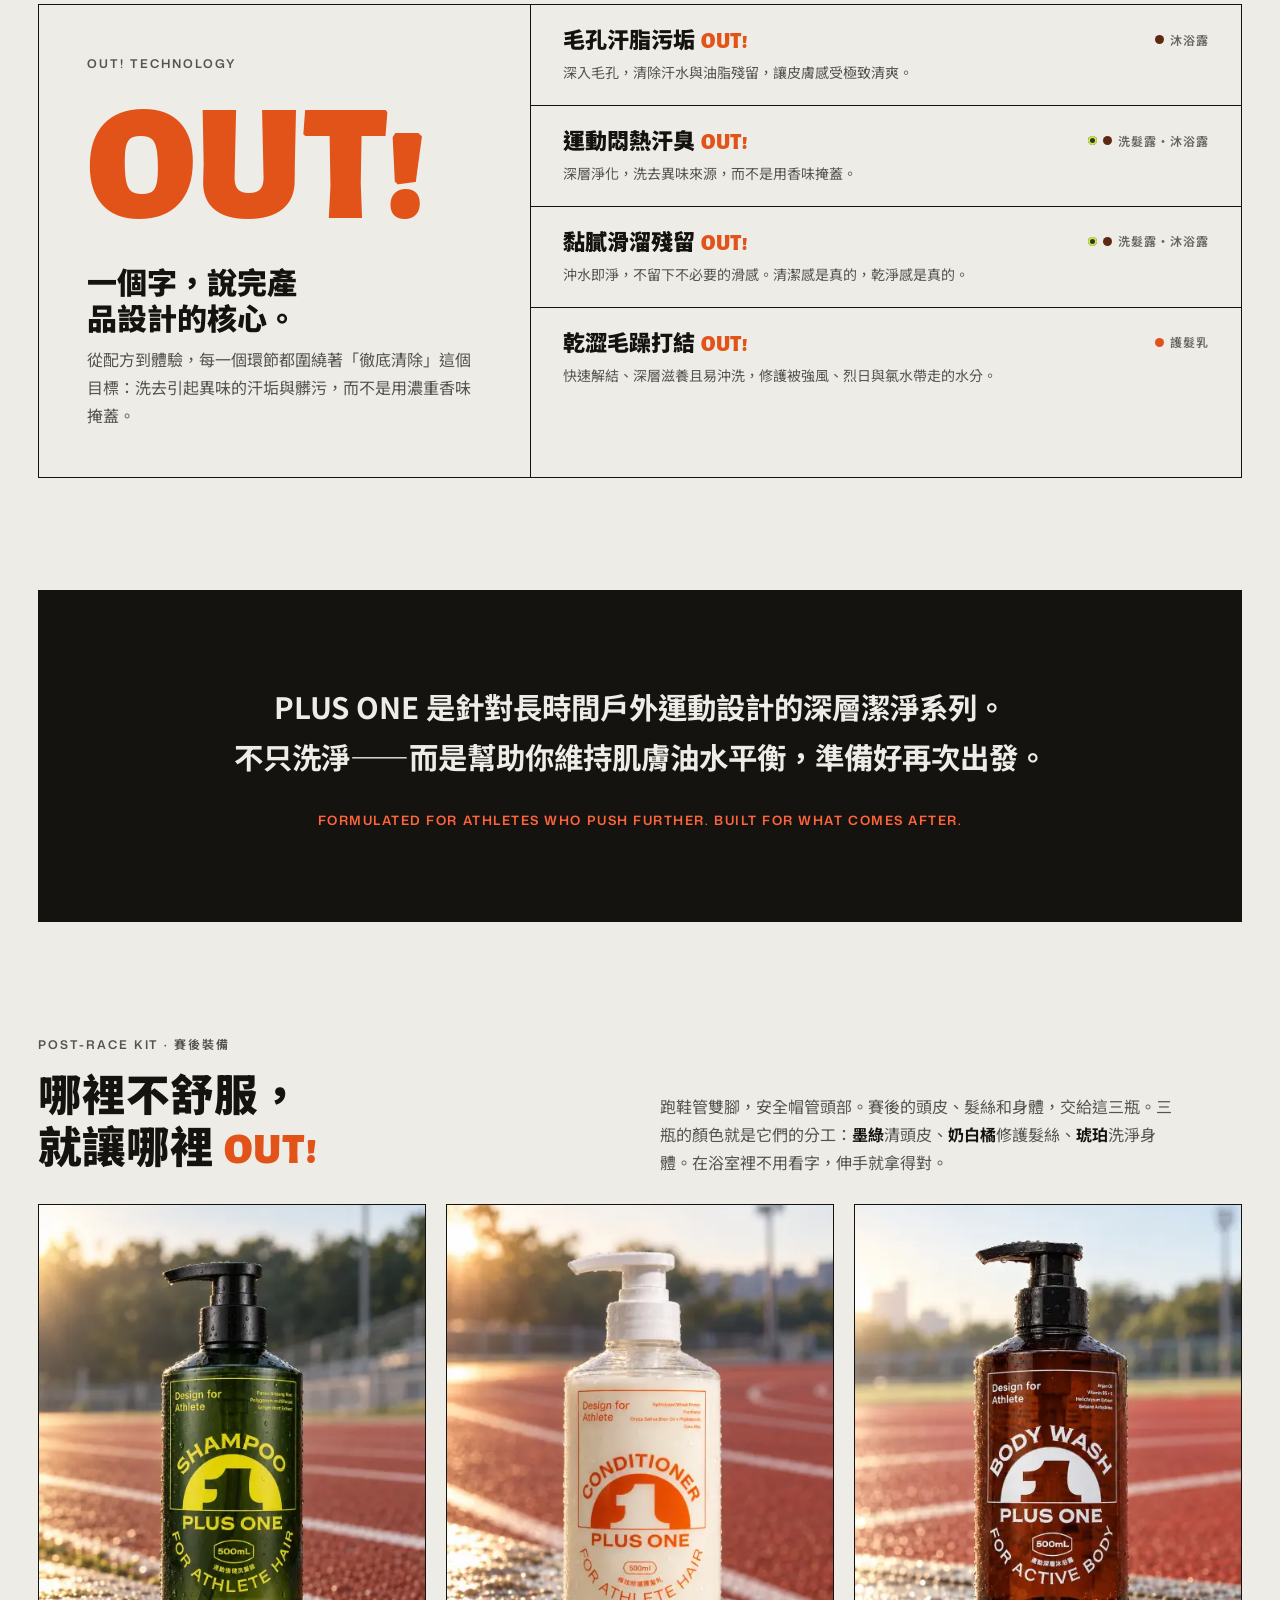
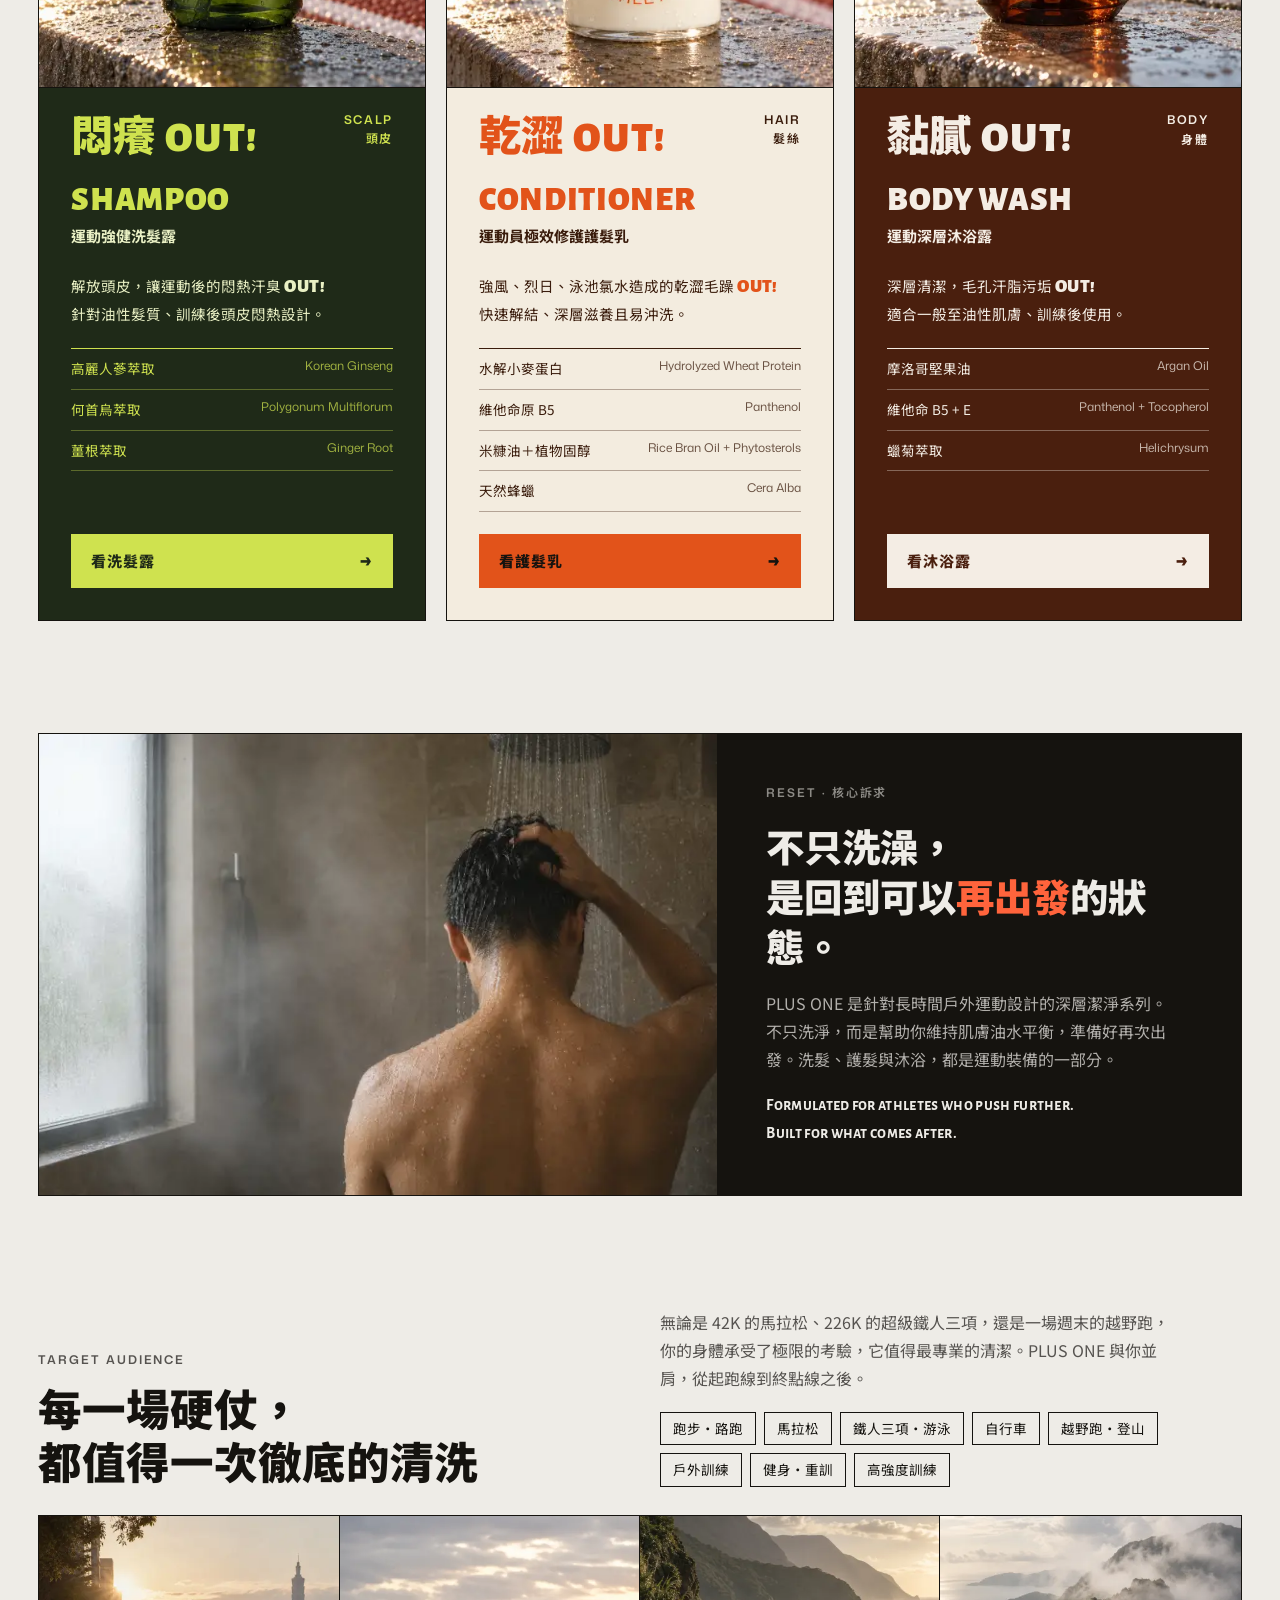
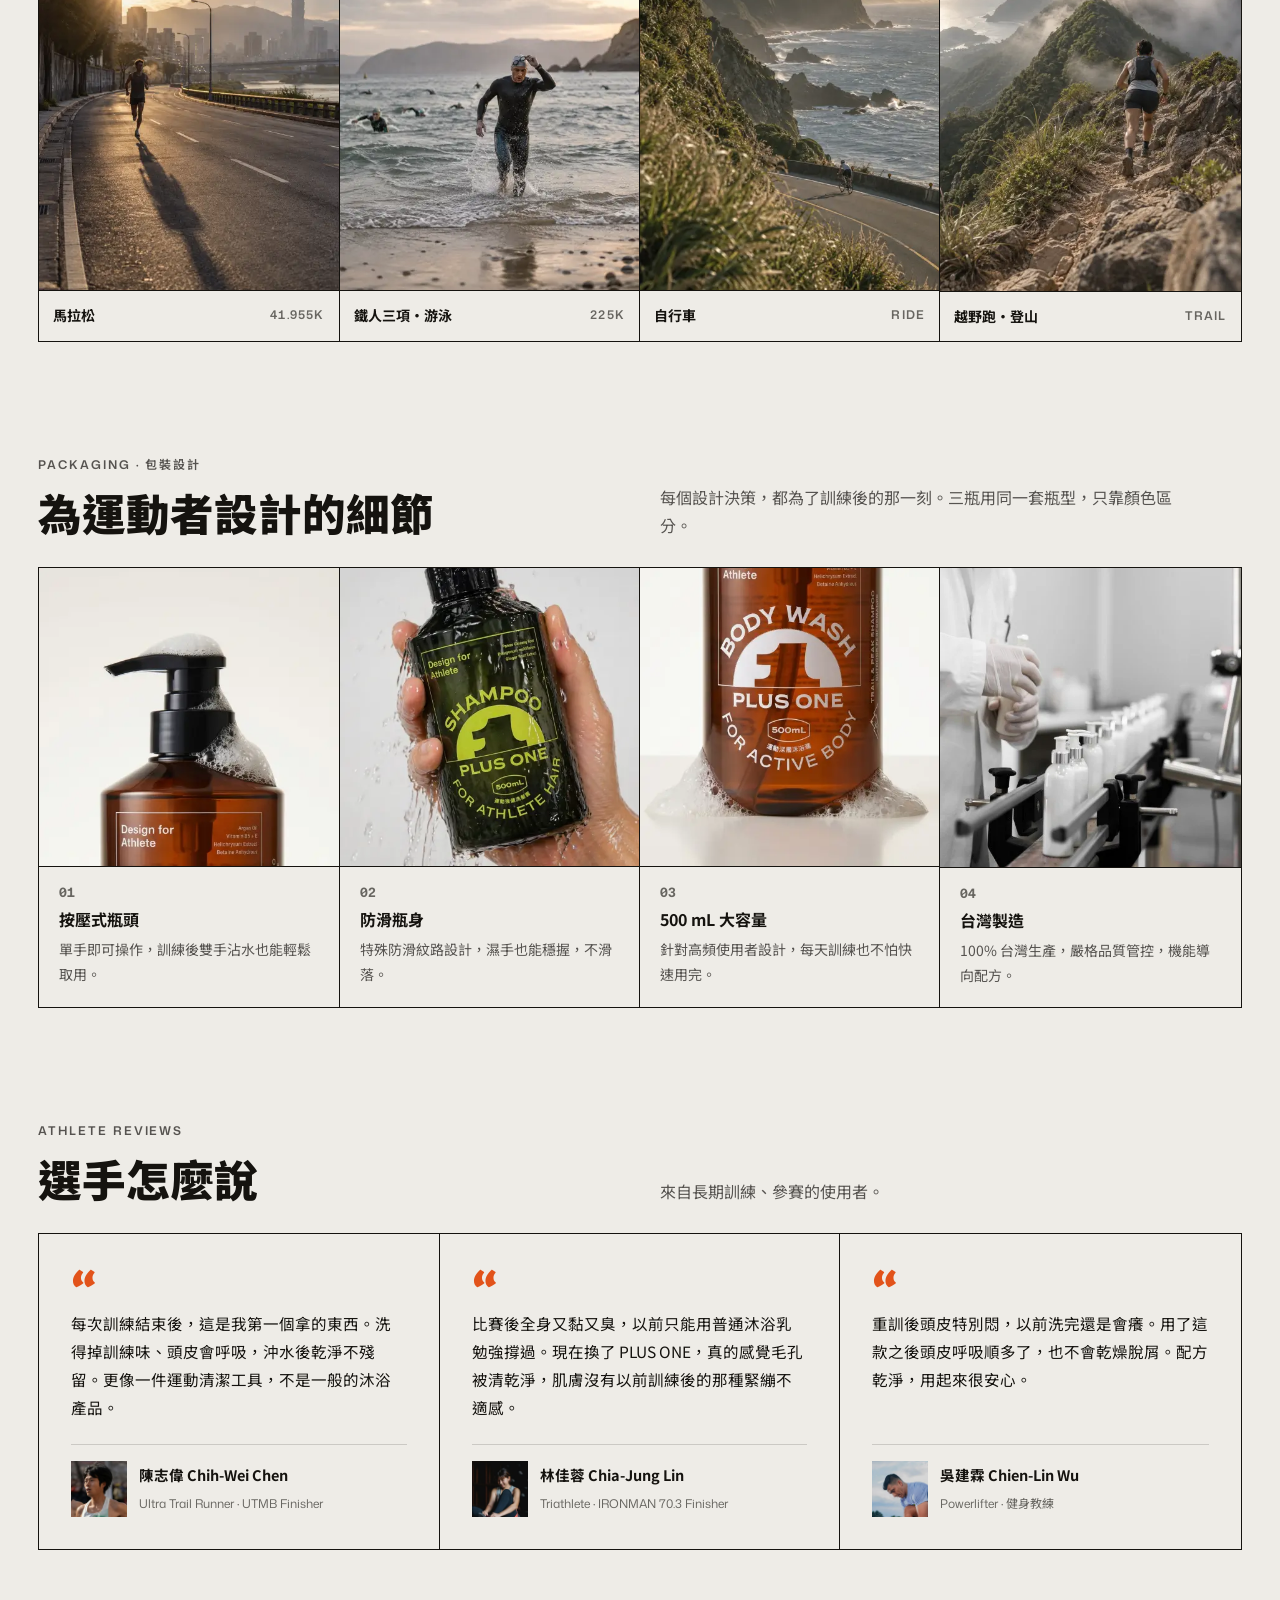
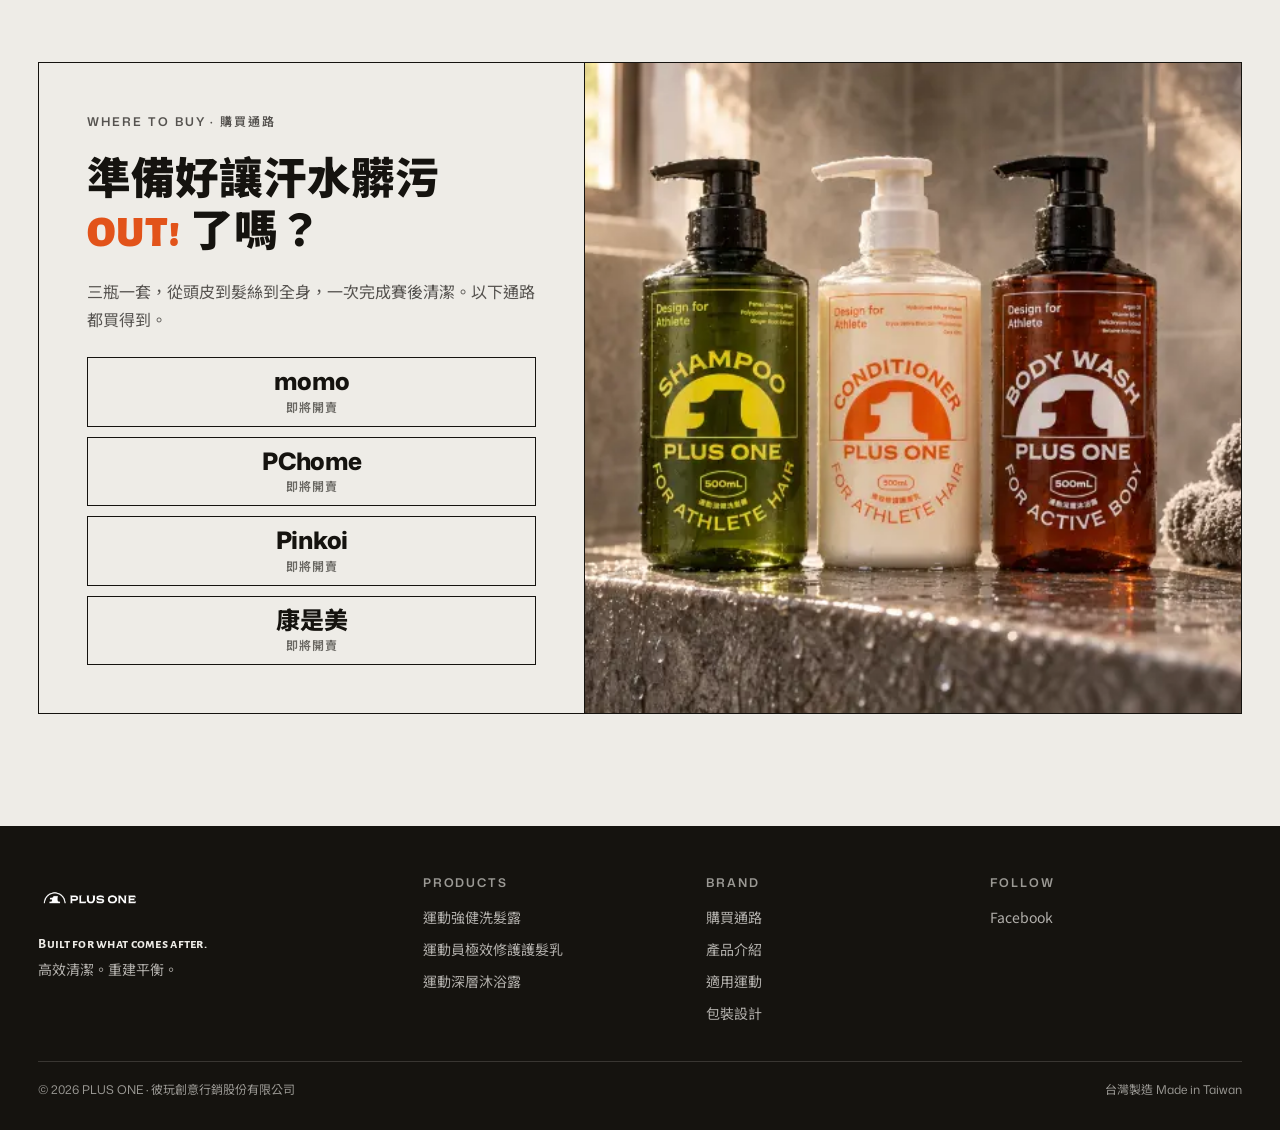
==== commit e6498520: "Solid color CTA buttons on product panels; separate centered buy-channel boxes Co-Authored-By: Claud" ====
--- a/index.html
+++ b/index.html
@@ -19,7 +19,7 @@
 <link rel="icon" type="image/png" sizes="32x32" href="assets/Favicon/favicon-32x32.png">
 <link rel="icon" type="image/png" sizes="196x196" href="assets/Favicon/favicon-196x196.png">
 <link rel="apple-touch-icon" sizes="180x180" href="assets/Favicon/favicon-180x180.png">
-<link rel="stylesheet" href="css/site.css?v=20261015c">
+<link rel="stylesheet" href="css/site.css?v=20261015d">
 <script type="application/ld+json">
 {
   "@context":"https://schema.org",
--- a/css/site.css
+++ b/css/site.css
@@ -131,12 +131,14 @@
 .ing{border-top:1px solid currentColor}
 .ing li{display:grid;grid-template-columns:1fr auto;gap:8px;padding-block:8px;border-bottom:1px solid color-mix(in srgb,currentColor 35%,transparent);font-size:13.5px}
 .ing li span{font:12px var(--b);opacity:.75;text-align:right}
-.panel .more{margin-top:auto;display:flex;justify-content:space-between;align-items:center;font:700 13px var(--b);letter-spacing:.08em;text-decoration:none;padding-top:14px;border-top:1px solid currentColor}
-.p-sh{background:var(--sh-bg);color:var(--sh-fg)}
+.panel .more{margin-top:auto;display:flex;justify-content:space-between;align-items:center;gap:12px;min-height:54px;padding:0 20px;font:800 15px var(--b);letter-spacing:.06em;text-decoration:none;background:var(--cta-bg);color:var(--cta-fg);transition:background .2s,color .2s}
+.panel .more:hover{background:var(--cta-hbg);color:var(--cta-hfg)}
+.panel .more .arr{font-size:18px}
+.p-sh{background:var(--sh-bg);color:var(--sh-fg);--cta-bg:var(--sh-fg);--cta-fg:var(--sh-bg);--cta-hbg:var(--sh-soft);--cta-hfg:var(--sh-bg)}
 .p-sh .zh,.p-sh .claim{color:var(--sh-soft)}
-.p-co{background:var(--co-bg);color:var(--co-ink)}
+.p-co{background:var(--co-bg);color:var(--co-ink);--cta-bg:var(--co-fg);--cta-fg:var(--ink);--cta-hbg:var(--co-deep);--cta-hfg:#fff}
 .p-co .step,.p-co h3,.p-co .out{color:var(--co-fg)}
-.p-bw{background:var(--bw-bg);color:var(--bw-fg)}
+.p-bw{background:var(--bw-bg);color:var(--bw-fg);--cta-bg:var(--bw-fg);--cta-fg:var(--bw-bg);--cta-hbg:#fff;--cta-hfg:var(--bw-bg)}
 
 /* ---------- 品牌宣言 ---------- */
 .manifesto{display:grid;grid-template-columns:minmax(0,1.3fr) minmax(0,1fr);border:1px solid var(--line)}
@@ -184,10 +186,11 @@
 .closing .tx{padding:clamp(24px,4vw,48px);display:flex;flex-direction:column;justify-content:center;gap:18px;border-right:1px solid var(--line)}
 .closing h2{font-weight:900;font-size:clamp(28px,3.4vw,44px)}
 .closing p{color:var(--ink-2)}
-.shops{display:grid;grid-template-columns:repeat(2,minmax(0,1fr));border-top:1px solid var(--line);border-left:1px solid var(--line);margin-top:6px}
-.shop{display:flex;flex-direction:column;justify-content:space-between;gap:18px;min-height:104px;padding:16px 18px;border-right:1px solid var(--line);border-bottom:1px solid var(--line);text-decoration:none}
-.shop b{font-family:var(--b);font-weight:800;font-size:clamp(20px,2vw,26px);letter-spacing:-.01em;line-height:1.1}
-.shop .st{font:600 12px var(--b);letter-spacing:.08em;color:var(--ink-3)}
+.shops{display:grid;gap:10px;margin-top:6px}
+.shop{display:flex;flex-direction:column;align-items:center;justify-content:center;gap:2px;min-height:68px;padding:10px 18px;border:1px solid var(--line);text-align:center;text-decoration:none;transition:background .2s,color .2s}
+.shop b{font-family:var(--b);font-weight:800;font-size:clamp(20px,2vw,24px);letter-spacing:-.01em;line-height:1.15}
+.shop .st{font:600 12px var(--b);letter-spacing:.06em;color:var(--ink-3);white-space:nowrap}
+.shop[href] .st{color:var(--ink)}
 .shop[href]:hover{background:var(--ink);color:var(--paper)}
 .shop[href]:hover .st{color:inherit}
 .closing .ph{--r:auto;min-height:380px}
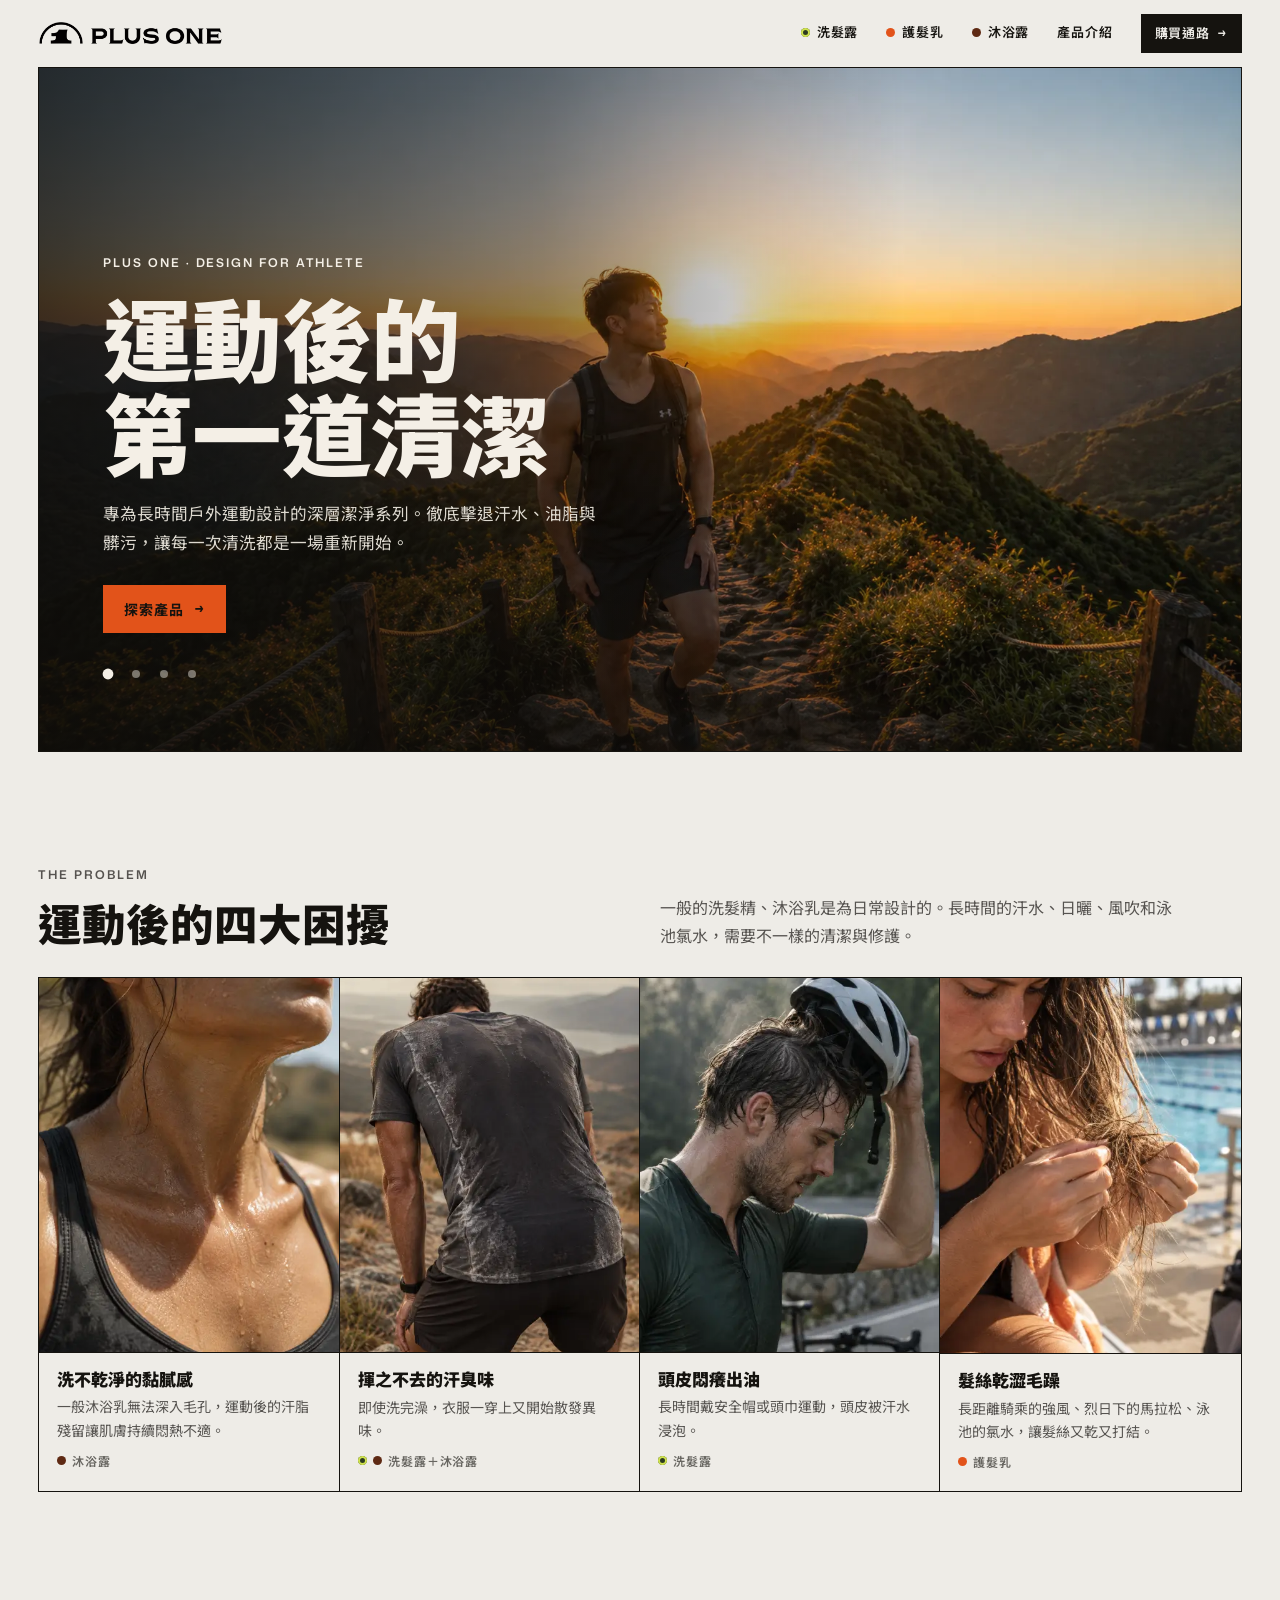
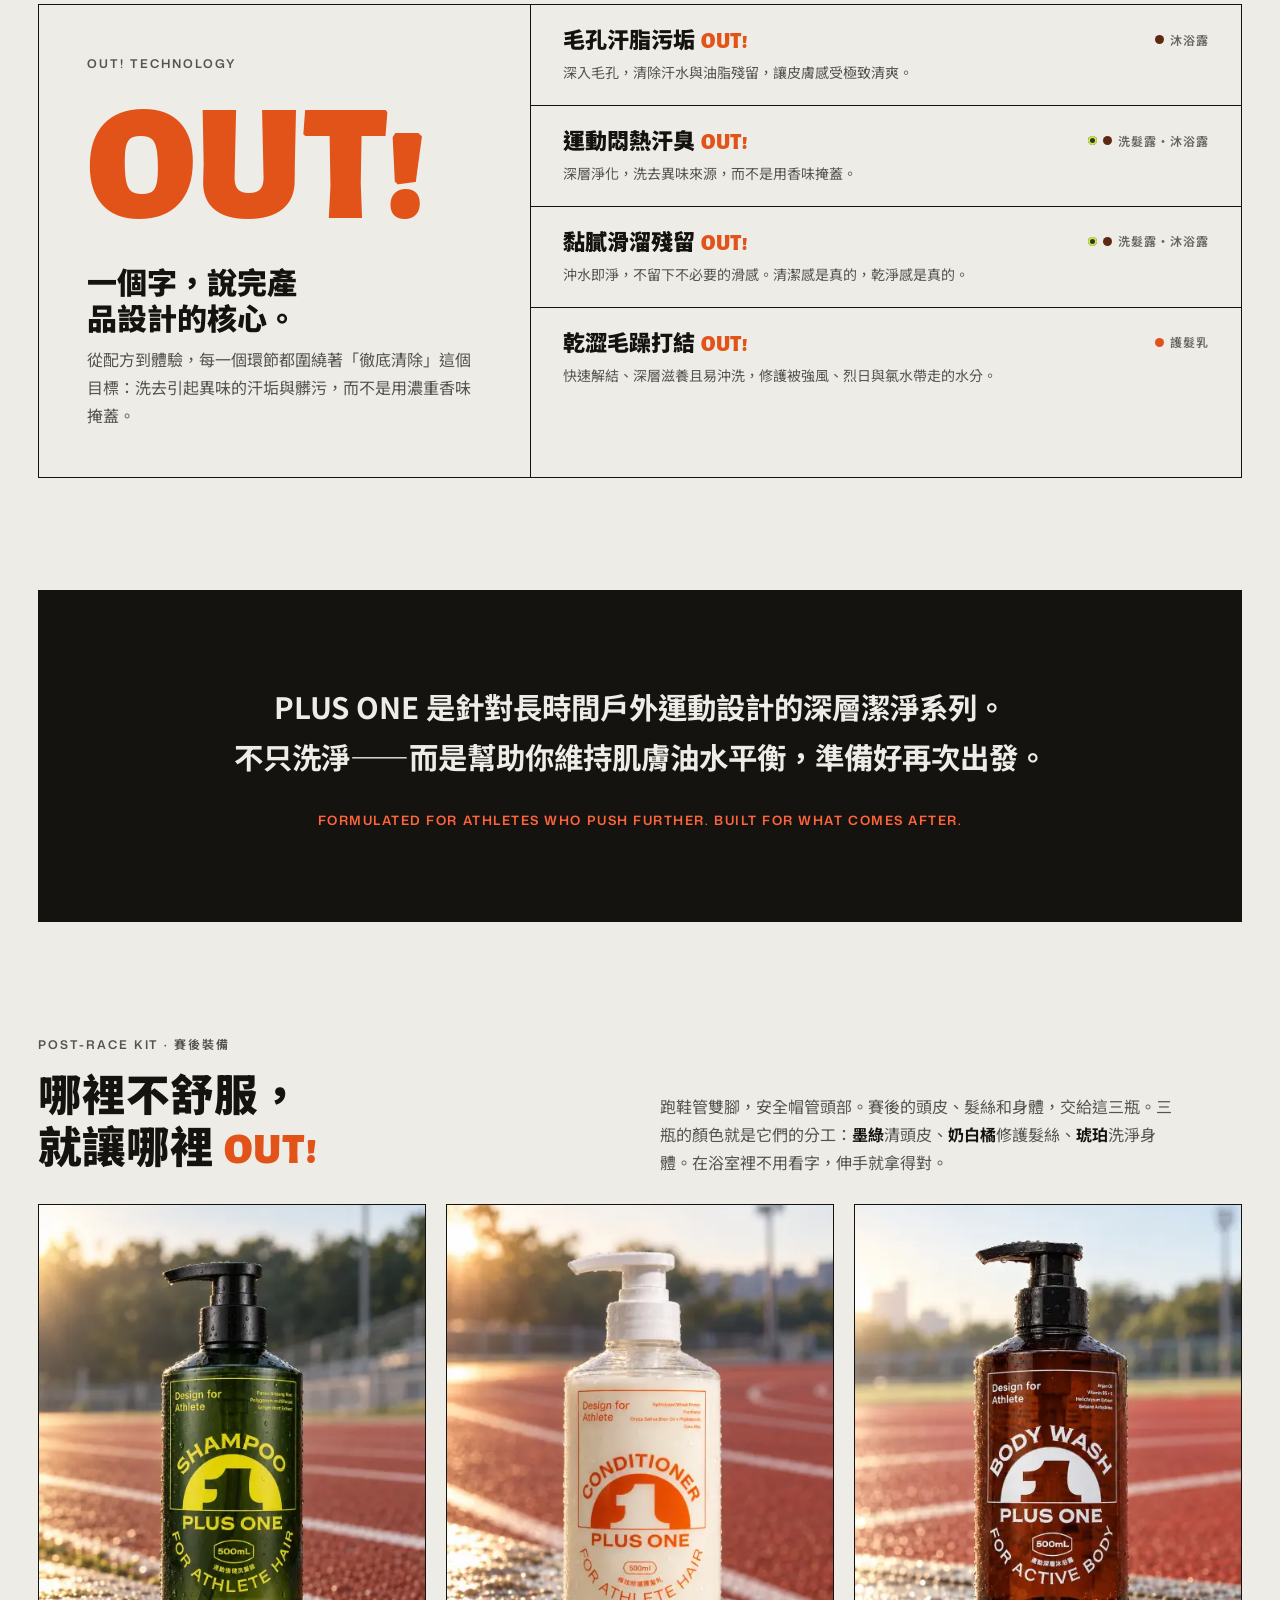
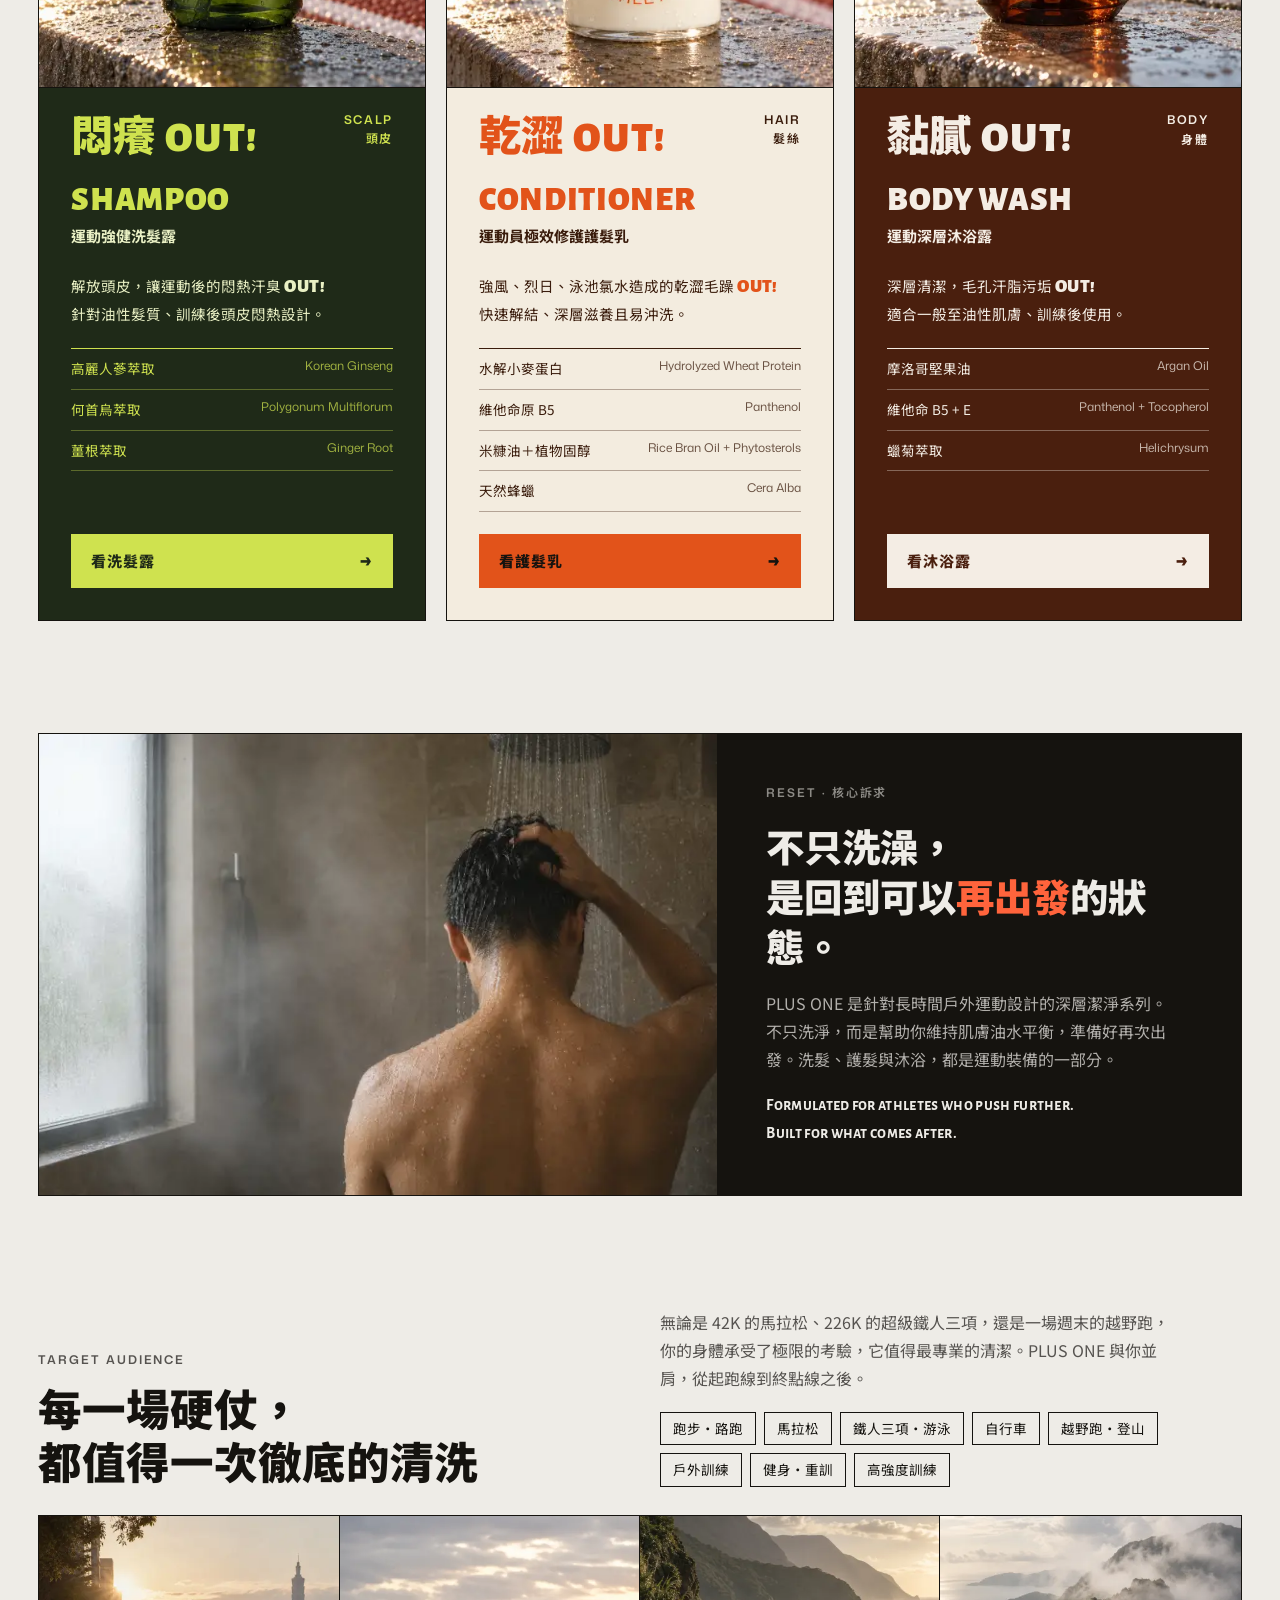
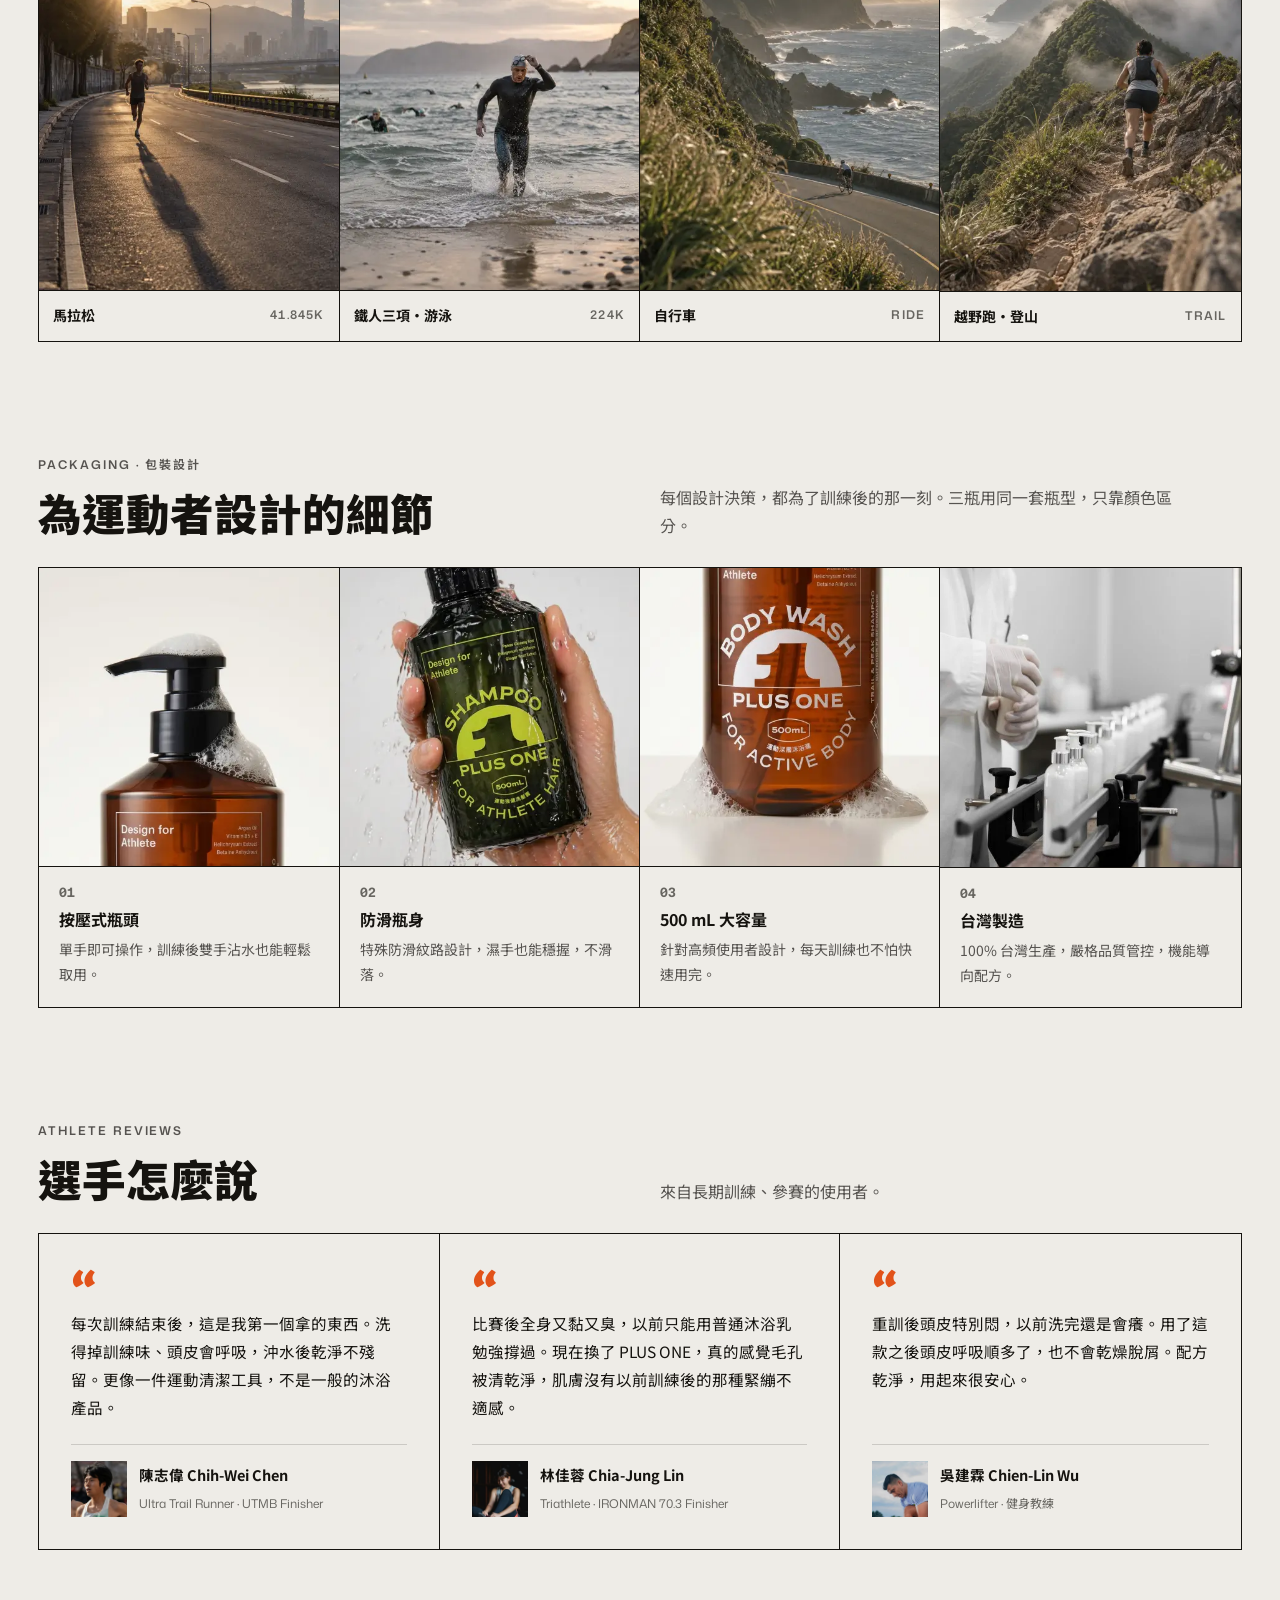
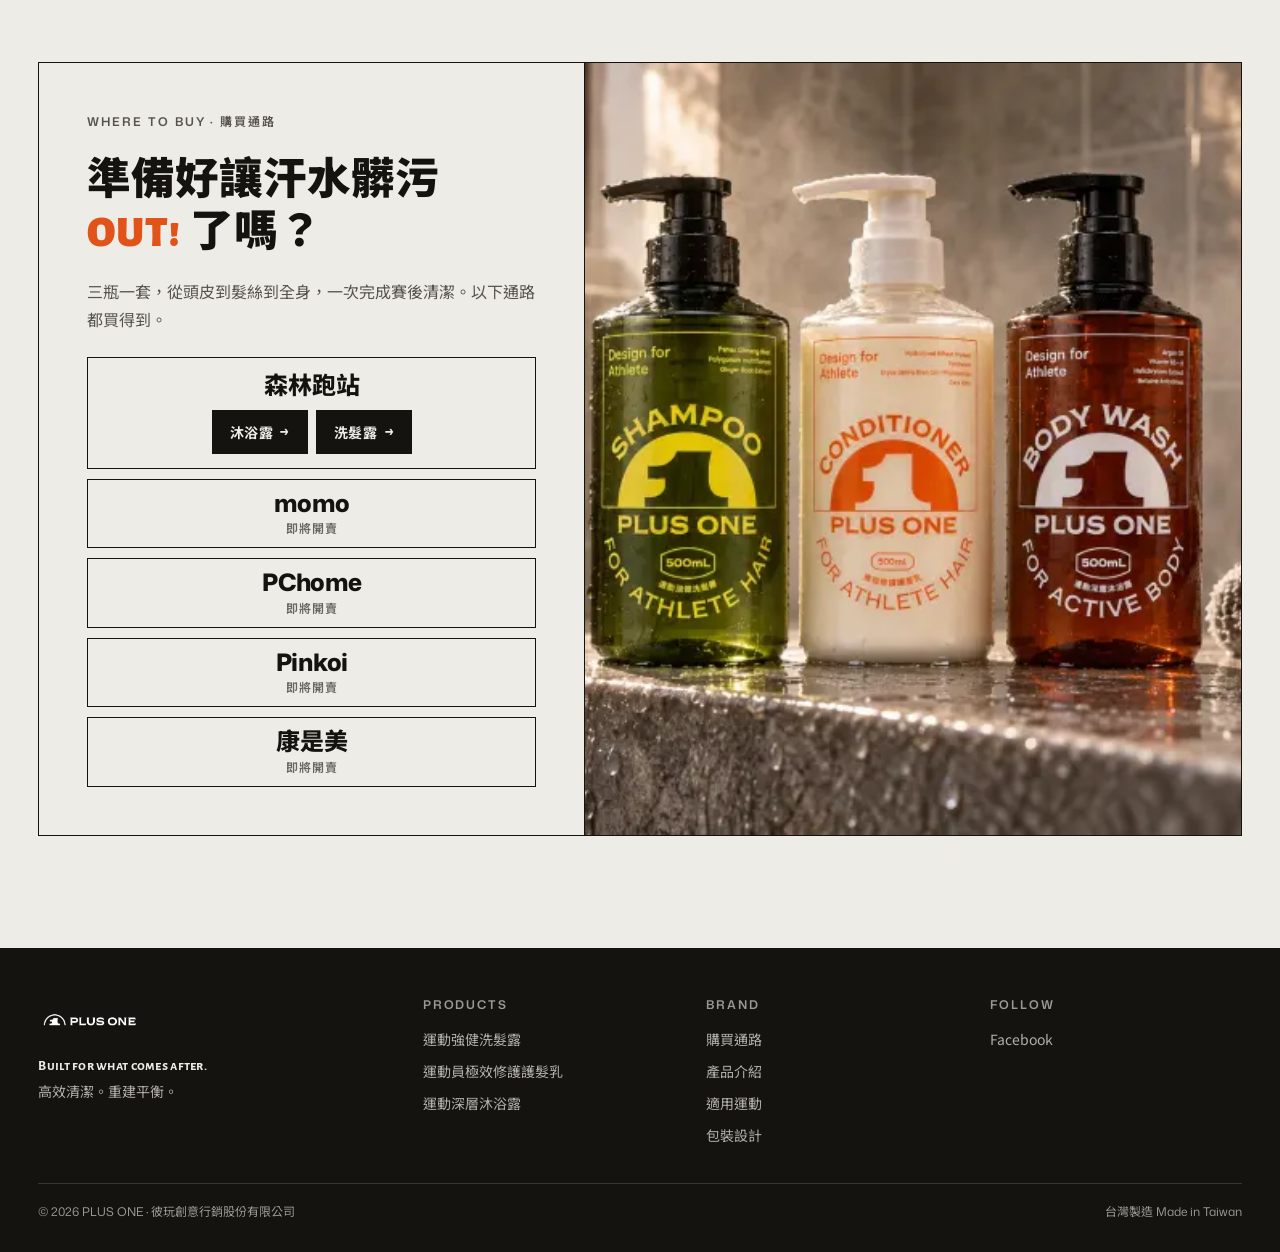
==== commit b009085c: "Add Runbase store links to the where-to-buy section Co-Authored-By: Claude Opus 5.5 <noreply@anthrop" ====
--- a/index.html
+++ b/index.html
@@ -19,7 +19,7 @@
 <link rel="icon" type="image/png" sizes="32x32" href="assets/Favicon/favicon-32x32.png">
 <link rel="icon" type="image/png" sizes="196x196" href="assets/Favicon/favicon-196x196.png">
 <link rel="apple-touch-icon" sizes="180x180" href="assets/Favicon/favicon-180x180.png">
-<link rel="stylesheet" href="css/site.css?v=20261015d">
+<link rel="stylesheet" href="css/site.css?v=20261016a">
 <script type="application/ld+json">
 {
   "@context":"https://schema.org",
@@ -250,6 +250,7 @@
         <p>三瓶一套，從頭皮到髮絲到全身，一次完成賽後清潔。以下通路都買得到。</p>
         <!-- 通路連結上線後：在 <a> 加上 href="網址" target="_blank" rel="noopener"，拿掉 aria-disabled，並把「即將開賣」改成「前往購買 →」 -->
         <ul class="shops">
+          <li><div class="shop is-live" data-shop="runbase"><b>森林跑站</b><span class="buy-links"><a href="https://www.runbase.tw/products/plusone-bodywash" target="_blank" rel="noopener" aria-label="在森林跑站購買沐浴露">沐浴露 <span class="arr">→</span></a><a href="https://www.runbase.tw/products/plusone-shampoo" target="_blank" rel="noopener" aria-label="在森林跑站購買洗髮露">洗髮露 <span class="arr">→</span></a></span></div></li>
           <li><a class="shop" data-shop="momo" aria-disabled="true"><b>momo</b><span class="st">即將開賣</span></a></li>
           <li><a class="shop" data-shop="pchome" aria-disabled="true"><b>PChome</b><span class="st">即將開賣</span></a></li>
           <li><a class="shop" data-shop="pinkoi" aria-disabled="true"><b>Pinkoi</b><span class="st">即將開賣</span></a></li>
--- a/css/site.css
+++ b/css/site.css
@@ -3,7 +3,7 @@
 @font-face{font-family:"Alegreya Sans SC";src:url("../fonts/AlegreyaSansSC-Bold.woff2") format("woff2");font-weight:700;font-display:swap}
 @font-face{font-family:"Alegreya Sans SC";src:url("../fonts/AlegreyaSansSC-Black.woff2") format("woff2");font-weight:900;font-display:swap}
 @font-face{font-family:"Mona Sans";src:url("../fonts/MonaSans-VariableFont.woff2") format("woff2");font-weight:100 900;font-stretch:75% 125%;font-display:swap}
-@font-face{font-family:"Noto Sans TC";src:url("../fonts/NotoSansTC-sub.woff2?v=20261015") format("woff2");font-weight:100 900;font-display:swap}
+@font-face{font-family:"Noto Sans TC";src:url("../fonts/NotoSansTC-sub.woff2?v=20261016") format("woff2");font-weight:100 900;font-display:swap}
 
 :root{
   --paper:#eeece7; --paper-2:#e4e1da; --ink:#15130f; --ink-2:rgba(21,19,15,.7); --ink-3:rgba(21,19,15,.62);
@@ -193,6 +193,10 @@
 .shop[href] .st{color:var(--ink)}
 .shop[href]:hover{background:var(--ink);color:var(--paper)}
 .shop[href]:hover .st{color:inherit}
+.shop.is-live{gap:10px;padding-block:14px}
+.buy-links{display:flex;flex-wrap:wrap;justify-content:center;gap:8px}
+.buy-links a{display:inline-flex;align-items:center;gap:6px;min-height:44px;padding:0 18px;background:var(--ink);color:var(--paper);font:700 14px var(--b);letter-spacing:.04em;text-decoration:none;transition:background .2s}
+.buy-links a:hover{background:var(--co-deep)}
 .closing .ph{--r:auto;min-height:380px}
 
 /* ---------- 頁尾 ---------- */
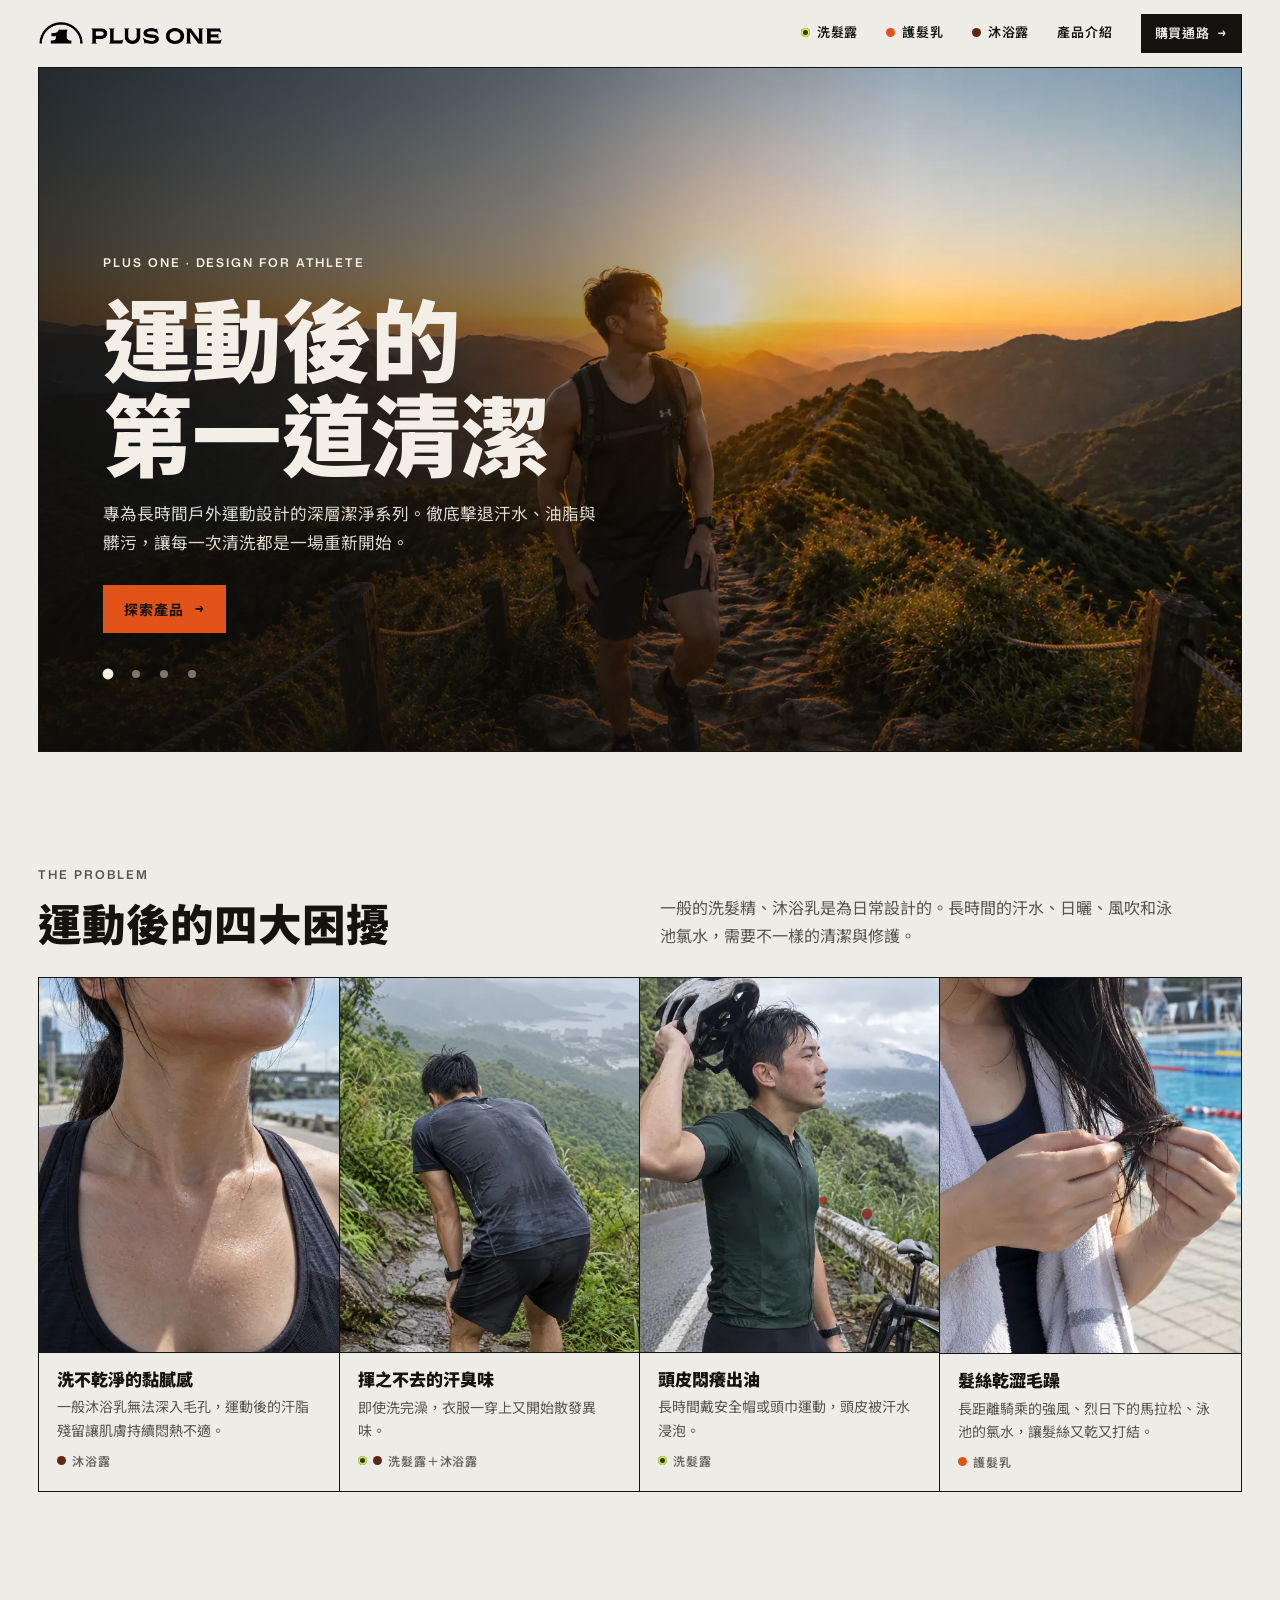
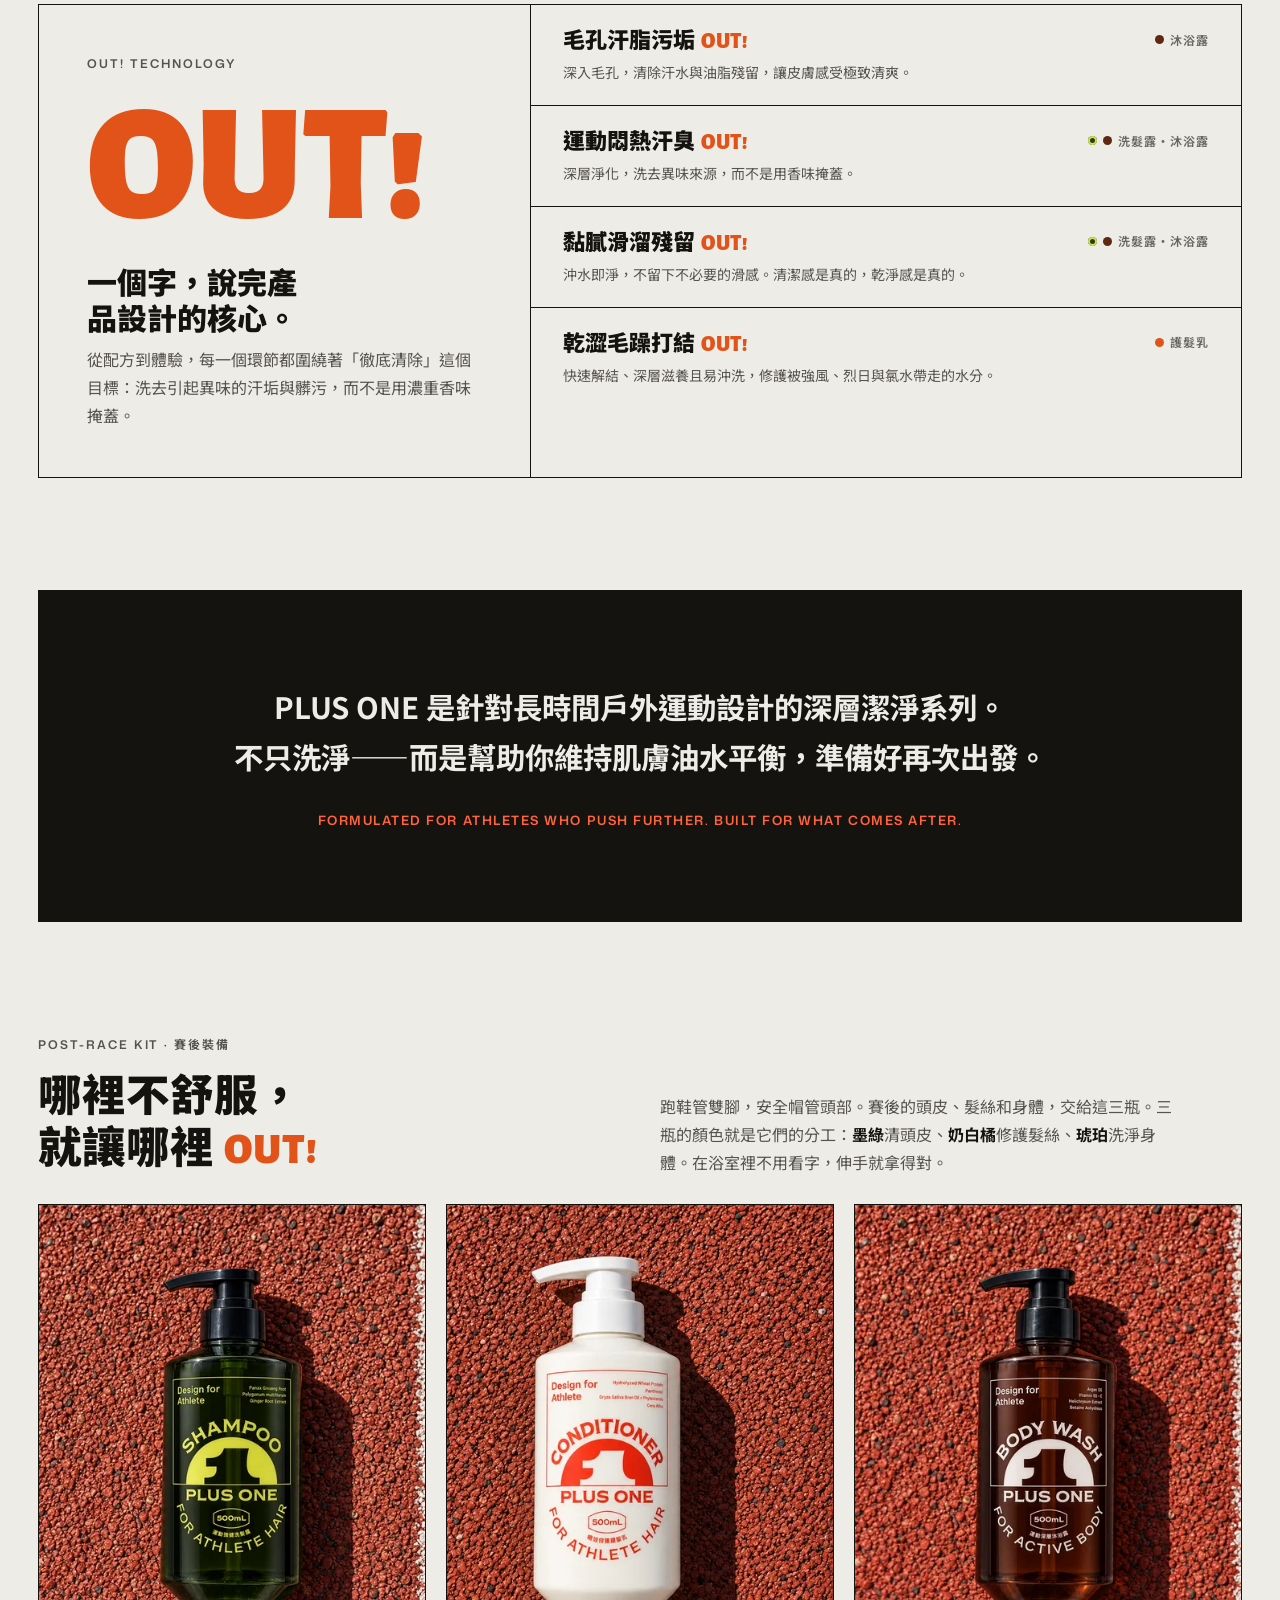
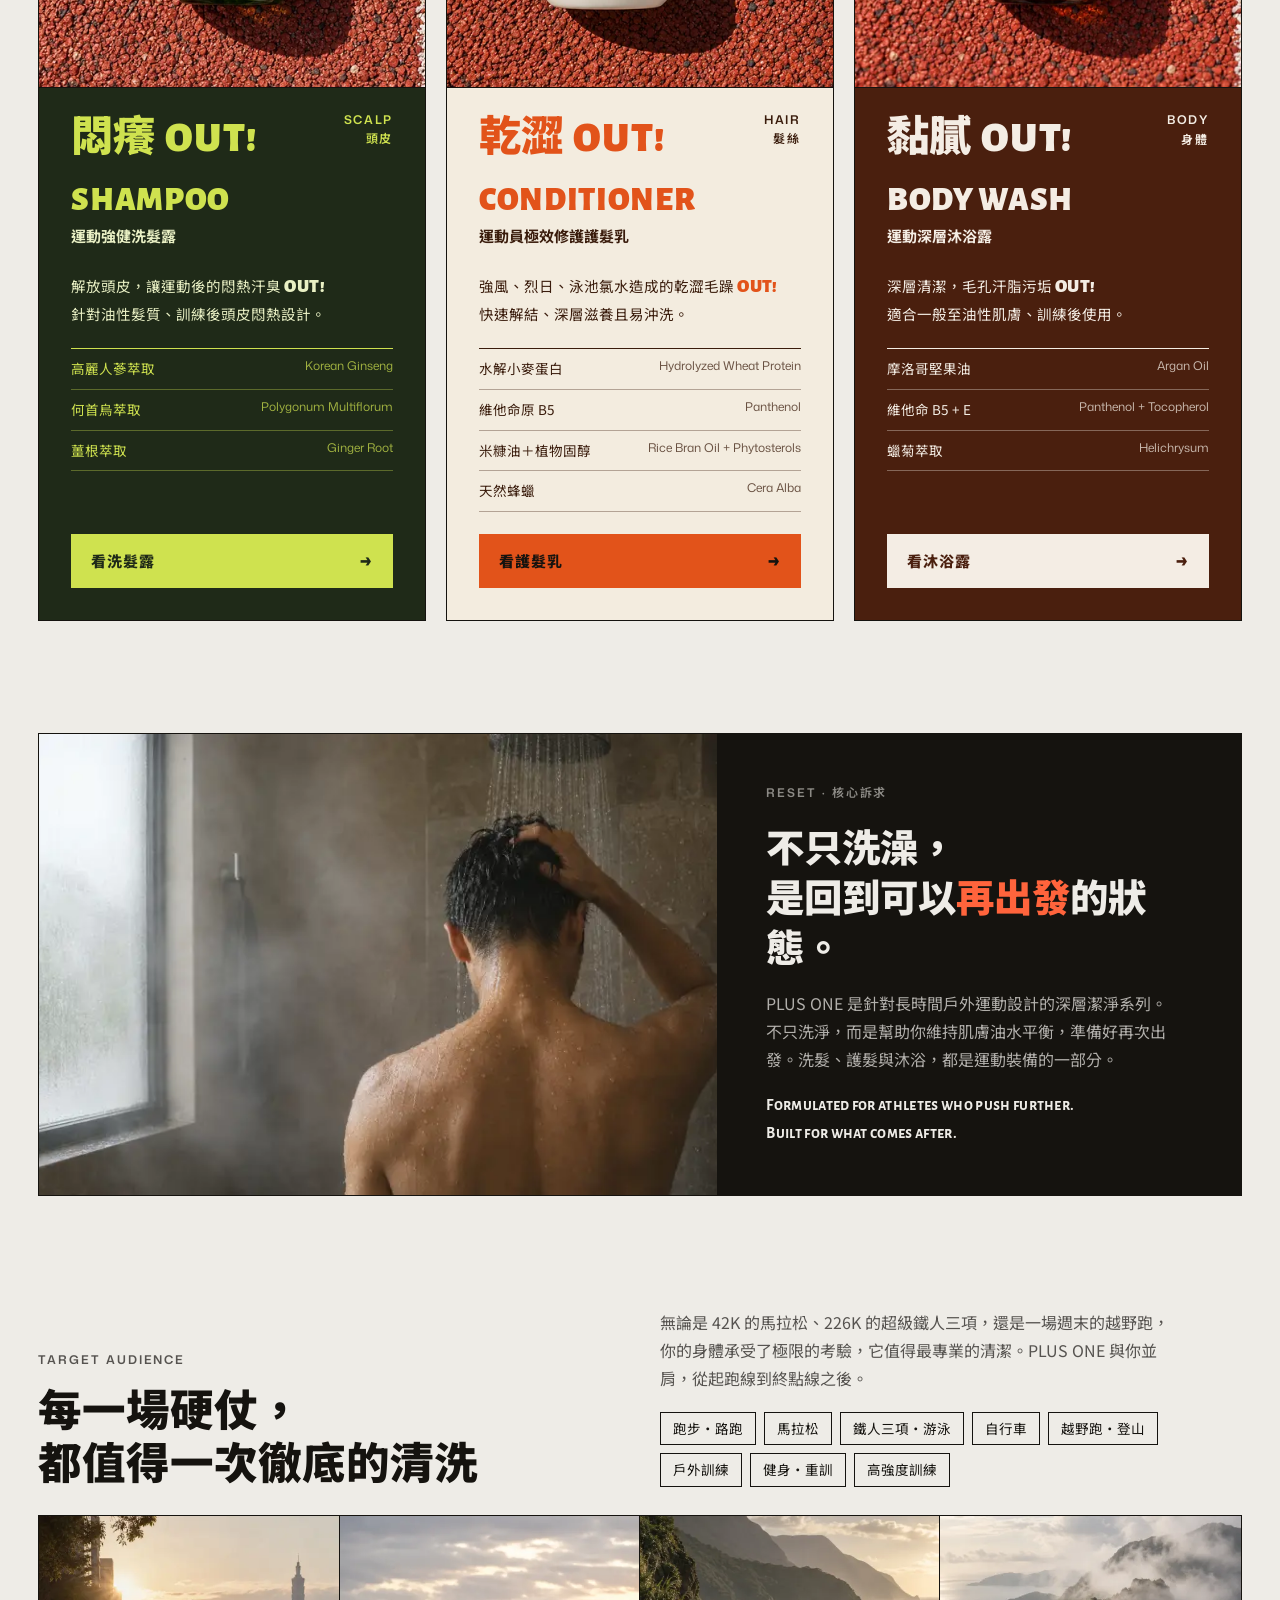
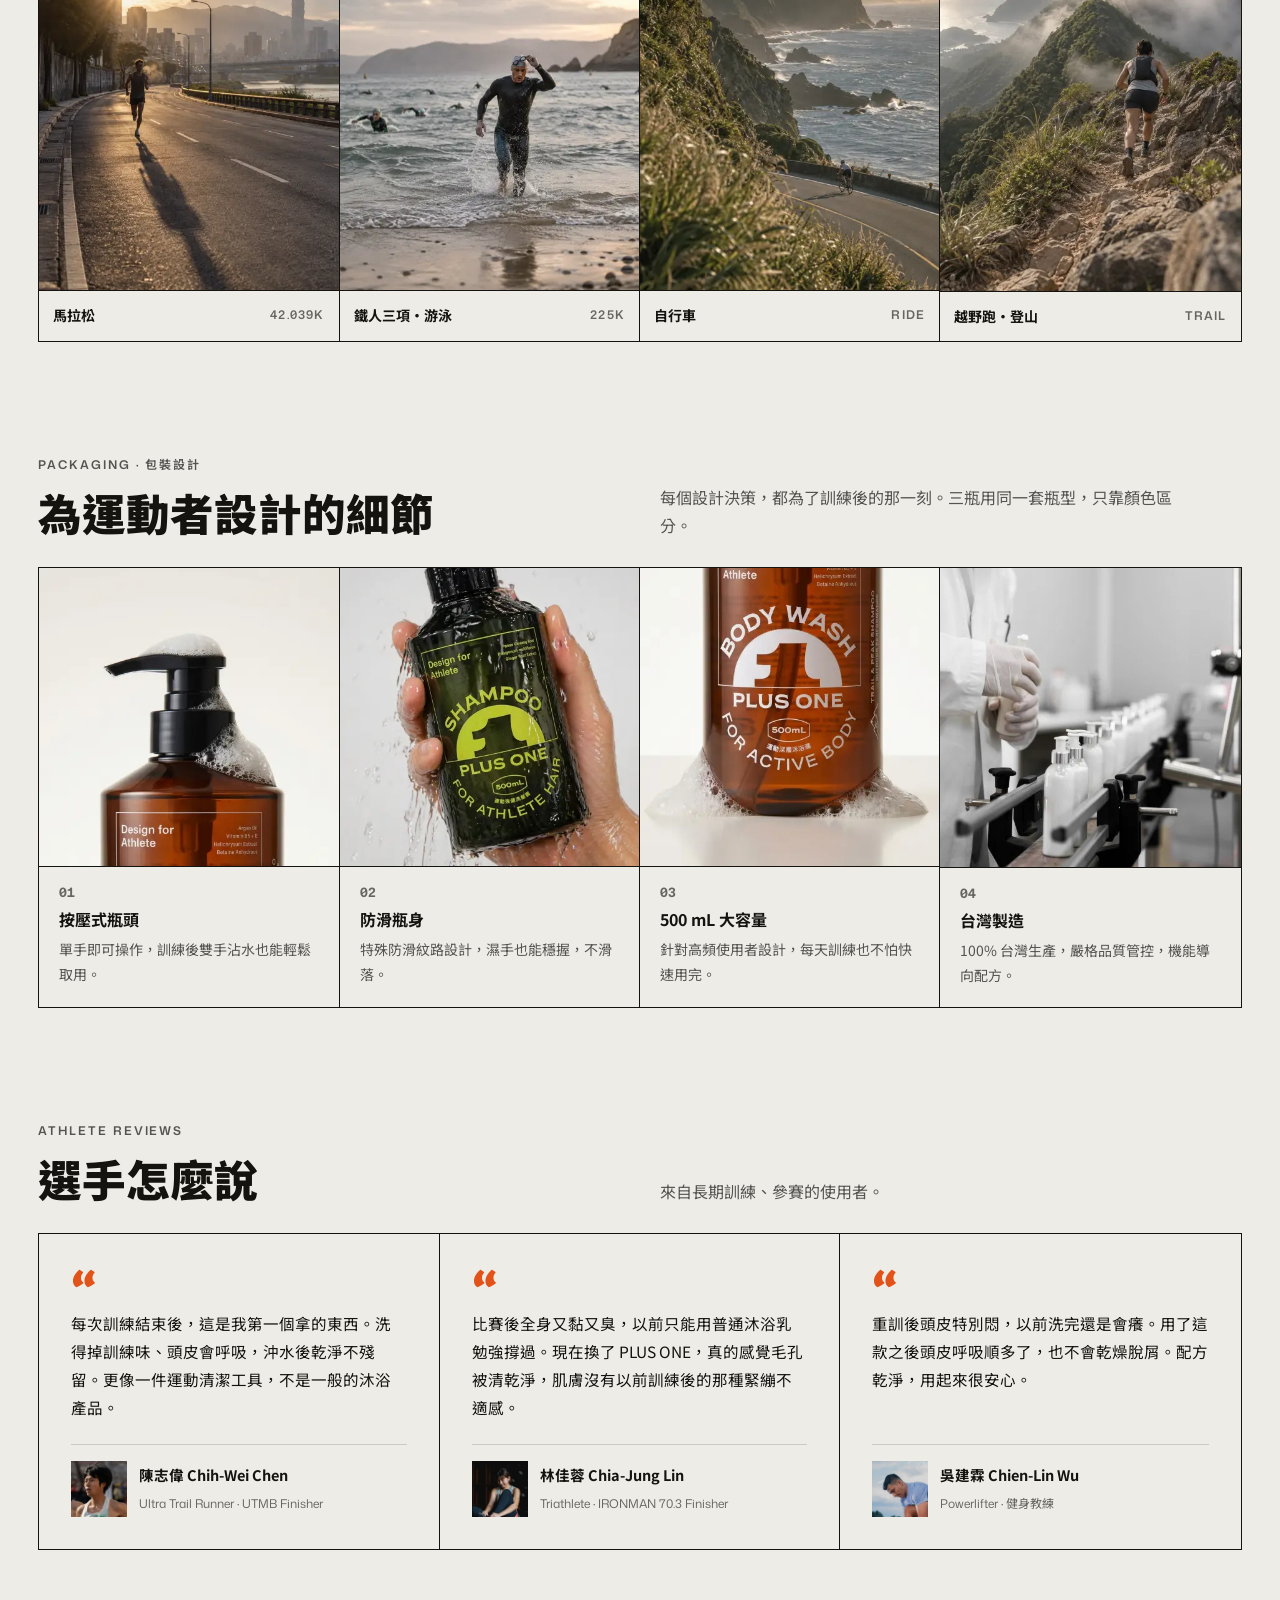
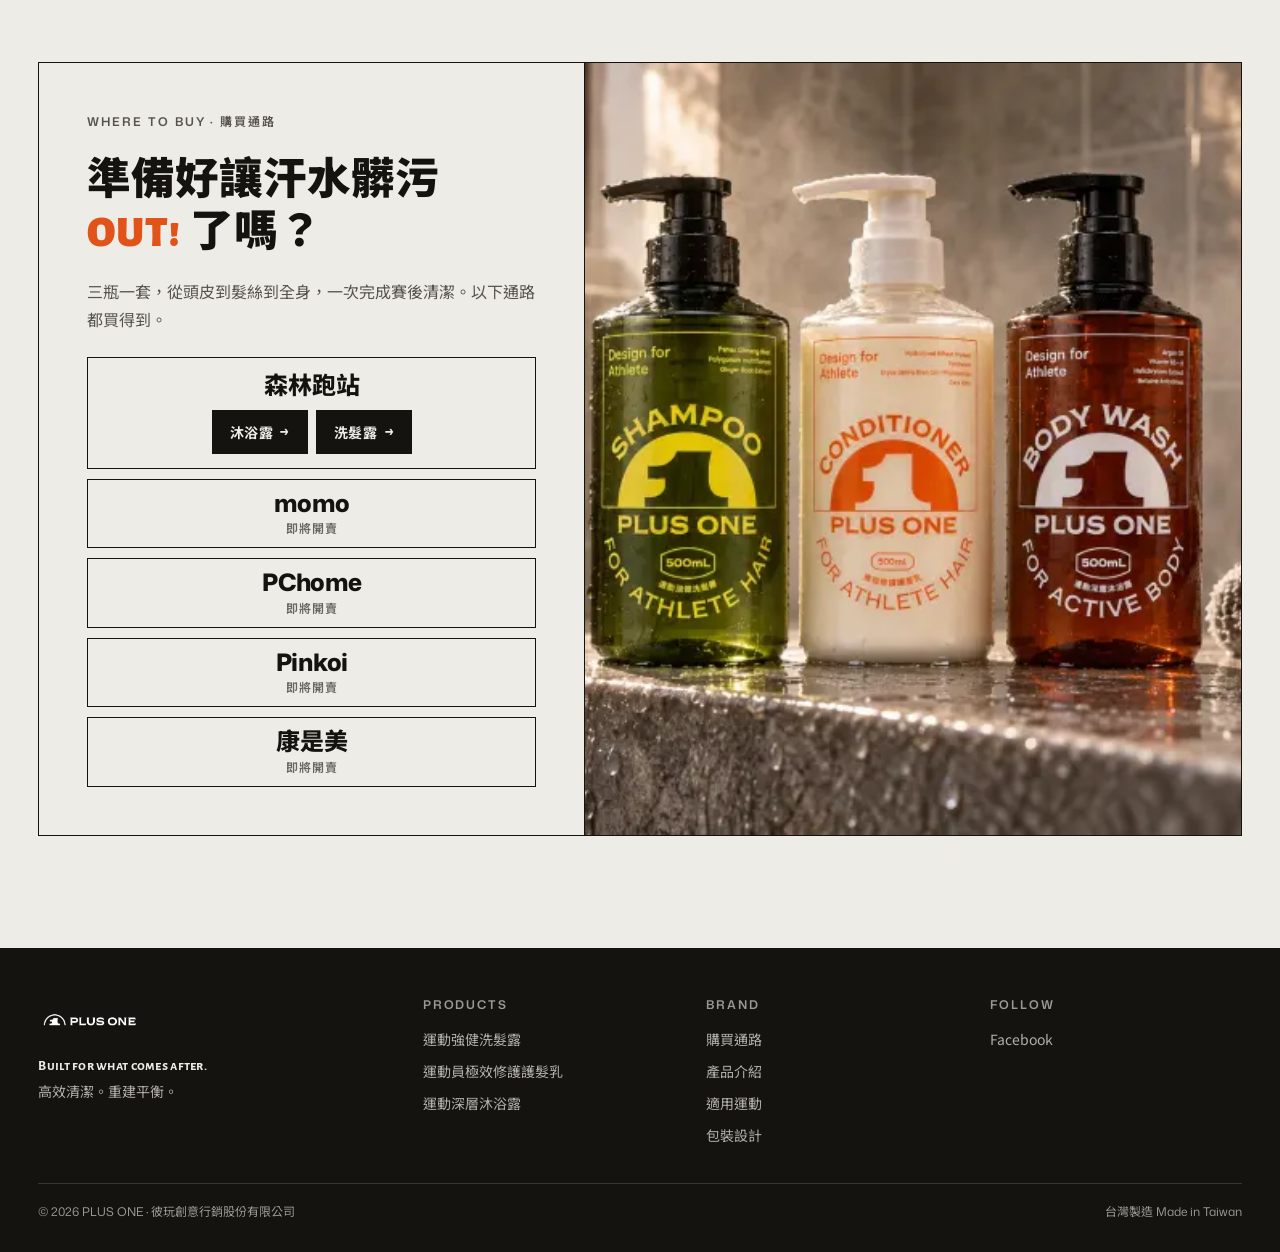
==== commit 829b9f90: "Update photos from new image set: problems, scenes, product packshots, share images Co-Authored-By: " ====
--- a/index.html
+++ b/index.html
@@ -80,19 +80,19 @@
     </div>
     <ul class="problems">
       <li>
-        <div class="ph has-img" data-shot="PR-01"><img src="assets/photos/PR-01.webp" srcset="assets/photos/PR-01-w480.webp 480w, assets/photos/PR-01-w720.webp 720w, assets/photos/PR-01.webp 1024w" sizes="(max-width:860px) 55vw, 24vw" alt="汗濕黏膩的皮膚特寫" width="1024" height="1536" loading="lazy" decoding="async"></div>
+        <div class="ph has-img" data-shot="PR-01"><img src="assets/photos/PR-01.webp?v=20261019" srcset="assets/photos/PR-01-w480.webp?v=20261019 480w, assets/photos/PR-01-w720.webp?v=20261019 720w, assets/photos/PR-01.webp?v=20261019 1024w" sizes="(max-width:860px) 55vw, 24vw" alt="汗濕黏膩的皮膚特寫" width="1024" height="1536" loading="lazy" decoding="async"></div>
         <div class="tx"><h3>洗不乾淨的黏膩感</h3><p>一般沐浴乳無法深入毛孔，運動後的汗脂殘留讓肌膚持續悶熱不適。</p><span class="fix"><i class="dot bw"></i>沐浴露</span></div>
       </li>
       <li>
-        <div class="ph has-img" data-shot="PR-02"><img src="assets/photos/PR-02.webp" srcset="assets/photos/PR-02-w480.webp 480w, assets/photos/PR-02-w720.webp 720w, assets/photos/PR-02.webp 1024w" sizes="(max-width:860px) 55vw, 24vw" alt="訓練後汗濕的運動衣" width="1024" height="1536" loading="lazy" decoding="async"></div>
+        <div class="ph has-img" data-shot="PR-02"><img src="assets/photos/PR-02.webp?v=20261019" srcset="assets/photos/PR-02-w480.webp?v=20261019 480w, assets/photos/PR-02-w720.webp?v=20261019 720w, assets/photos/PR-02.webp?v=20261019 1024w" sizes="(max-width:860px) 55vw, 24vw" alt="訓練後汗濕的運動衣" width="1024" height="1536" loading="lazy" decoding="async"></div>
         <div class="tx"><h3>揮之不去的汗臭味</h3><p>即使洗完澡，衣服一穿上又開始散發異味。</p><span class="fix"><i class="dot sh"></i><i class="dot bw"></i>洗髮露＋沐浴露</span></div>
       </li>
       <li>
-        <div class="ph has-img" data-shot="PR-03"><img src="assets/photos/PR-03.webp" srcset="assets/photos/PR-03-w480.webp 480w, assets/photos/PR-03-w720.webp 720w, assets/photos/PR-03.webp 1024w" sizes="(max-width:860px) 55vw, 24vw" alt="摘下安全帽、汗濕的頭髮" width="1024" height="1536" loading="lazy" decoding="async"></div>
+        <div class="ph has-img" data-shot="PR-03"><img src="assets/photos/PR-03.webp?v=20261019" srcset="assets/photos/PR-03-w480.webp?v=20261019 480w, assets/photos/PR-03-w720.webp?v=20261019 720w, assets/photos/PR-03.webp?v=20261019 1024w" sizes="(max-width:860px) 55vw, 24vw" alt="摘下安全帽、汗濕的頭髮" width="1024" height="1536" loading="lazy" decoding="async"></div>
         <div class="tx"><h3>頭皮悶癢出油</h3><p>長時間戴安全帽或頭巾運動，頭皮被汗水浸泡。</p><span class="fix"><i class="dot sh"></i>洗髮露</span></div>
       </li>
       <li>
-        <div class="ph has-img" data-shot="PR-04"><img src="assets/photos/PR-04.webp" srcset="assets/photos/PR-04-w480.webp 480w, assets/photos/PR-04-w720.webp 720w, assets/photos/PR-04.webp 1024w" sizes="(max-width:860px) 55vw, 24vw" alt="泳後乾澀打結的髮尾" width="1024" height="1536" loading="lazy" decoding="async"></div>
+        <div class="ph has-img" data-shot="PR-04"><img src="assets/photos/PR-04.webp?v=20261019" srcset="assets/photos/PR-04-w480.webp?v=20261019 480w, assets/photos/PR-04-w720.webp?v=20261019 720w, assets/photos/PR-04.webp?v=20261019 1024w" sizes="(max-width:860px) 55vw, 24vw" alt="泳後乾澀打結的髮尾" width="1024" height="1536" loading="lazy" decoding="async"></div>
         <div class="tx"><h3>髮絲乾澀毛躁</h3><p>長距離騎乘的強風、烈日下的馬拉松、泳池的氯水，讓髮絲又乾又打結。</p><span class="fix"><i class="dot co"></i>護髮乳</span></div>
       </li>
     </ul>
@@ -134,7 +134,7 @@
     </div>
     <div class="panels">
       <article class="panel p-sh">
-        <a class="shot" href="shampoo.html" tabindex="-1" aria-hidden="true"><div class="ph has-img on-sh"><img src="assets/photos/PK-SH.webp" srcset="assets/photos/PK-SH-w480.webp 480w, assets/photos/PK-SH-w720.webp 720w, assets/photos/PK-SH.webp 1024w" sizes="(max-width:860px) 100vw, 33vw" alt="洗髮露主圖" width="1024" height="1536" loading="lazy" decoding="async"></div></a>
+        <a class="shot" href="shampoo.html" tabindex="-1" aria-hidden="true"><div class="ph has-img on-sh"><img src="assets/photos/PK-SH.webp?v=20261019" srcset="assets/photos/PK-SH-w480.webp?v=20261019 480w, assets/photos/PK-SH-w720.webp?v=20261019 720w, assets/photos/PK-SH.webp?v=20261019 819w" sizes="(max-width:860px) 100vw, 33vw" alt="洗髮露主圖" width="819" height="1024" loading="lazy" decoding="async"></div></a>
         <div class="top"><span class="step">悶癢 <span class="out">OUT!</span></span><span class="when">Scalp<br>頭皮</span></div>
         <div><h3>SHAMPOO</h3><p class="zh">運動強健洗髮露</p></div>
         <p class="claim">解放頭皮，讓運動後的悶熱汗臭 <span class="out">OUT!</span><br>針對油性髮質、訓練後頭皮悶熱設計。</p>
@@ -146,7 +146,7 @@
         <a class="more" href="shampoo.html">看洗髮露 <span class="arr">→</span></a>
       </article>
       <article class="panel p-co">
-        <a class="shot" href="conditioner.html" tabindex="-1" aria-hidden="true"><div class="ph has-img on-co"><img src="assets/photos/PK-CO.webp" srcset="assets/photos/PK-CO-w480.webp 480w, assets/photos/PK-CO-w720.webp 720w, assets/photos/PK-CO.webp 1024w" sizes="(max-width:860px) 100vw, 33vw" alt="護髮乳主圖" width="1024" height="1536" loading="lazy" decoding="async"></div></a>
+        <a class="shot" href="conditioner.html" tabindex="-1" aria-hidden="true"><div class="ph has-img on-co"><img src="assets/photos/PK-CO.webp?v=20261019" srcset="assets/photos/PK-CO-w480.webp?v=20261019 480w, assets/photos/PK-CO-w720.webp?v=20261019 720w, assets/photos/PK-CO.webp?v=20261019 819w" sizes="(max-width:860px) 100vw, 33vw" alt="護髮乳主圖" width="819" height="1024" loading="lazy" decoding="async"></div></a>
         <div class="top"><span class="step">乾澀 <span class="out">OUT!</span></span><span class="when">Hair<br>髮絲</span></div>
         <div><h3>CONDITIONER</h3><p class="zh">運動員極效修護護髮乳</p></div>
         <p class="claim">強風、烈日、泳池氯水造成的乾澀毛躁 <span class="out">OUT!</span><br>快速解結、深層滋養且易沖洗。</p>
@@ -159,7 +159,7 @@
         <a class="more" href="conditioner.html">看護髮乳 <span class="arr">→</span></a>
       </article>
       <article class="panel p-bw">
-        <a class="shot" href="body-wash.html" tabindex="-1" aria-hidden="true"><div class="ph has-img on-bw"><img src="assets/photos/PK-BW.webp" srcset="assets/photos/PK-BW-w480.webp 480w, assets/photos/PK-BW-w720.webp 720w, assets/photos/PK-BW.webp 1024w" sizes="(max-width:860px) 100vw, 33vw" alt="沐浴露主圖" width="1024" height="1536" loading="lazy" decoding="async"></div></a>
+        <a class="shot" href="body-wash.html" tabindex="-1" aria-hidden="true"><div class="ph has-img on-bw"><img src="assets/photos/PK-BW.webp?v=20261019" srcset="assets/photos/PK-BW-w480.webp?v=20261019 480w, assets/photos/PK-BW-w720.webp?v=20261019 720w, assets/photos/PK-BW.webp?v=20261019 819w" sizes="(max-width:860px) 100vw, 33vw" alt="沐浴露主圖" width="819" height="1024" loading="lazy" decoding="async"></div></a>
         <div class="top"><span class="step">黏膩 <span class="out">OUT!</span></span><span class="when">Body<br>身體</span></div>
         <div><h3>BODY WASH</h3><p class="zh">運動深層沐浴露</p></div>
         <p class="claim">深層清潔，毛孔汗脂污垢 <span class="out">OUT!</span><br>適合一般至油性肌膚、訓練後使用。</p>
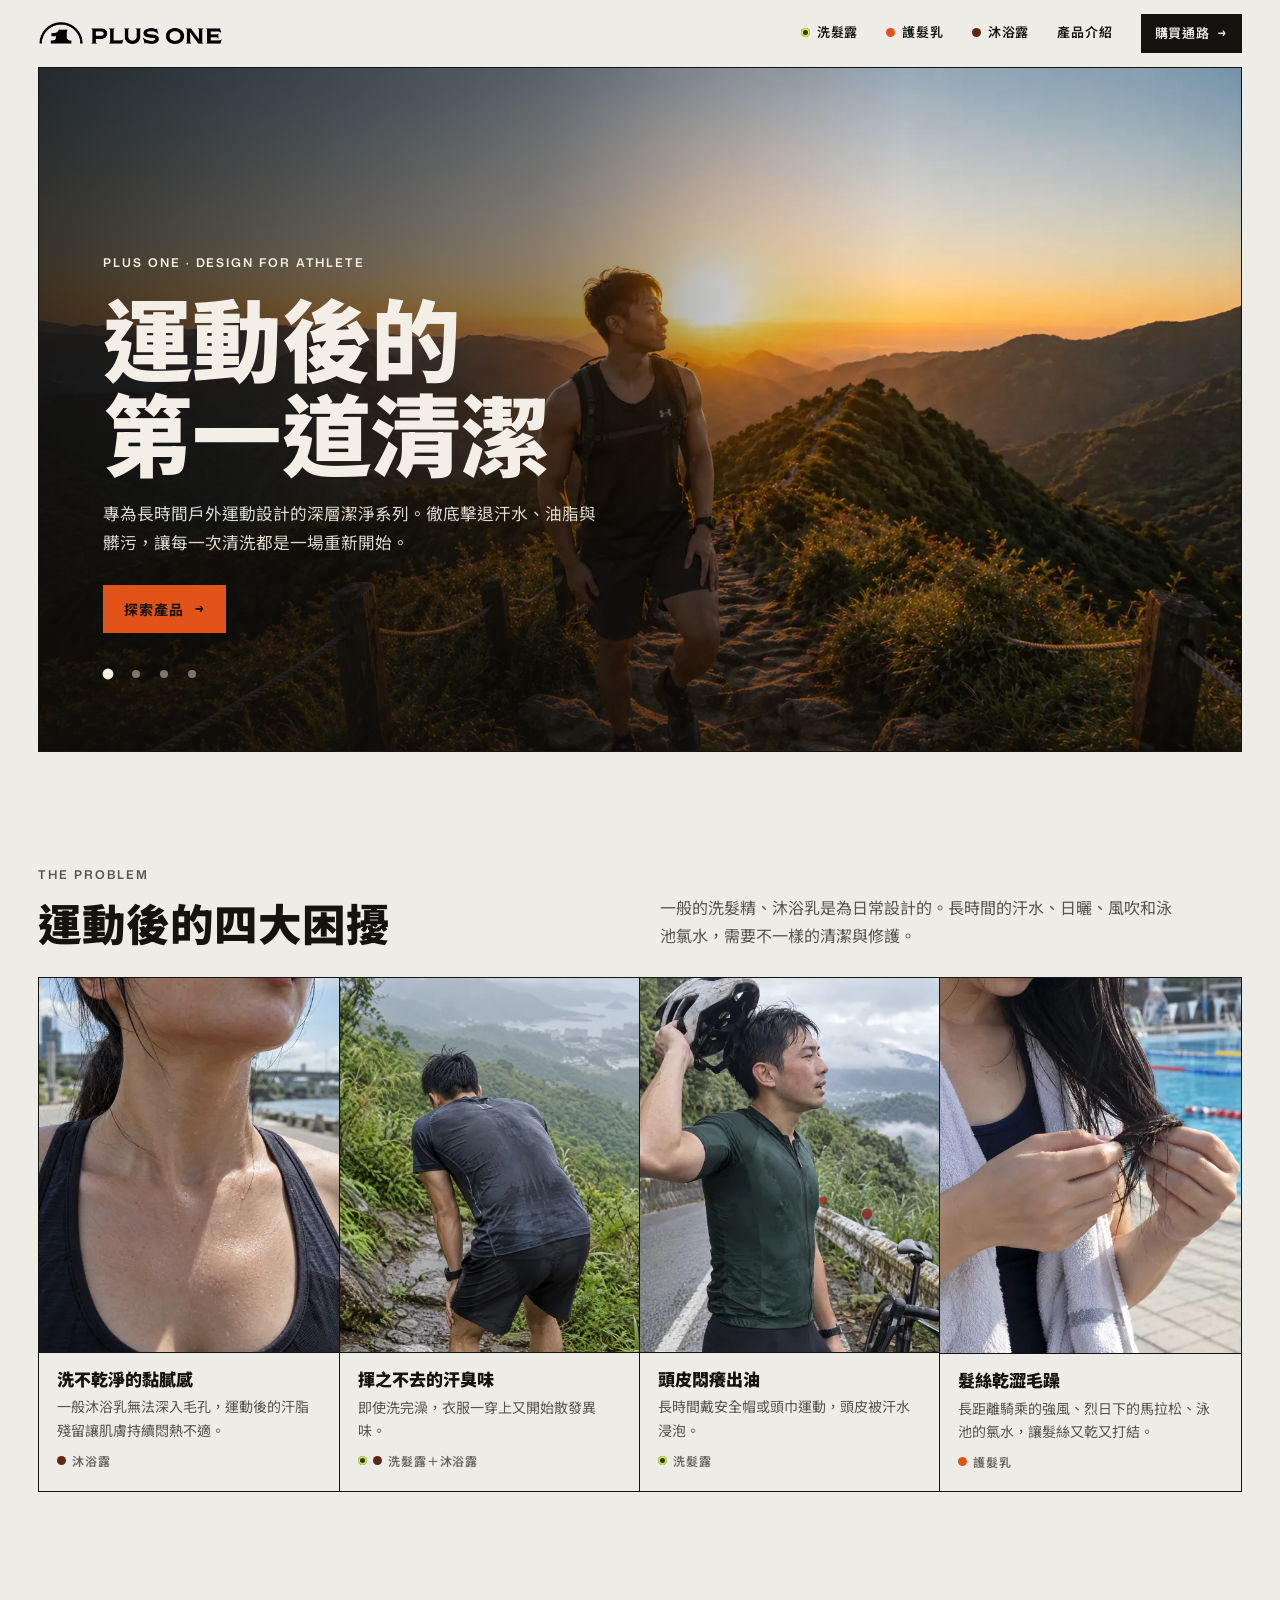
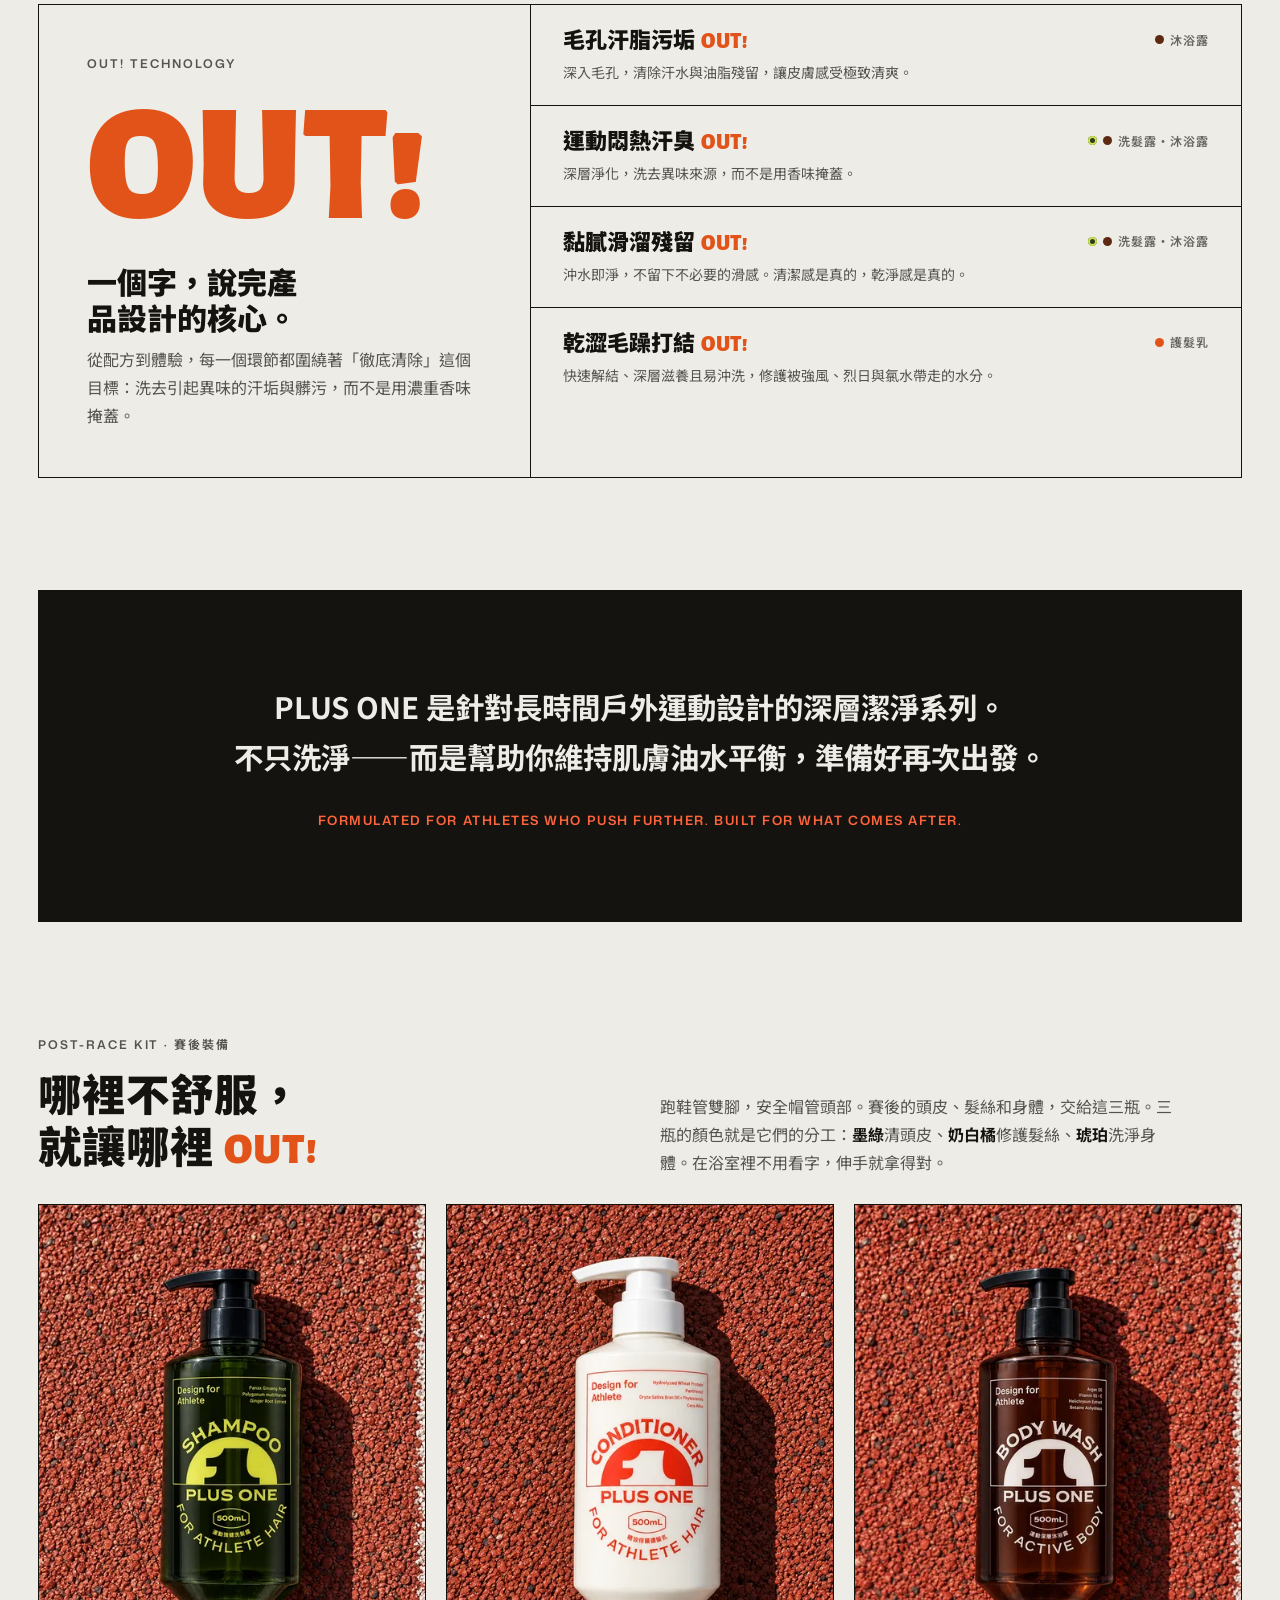
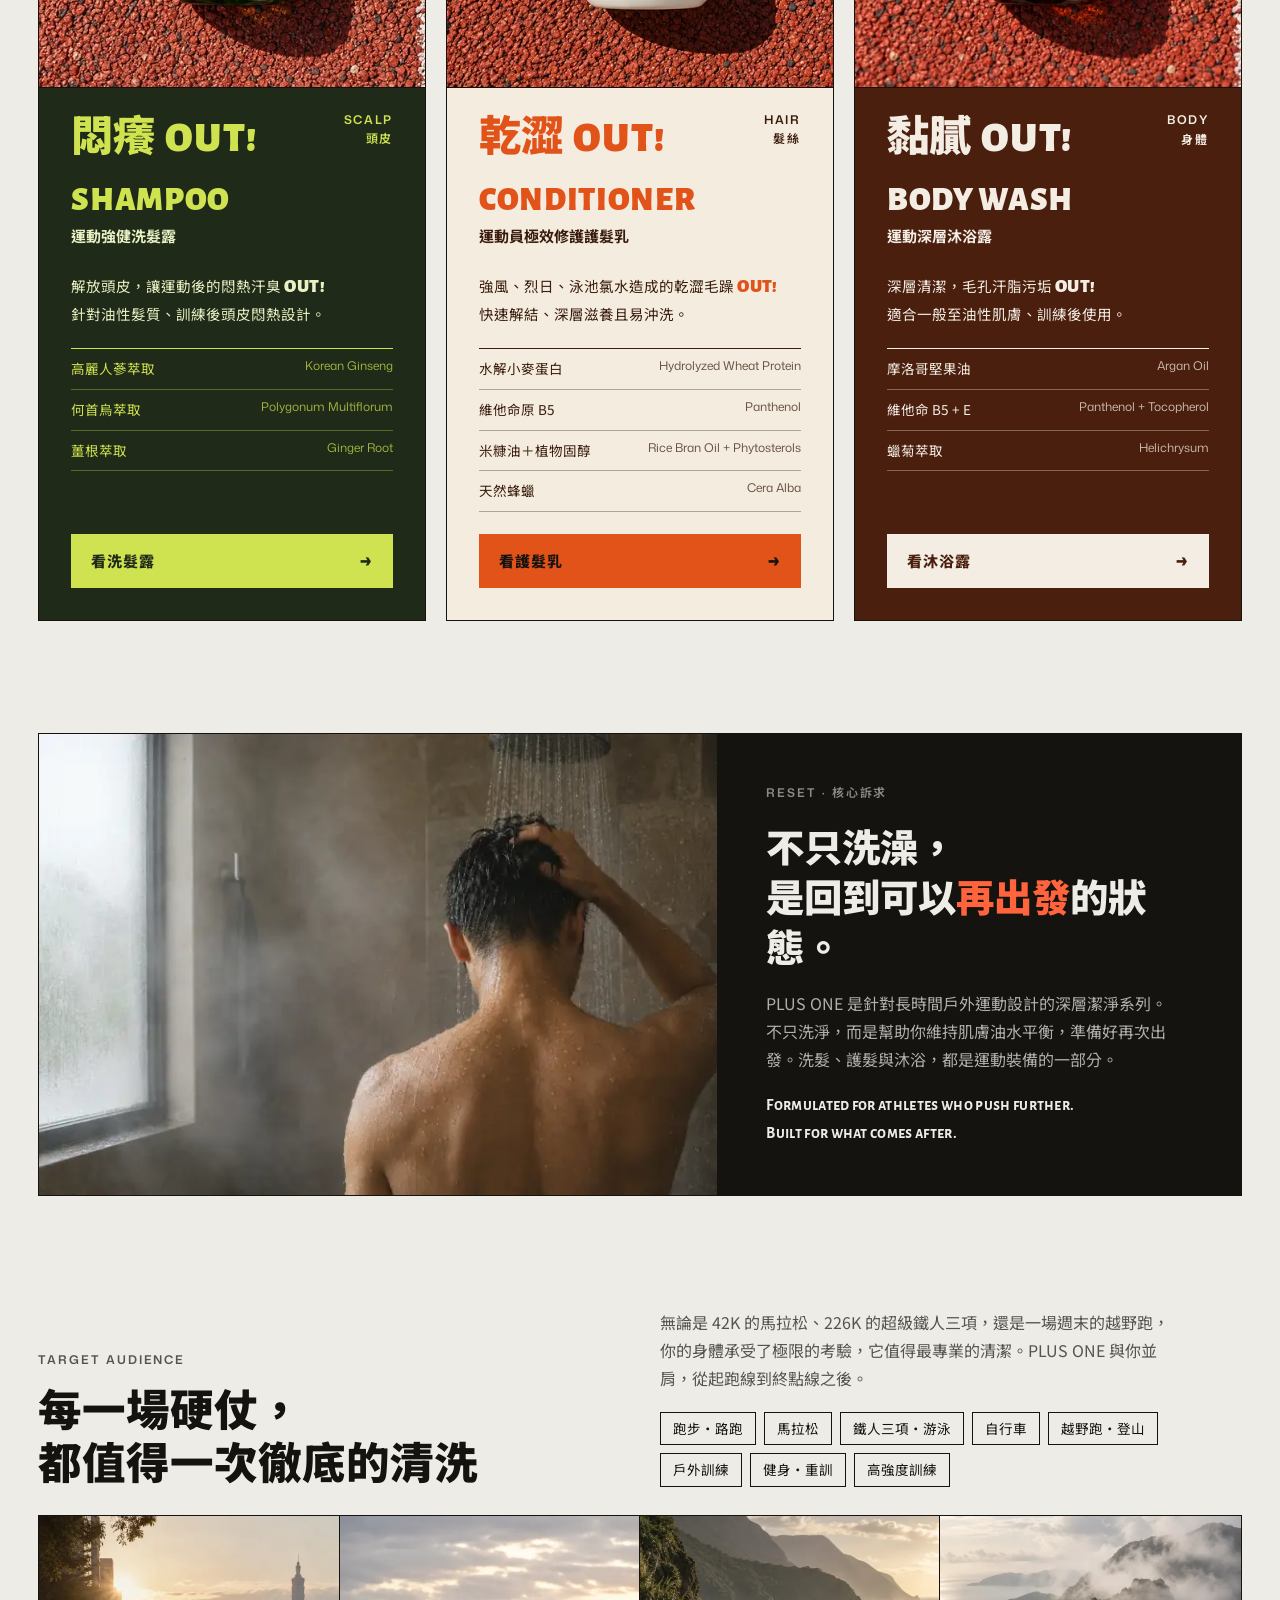
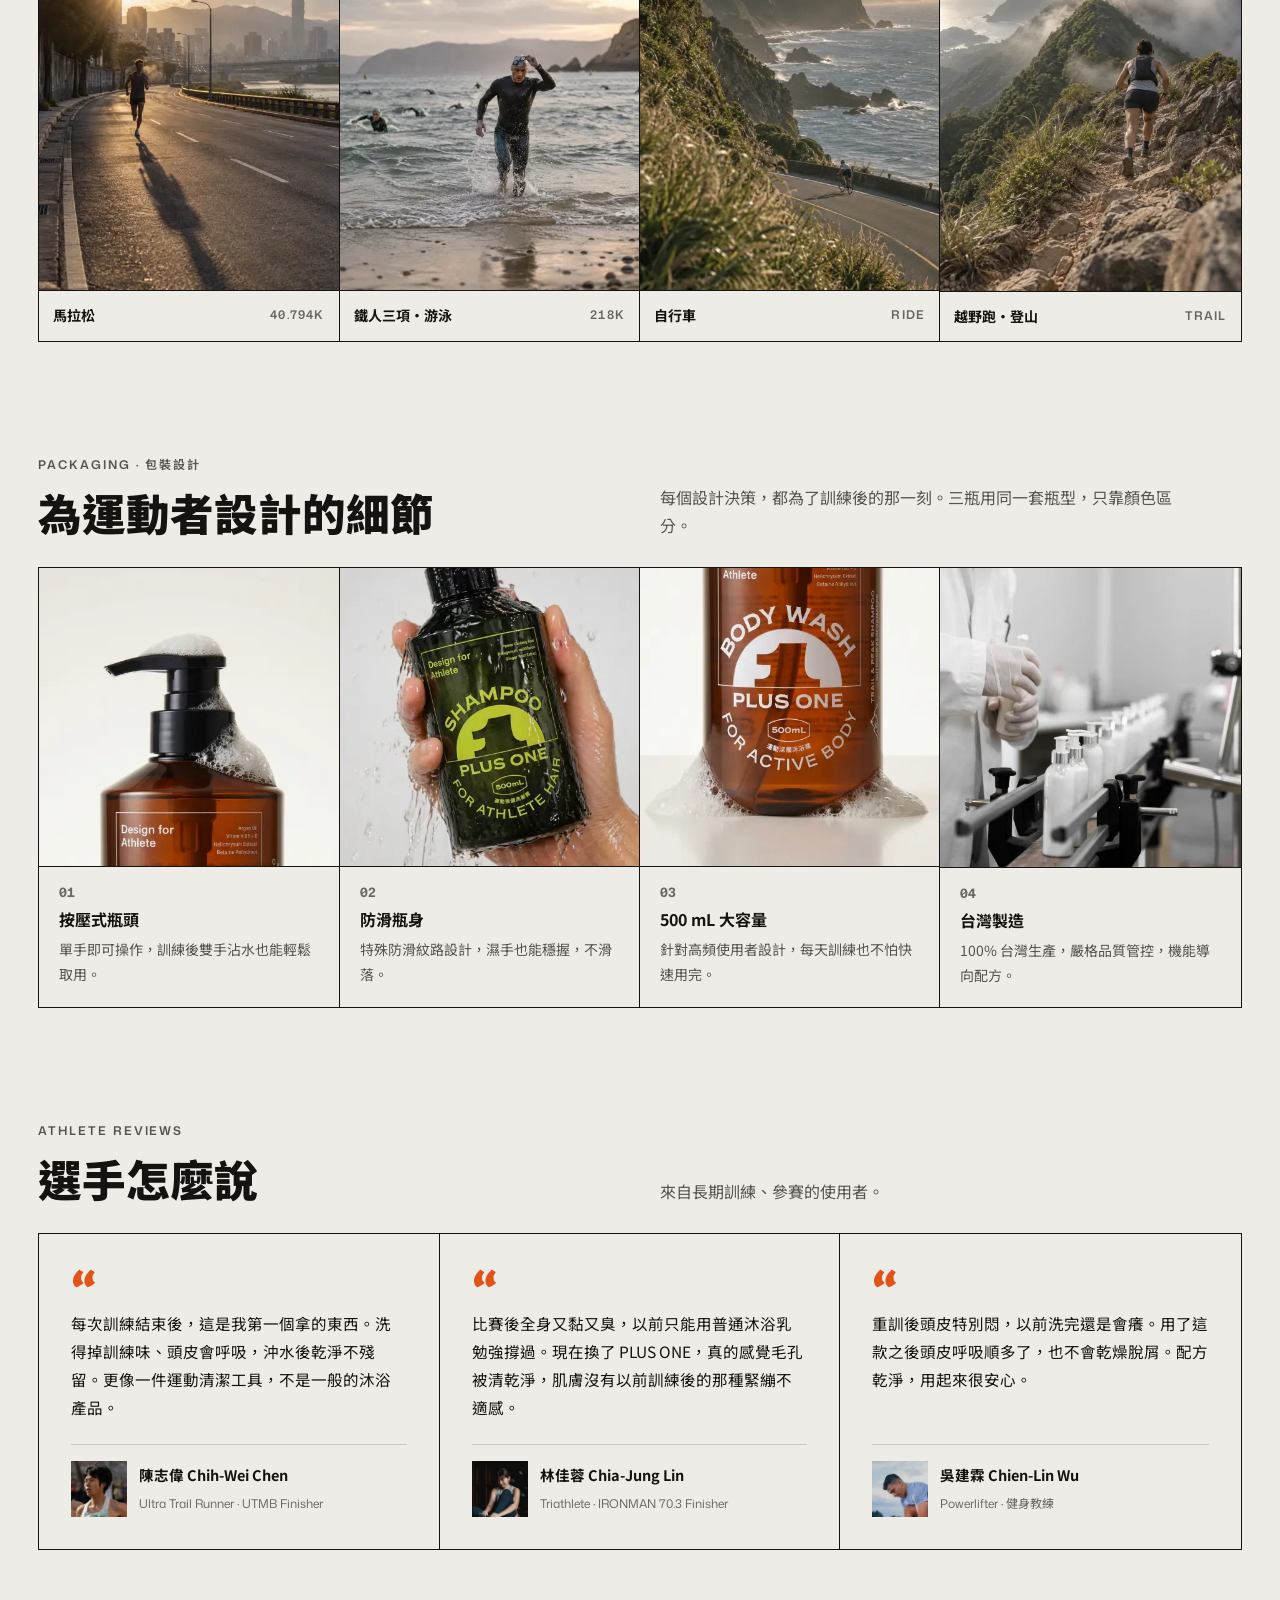
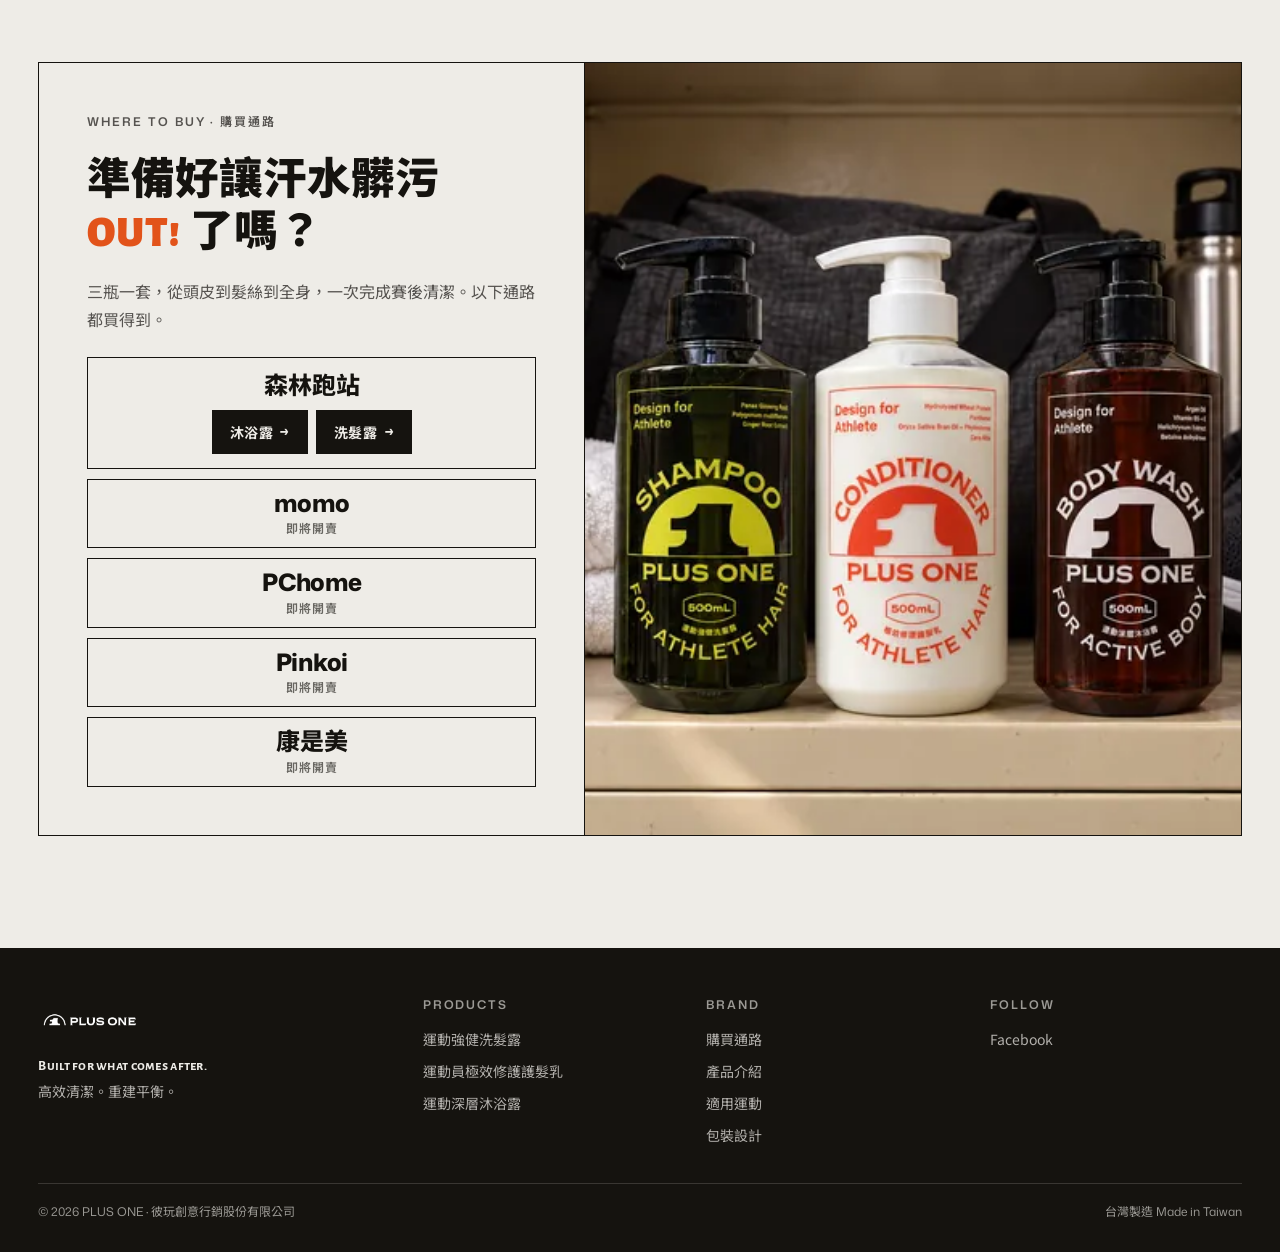
==== commit 723b9c26: "Center conditioner packshot crop; replace CL-01 with locker photo Co-Authored-By: Claude Opus 5.5 <n" ====
--- a/index.html
+++ b/index.html
@@ -146,7 +146,7 @@
         <a class="more" href="shampoo.html">看洗髮露 <span class="arr">→</span></a>
       </article>
       <article class="panel p-co">
-        <a class="shot" href="conditioner.html" tabindex="-1" aria-hidden="true"><div class="ph has-img on-co"><img src="assets/photos/PK-CO.webp?v=20261019" srcset="assets/photos/PK-CO-w480.webp?v=20261019 480w, assets/photos/PK-CO-w720.webp?v=20261019 720w, assets/photos/PK-CO.webp?v=20261019 819w" sizes="(max-width:860px) 100vw, 33vw" alt="護髮乳主圖" width="819" height="1024" loading="lazy" decoding="async"></div></a>
+        <a class="shot" href="conditioner.html" tabindex="-1" aria-hidden="true"><div class="ph has-img on-co"><img src="assets/photos/PK-CO.webp?v=20261019b" srcset="assets/photos/PK-CO-w480.webp?v=20261019b 480w, assets/photos/PK-CO-w720.webp?v=20261019b 720w, assets/photos/PK-CO.webp?v=20261019b 819w" sizes="(max-width:860px) 100vw, 33vw" alt="護髮乳主圖" width="819" height="1024" loading="lazy" decoding="async"></div></a>
         <div class="top"><span class="step">乾澀 <span class="out">OUT!</span></span><span class="when">Hair<br>髮絲</span></div>
         <div><h3>CONDITIONER</h3><p class="zh">運動員極效修護護髮乳</p></div>
         <p class="claim">強風、烈日、泳池氯水造成的乾澀毛躁 <span class="out">OUT!</span><br>快速解結、深層滋養且易沖洗。</p>
@@ -257,7 +257,7 @@
           <li><a class="shop" data-shop="cosmed" aria-disabled="true"><b>康是美</b><span class="st">即將開賣</span></a></li>
         </ul>
       </div>
-    <div class="ph has-img" data-shot="CL-01"><img src="assets/photos/CL-01.webp" srcset="assets/photos/CL-01-w480.webp 480w, assets/photos/CL-01-w720.webp 720w, assets/photos/CL-01-w1000.webp 1000w, assets/photos/CL-01.webp 1400w" sizes="(max-width:860px) 55vw, 50vw" alt="三瓶並排在淋浴間置物架" width="1400" height="934" loading="lazy" decoding="async"></div>
+    <div class="ph has-img" data-shot="CL-01"><img src="assets/photos/CL-01.webp?v=20261019b" srcset="assets/photos/CL-01-w480.webp?v=20261019b 480w, assets/photos/CL-01-w720.webp?v=20261019b 720w, assets/photos/CL-01-w1000.webp?v=20261019b 1000w, assets/photos/CL-01.webp?v=20261019b 1400w" sizes="(max-width:860px) 55vw, 50vw" alt="三瓶並排在淋浴間置物架" width="1400" height="934" loading="lazy" decoding="async"></div>
     </div>
   </section>
 </main>
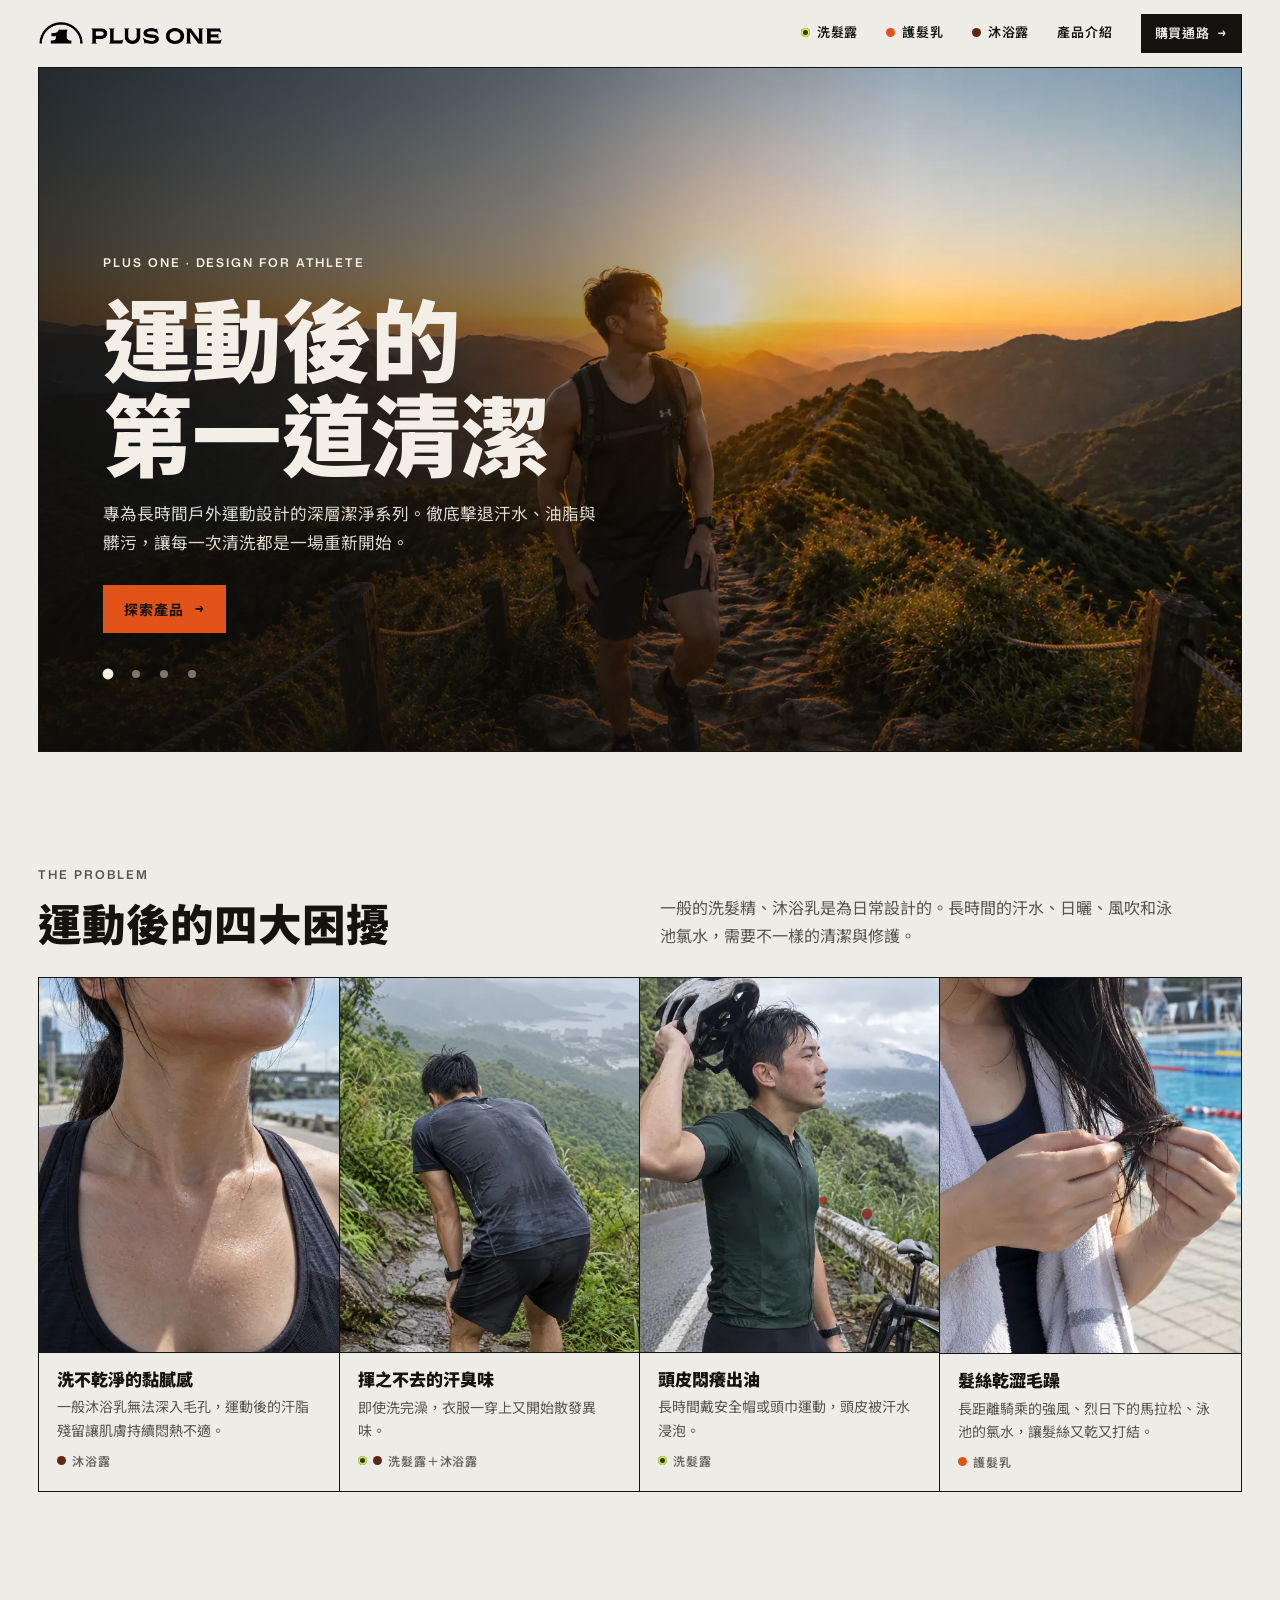
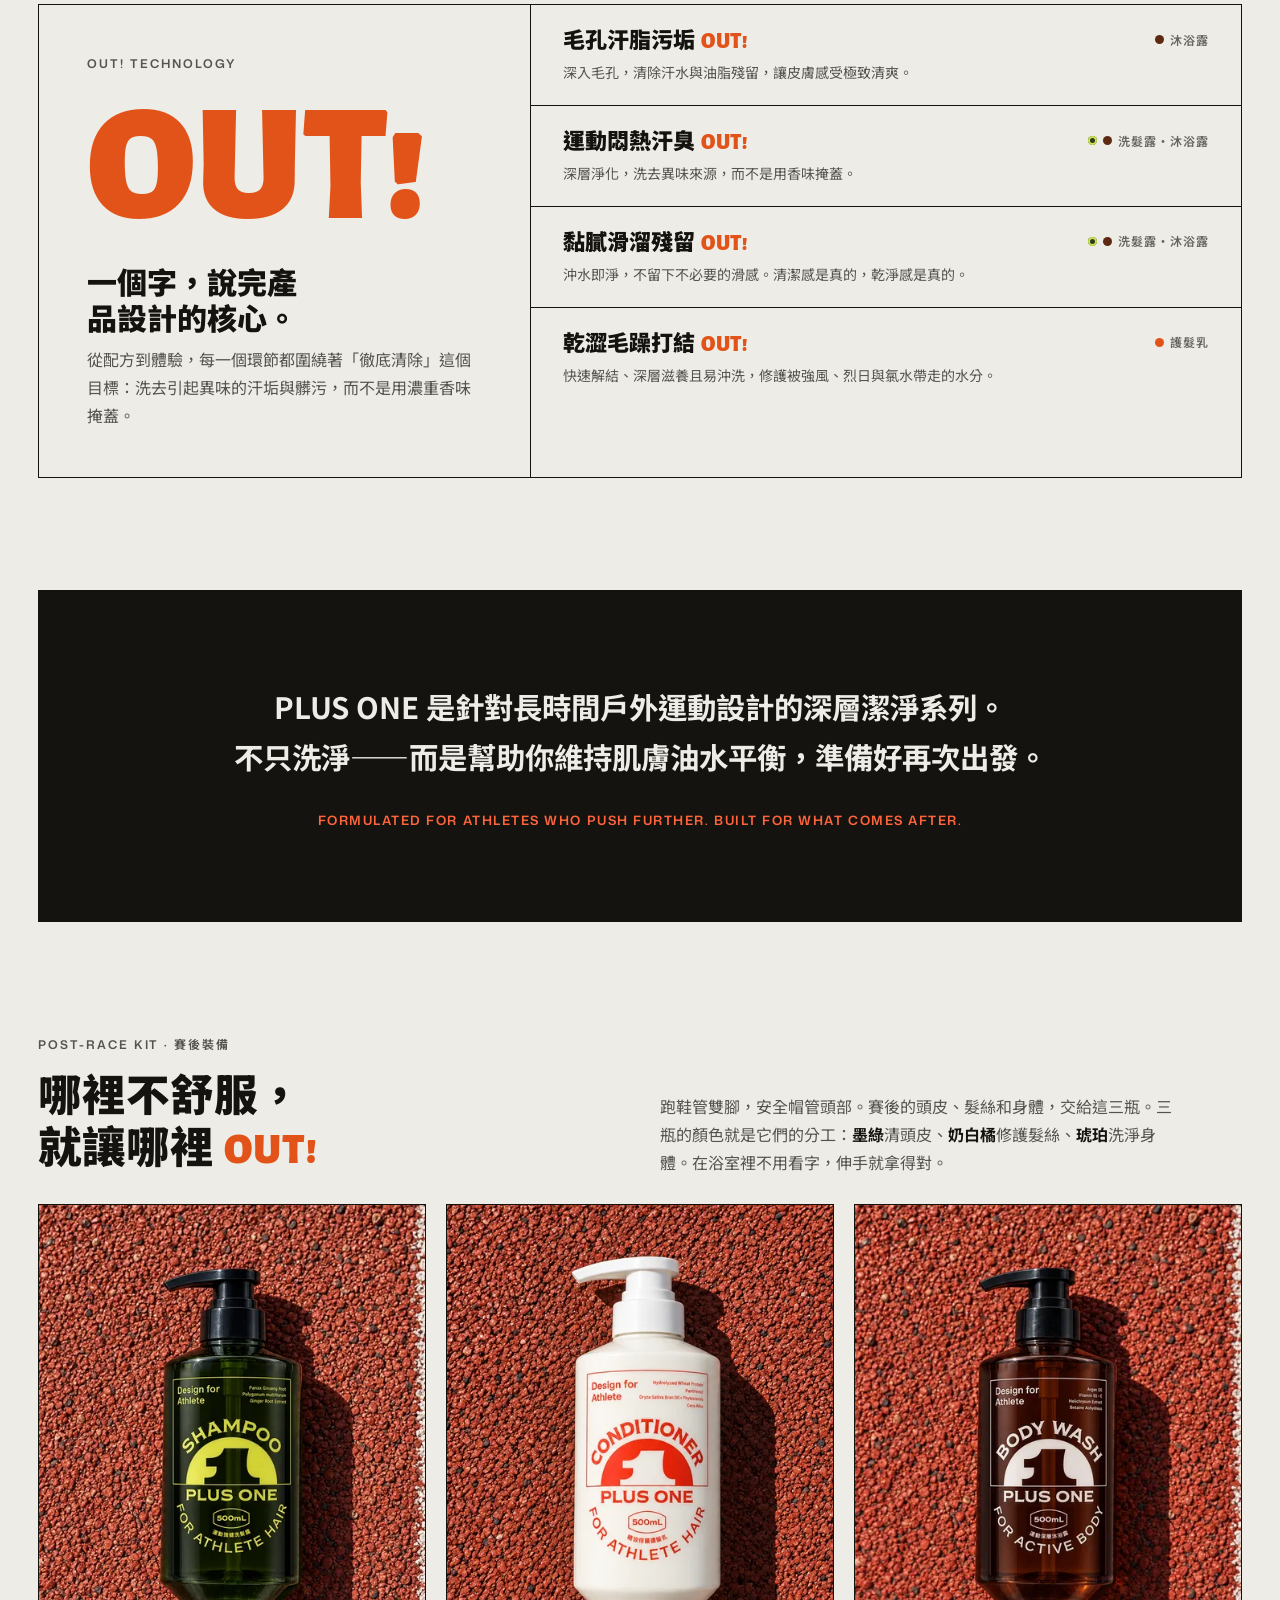
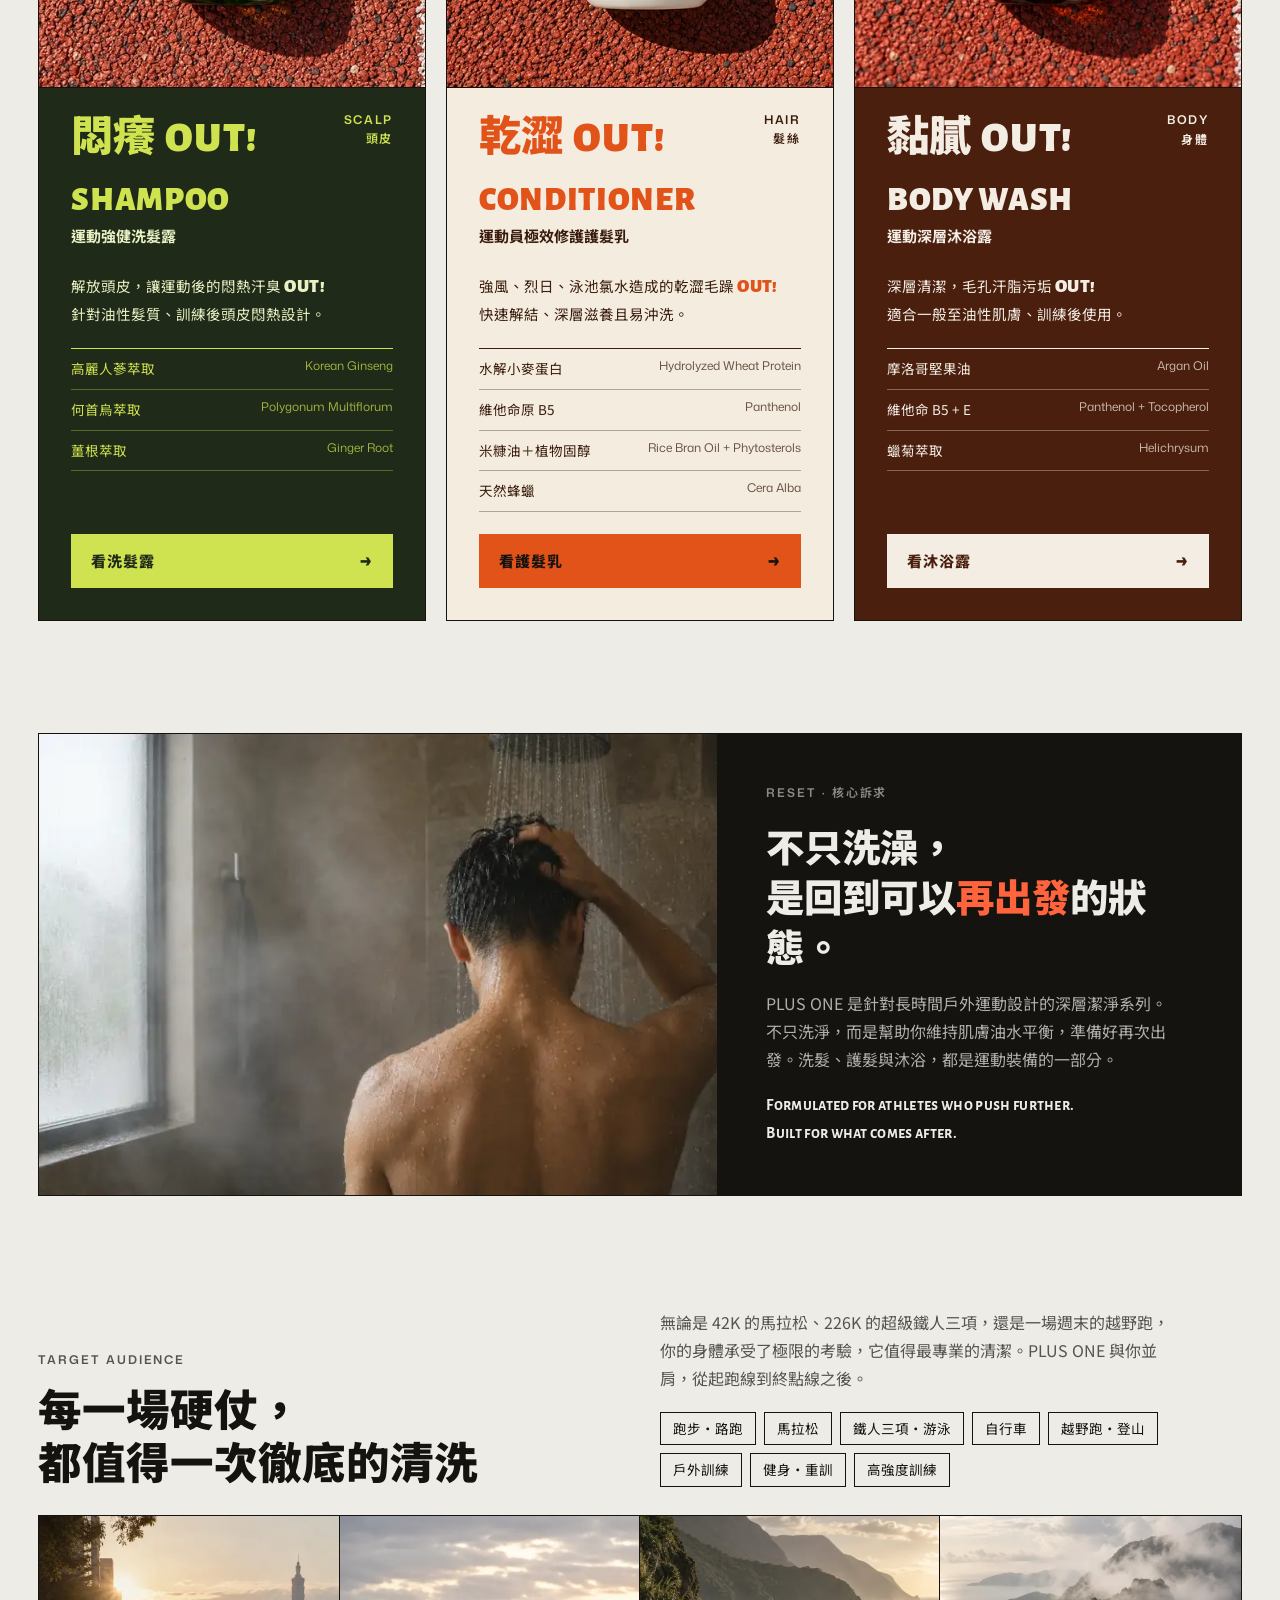
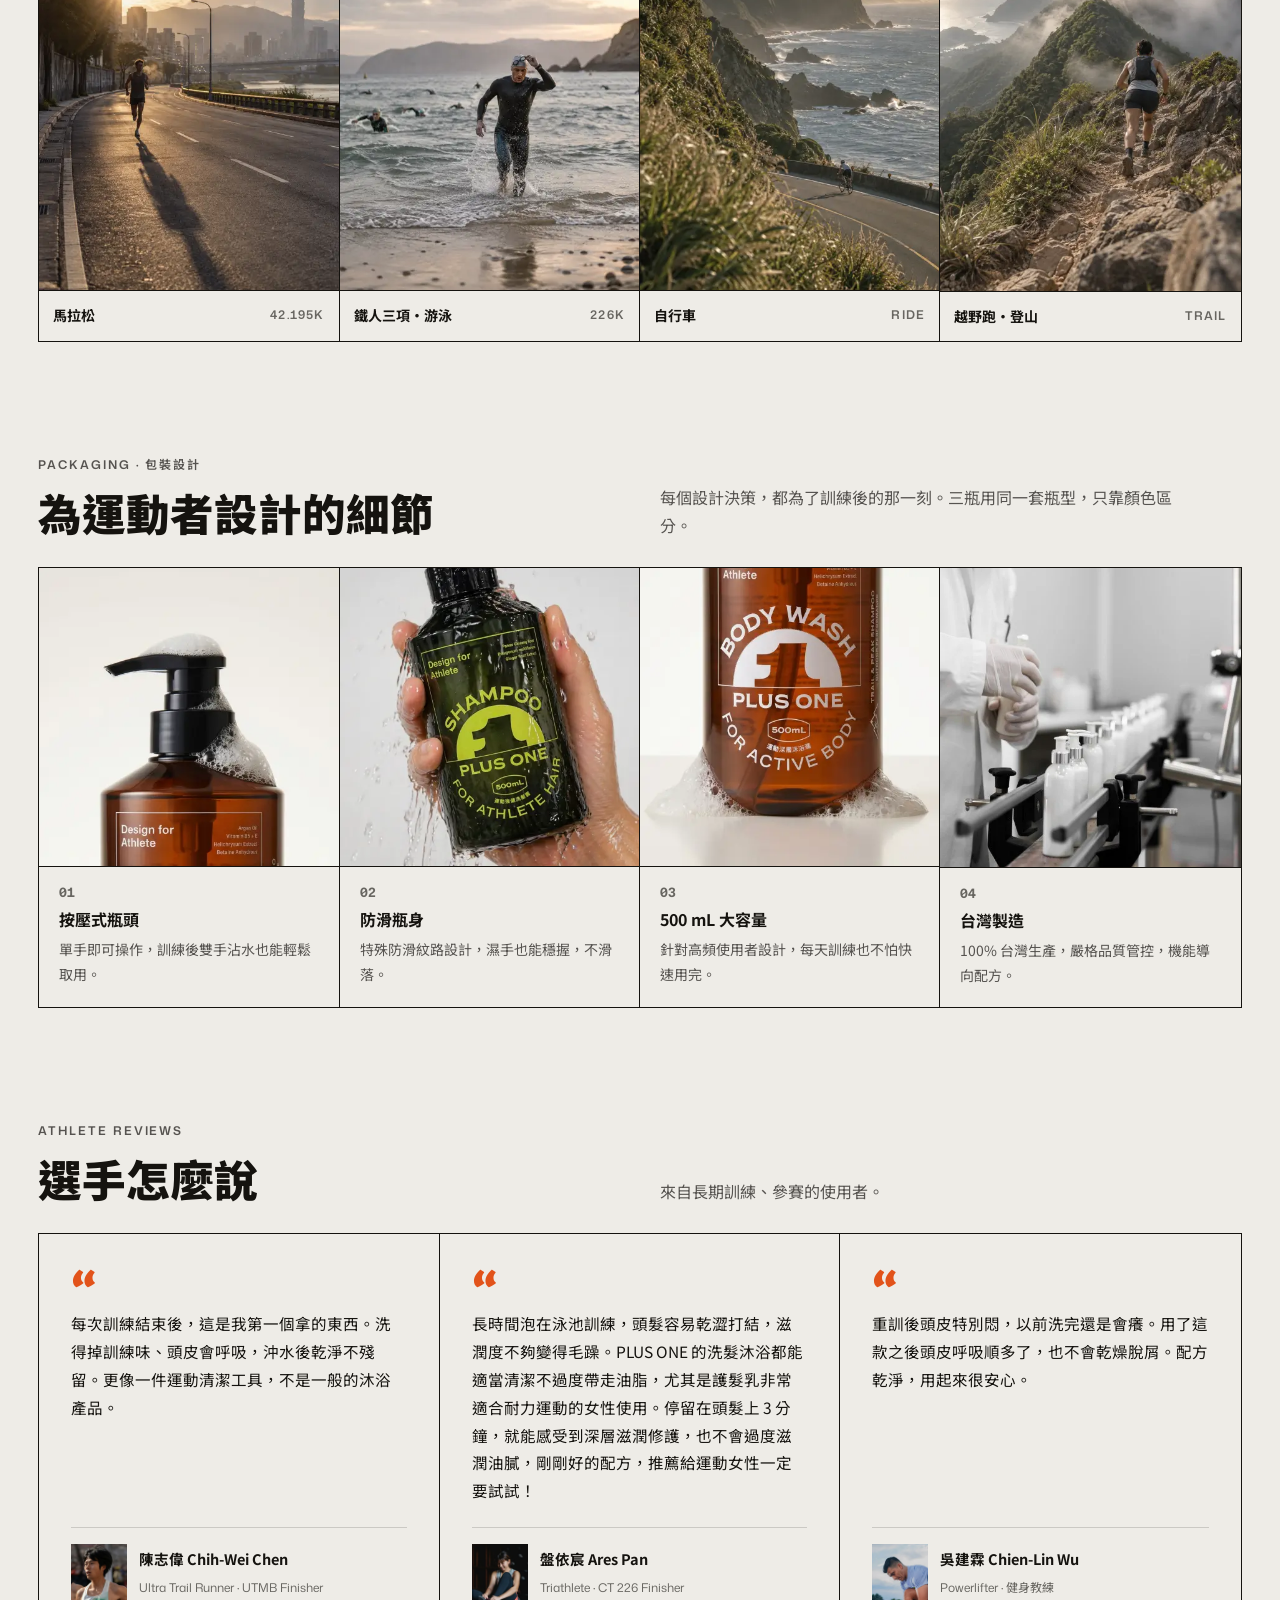
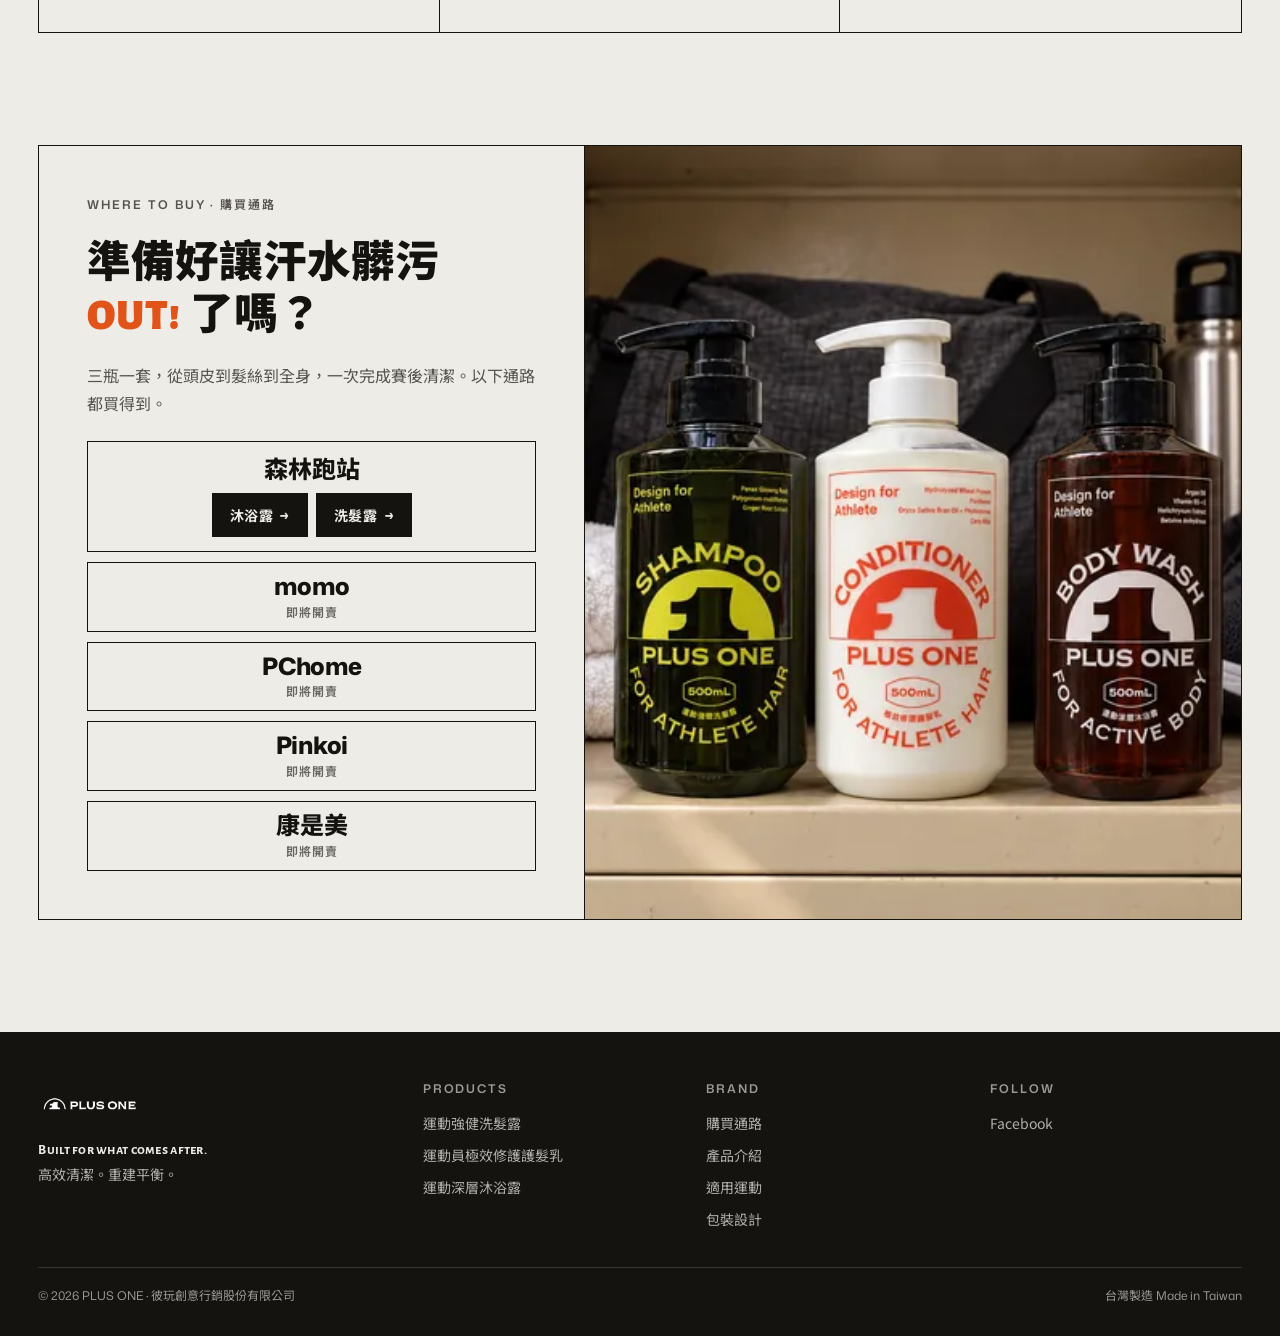
==== commit 7f6cf1ea: "Replace Chia-Jung Lin review with Ares Pan (CT 226); move review to conditioner page; re-subset Noto" ====
--- a/index.html
+++ b/index.html
@@ -19,7 +19,7 @@
 <link rel="icon" type="image/png" sizes="32x32" href="assets/Favicon/favicon-32x32.png">
 <link rel="icon" type="image/png" sizes="196x196" href="assets/Favicon/favicon-196x196.png">
 <link rel="apple-touch-icon" sizes="180x180" href="assets/Favicon/favicon-180x180.png">
-<link rel="stylesheet" href="css/site.css?v=20261016a">
+<link rel="stylesheet" href="css/site.css?v=20261028a">
 <script type="application/ld+json">
 {
   "@context":"https://schema.org",
@@ -231,8 +231,8 @@
         <figcaption class="who"><div class="ph has-img" data-shot="RV-01"><img src="assets/photos/RV-01.webp" alt="陳志偉" width="240" height="240" loading="lazy" decoding="async"></div><div><b>陳志偉 Chih-Wei Chen</b><small>Ultra Trail Runner · UTMB Finisher</small></div></figcaption>
       </figure>
       <figure class="review">
-        <blockquote>比賽後全身又黏又臭，以前只能用普通沐浴乳勉強撐過。現在換了 PLUS ONE，真的感覺毛孔被清乾淨，肌膚沒有以前訓練後的那種緊繃不適感。</blockquote>
-        <figcaption class="who"><div class="ph has-img" data-shot="RV-02"><img src="assets/photos/RV-02.webp" alt="林佳蓉" width="240" height="240" loading="lazy" decoding="async"></div><div><b>林佳蓉 Chia-Jung Lin</b><small>Triathlete · IRONMAN 70.3 Finisher</small></div></figcaption>
+        <blockquote>長時間泡在泳池訓練，頭髮容易乾澀打結，滋潤度不夠變得毛躁。PLUS ONE 的洗髮沐浴都能適當清潔不過度帶走油脂，尤其是護髮乳非常適合耐力運動的女性使用。停留在頭髮上 3 分鐘，就能感受到深層滋潤修護，也不會過度滋潤油膩，剛剛好的配方，推薦給運動女性一定要試試！</blockquote>
+        <figcaption class="who"><div class="ph has-img" data-shot="RV-02"><img src="assets/photos/RV-02.webp" alt="盤依宸" width="240" height="240" loading="lazy" decoding="async"></div><div><b>盤依宸 Ares Pan</b><small>Triathlete · CT 226 Finisher</small></div></figcaption>
       </figure>
       <figure class="review">
         <blockquote>重訓後頭皮特別悶，以前洗完還是會癢。用了這款之後頭皮呼吸順多了，也不會乾燥脫屑。配方乾淨，用起來很安心。</blockquote>
--- a/css/site.css
+++ b/css/site.css
@@ -3,7 +3,7 @@
 @font-face{font-family:"Alegreya Sans SC";src:url("../fonts/AlegreyaSansSC-Bold.woff2") format("woff2");font-weight:700;font-display:swap}
 @font-face{font-family:"Alegreya Sans SC";src:url("../fonts/AlegreyaSansSC-Black.woff2") format("woff2");font-weight:900;font-display:swap}
 @font-face{font-family:"Mona Sans";src:url("../fonts/MonaSans-VariableFont.woff2") format("woff2");font-weight:100 900;font-stretch:75% 125%;font-display:swap}
-@font-face{font-family:"Noto Sans TC";src:url("../fonts/NotoSansTC-sub.woff2?v=20261016") format("woff2");font-weight:100 900;font-display:swap}
+@font-face{font-family:"Noto Sans TC";src:url("../fonts/NotoSansTC-sub.woff2?v=20261028") format("woff2");font-weight:100 900;font-display:swap}
 
 :root{
   --paper:#eeece7; --paper-2:#e4e1da; --ink:#15130f; --ink-2:rgba(21,19,15,.7); --ink-3:rgba(21,19,15,.62);
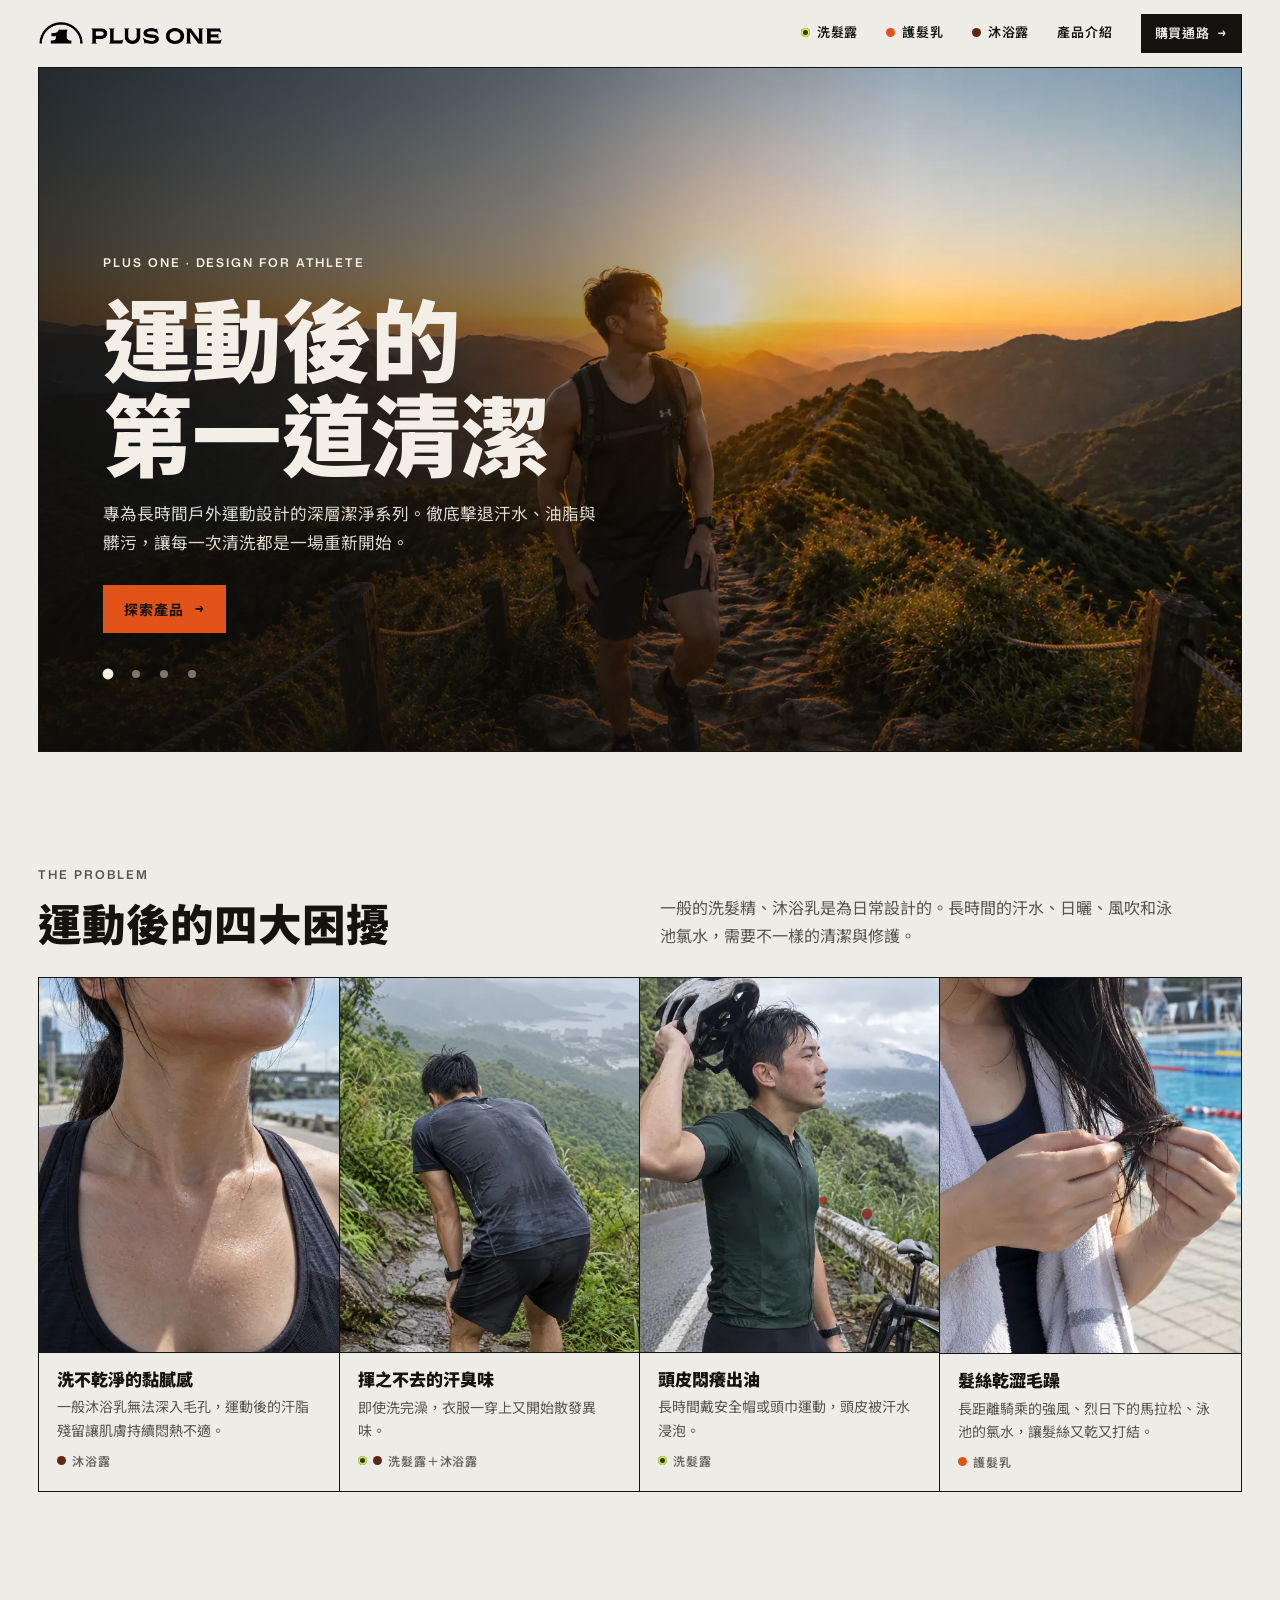
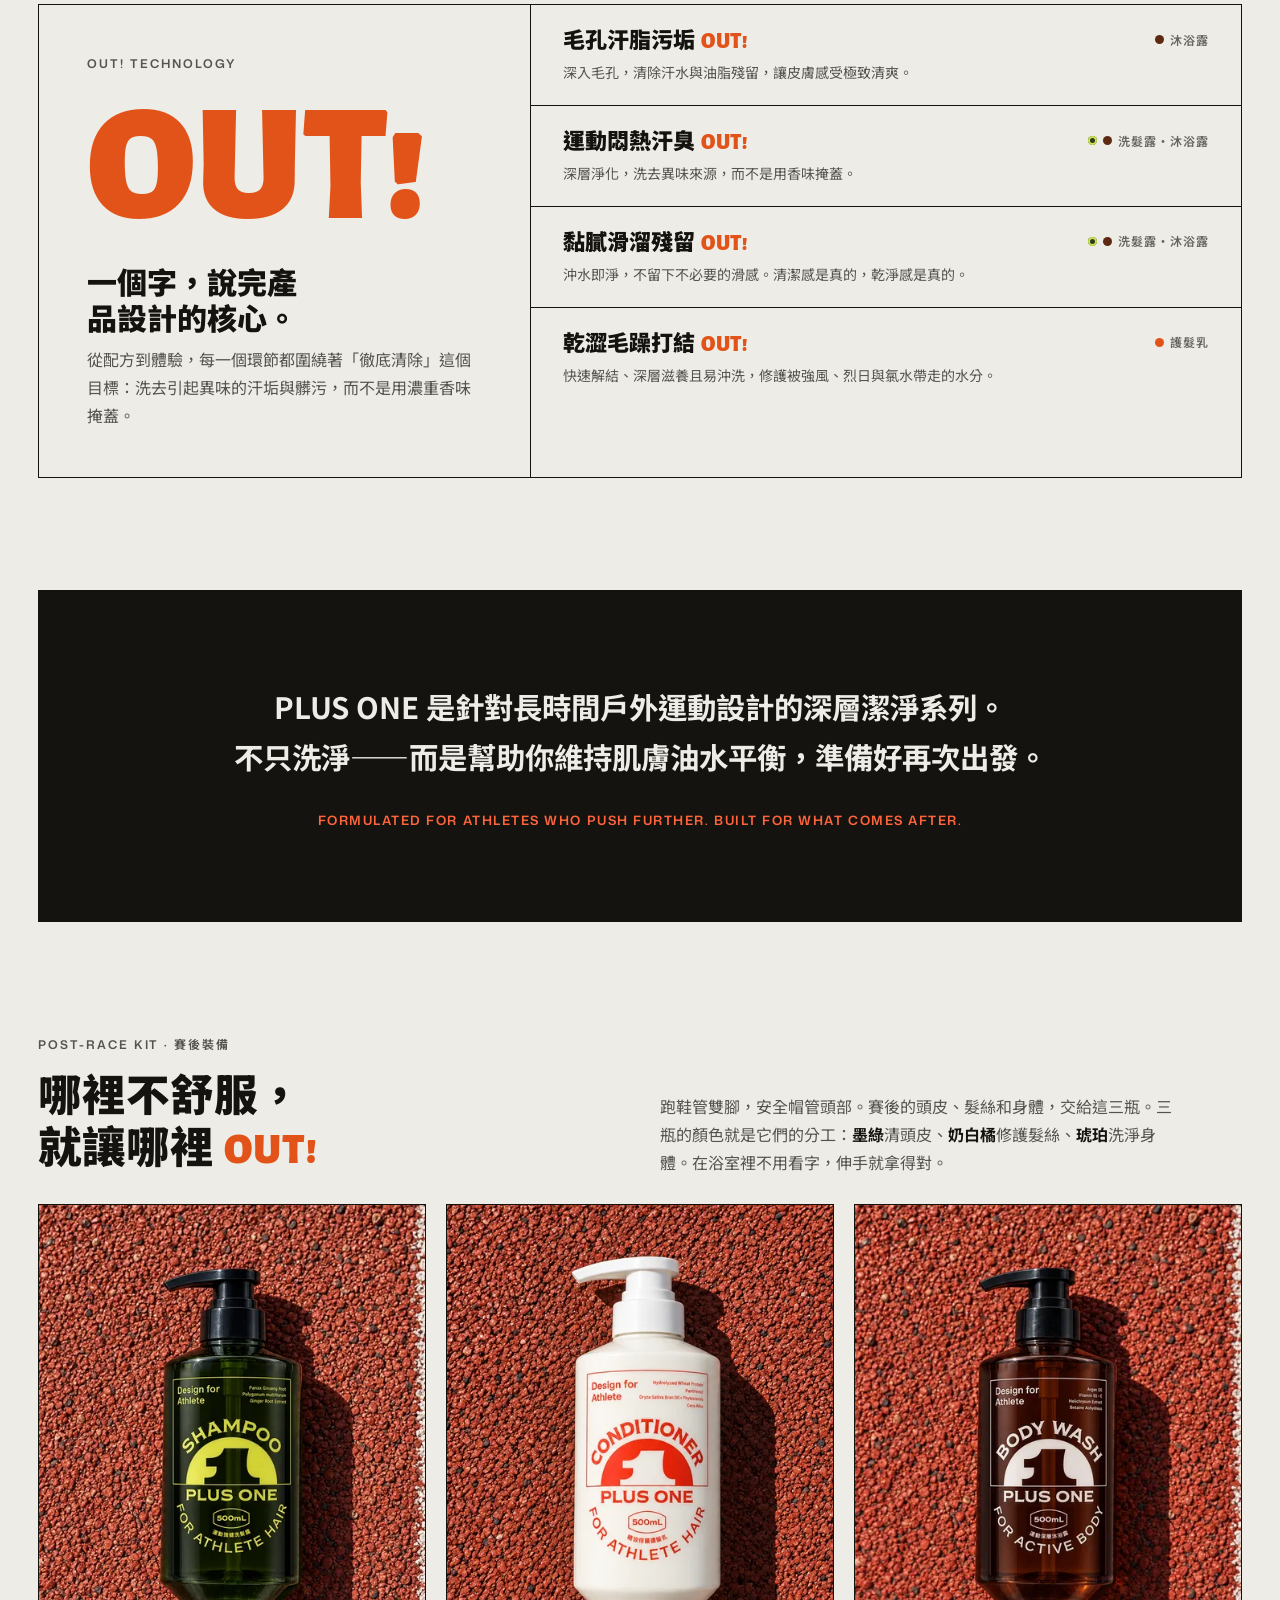
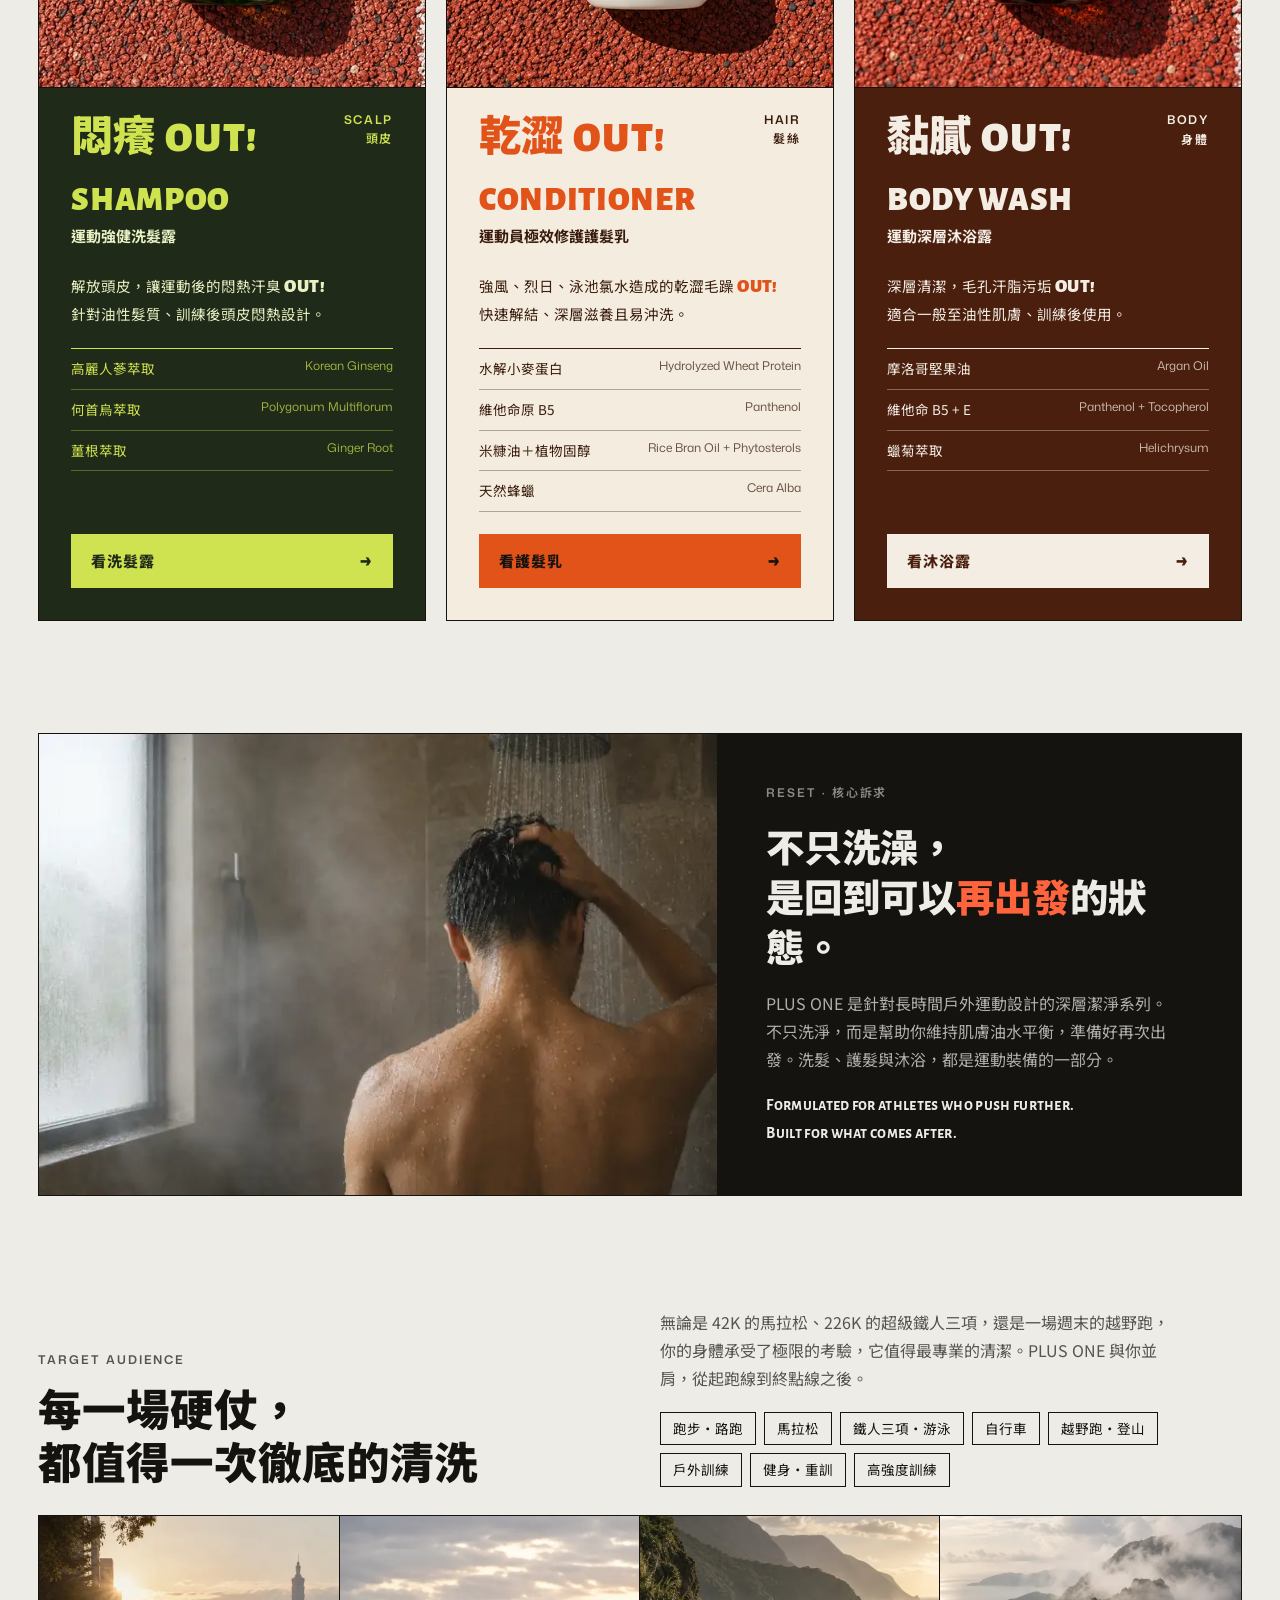
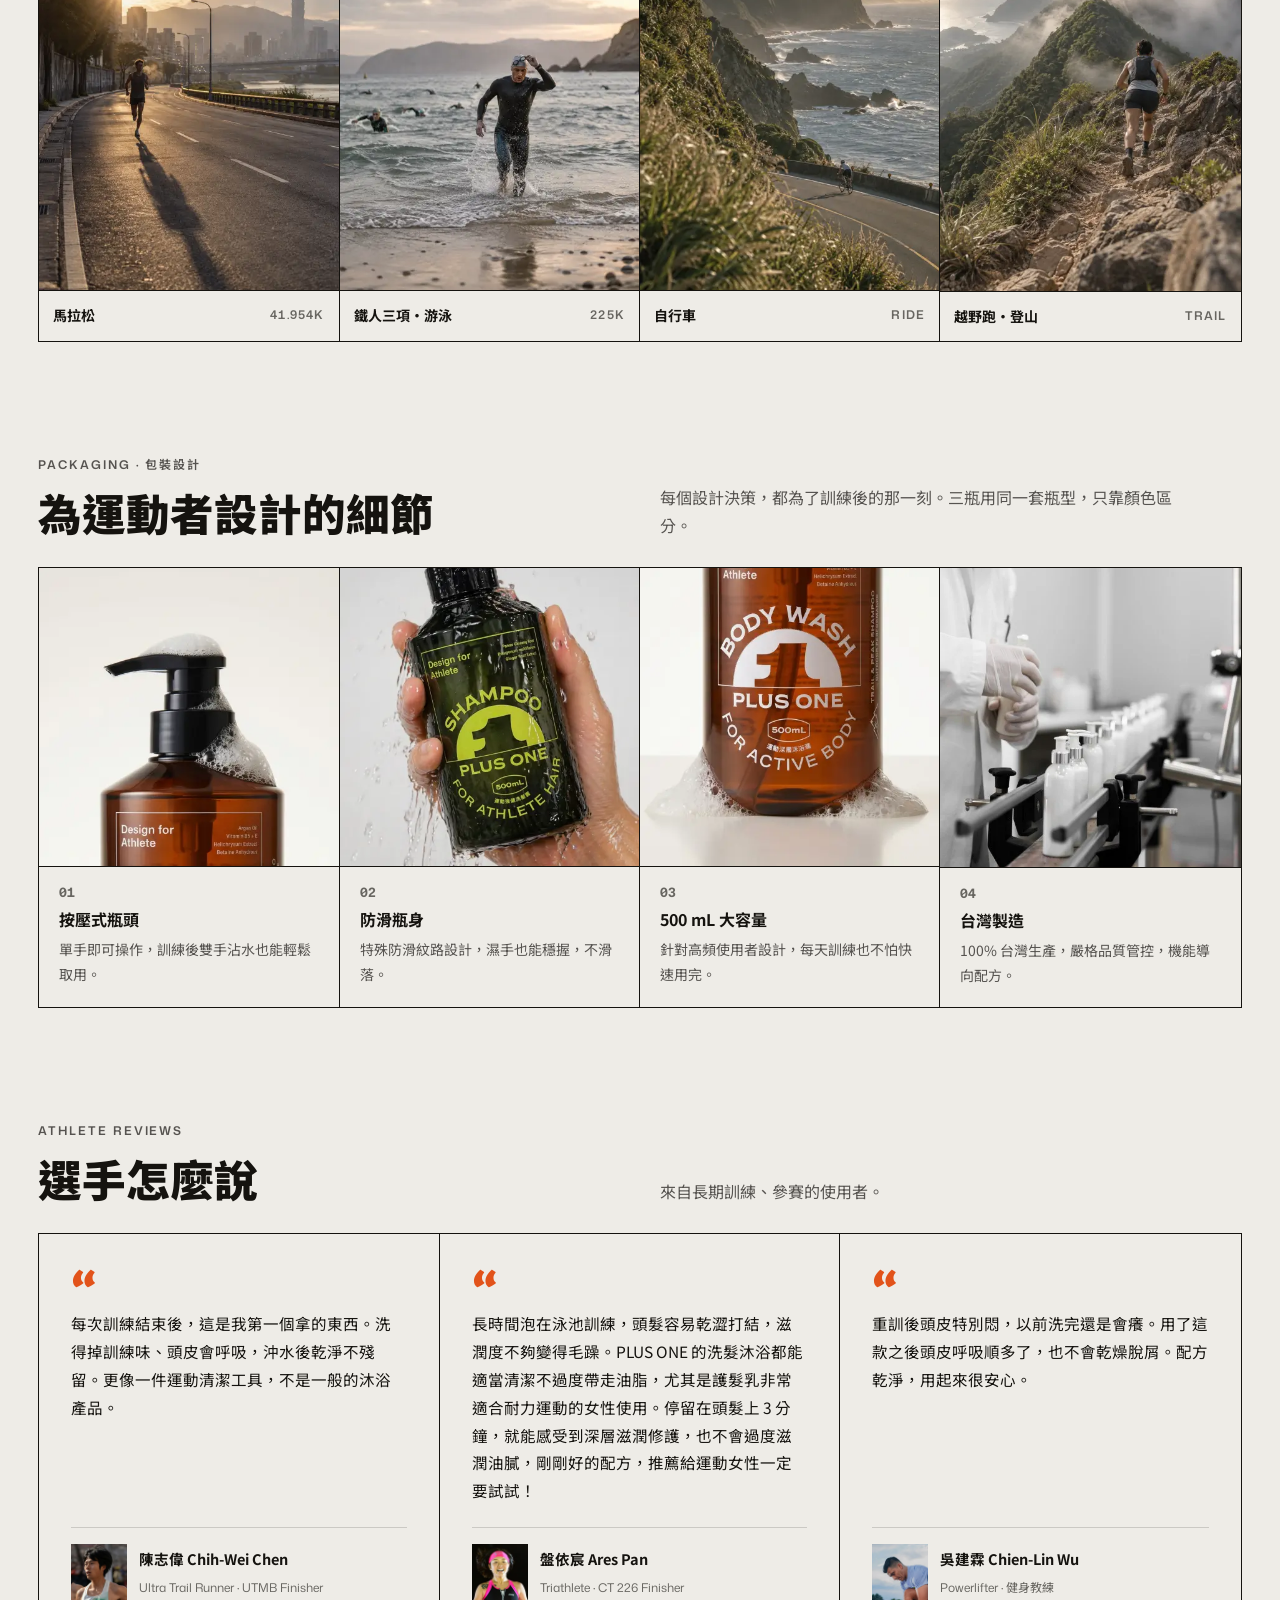
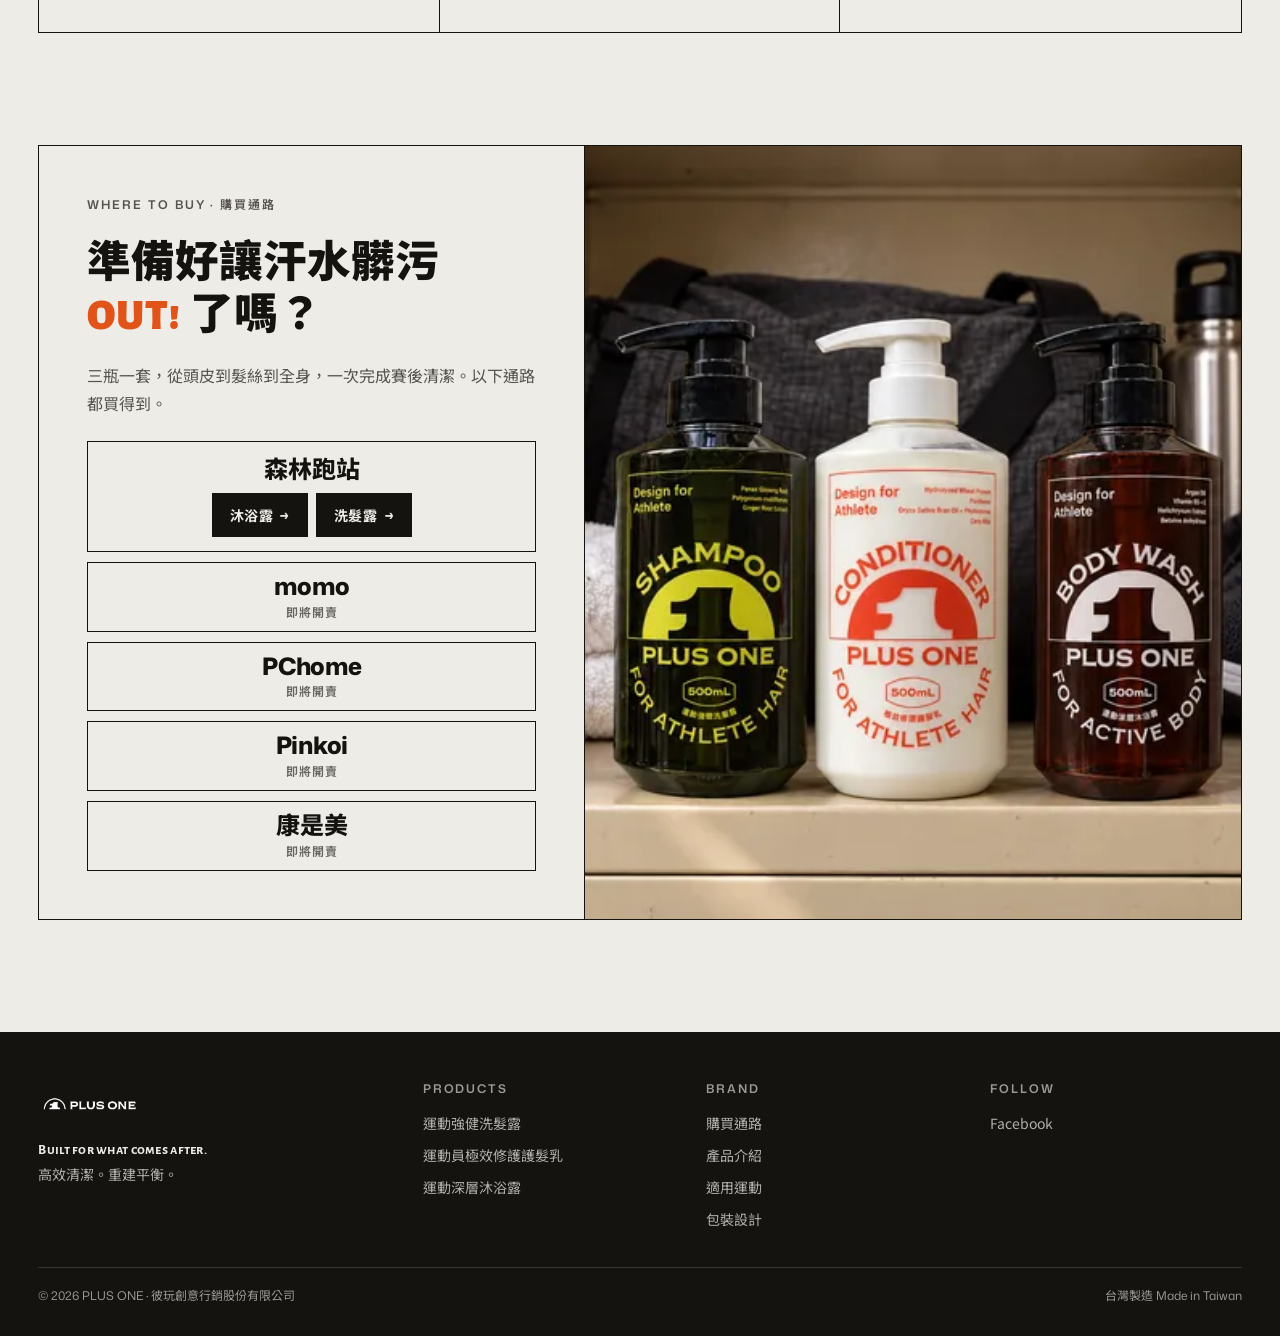
==== commit 5d4604e7: "Add Ares Pan avatar (RV-04) Co-Authored-By: Claude Opus 5.5 <noreply@anthropic.com>" ====
--- a/index.html
+++ b/index.html
@@ -232,7 +232,7 @@
       </figure>
       <figure class="review">
         <blockquote>長時間泡在泳池訓練，頭髮容易乾澀打結，滋潤度不夠變得毛躁。PLUS ONE 的洗髮沐浴都能適當清潔不過度帶走油脂，尤其是護髮乳非常適合耐力運動的女性使用。停留在頭髮上 3 分鐘，就能感受到深層滋潤修護，也不會過度滋潤油膩，剛剛好的配方，推薦給運動女性一定要試試！</blockquote>
-        <figcaption class="who"><div class="ph has-img" data-shot="RV-02"><img src="assets/photos/RV-02.webp" alt="盤依宸" width="240" height="240" loading="lazy" decoding="async"></div><div><b>盤依宸 Ares Pan</b><small>Triathlete · CT 226 Finisher</small></div></figcaption>
+        <figcaption class="who"><div class="ph has-img" data-shot="RV-04"><img src="assets/photos/RV-04.webp" alt="盤依宸" width="240" height="240" loading="lazy" decoding="async"></div><div><b>盤依宸 Ares Pan</b><small>Triathlete · CT 226 Finisher</small></div></figcaption>
       </figure>
       <figure class="review">
         <blockquote>重訓後頭皮特別悶，以前洗完還是會癢。用了這款之後頭皮呼吸順多了，也不會乾燥脫屑。配方乾淨，用起來很安心。</blockquote>
